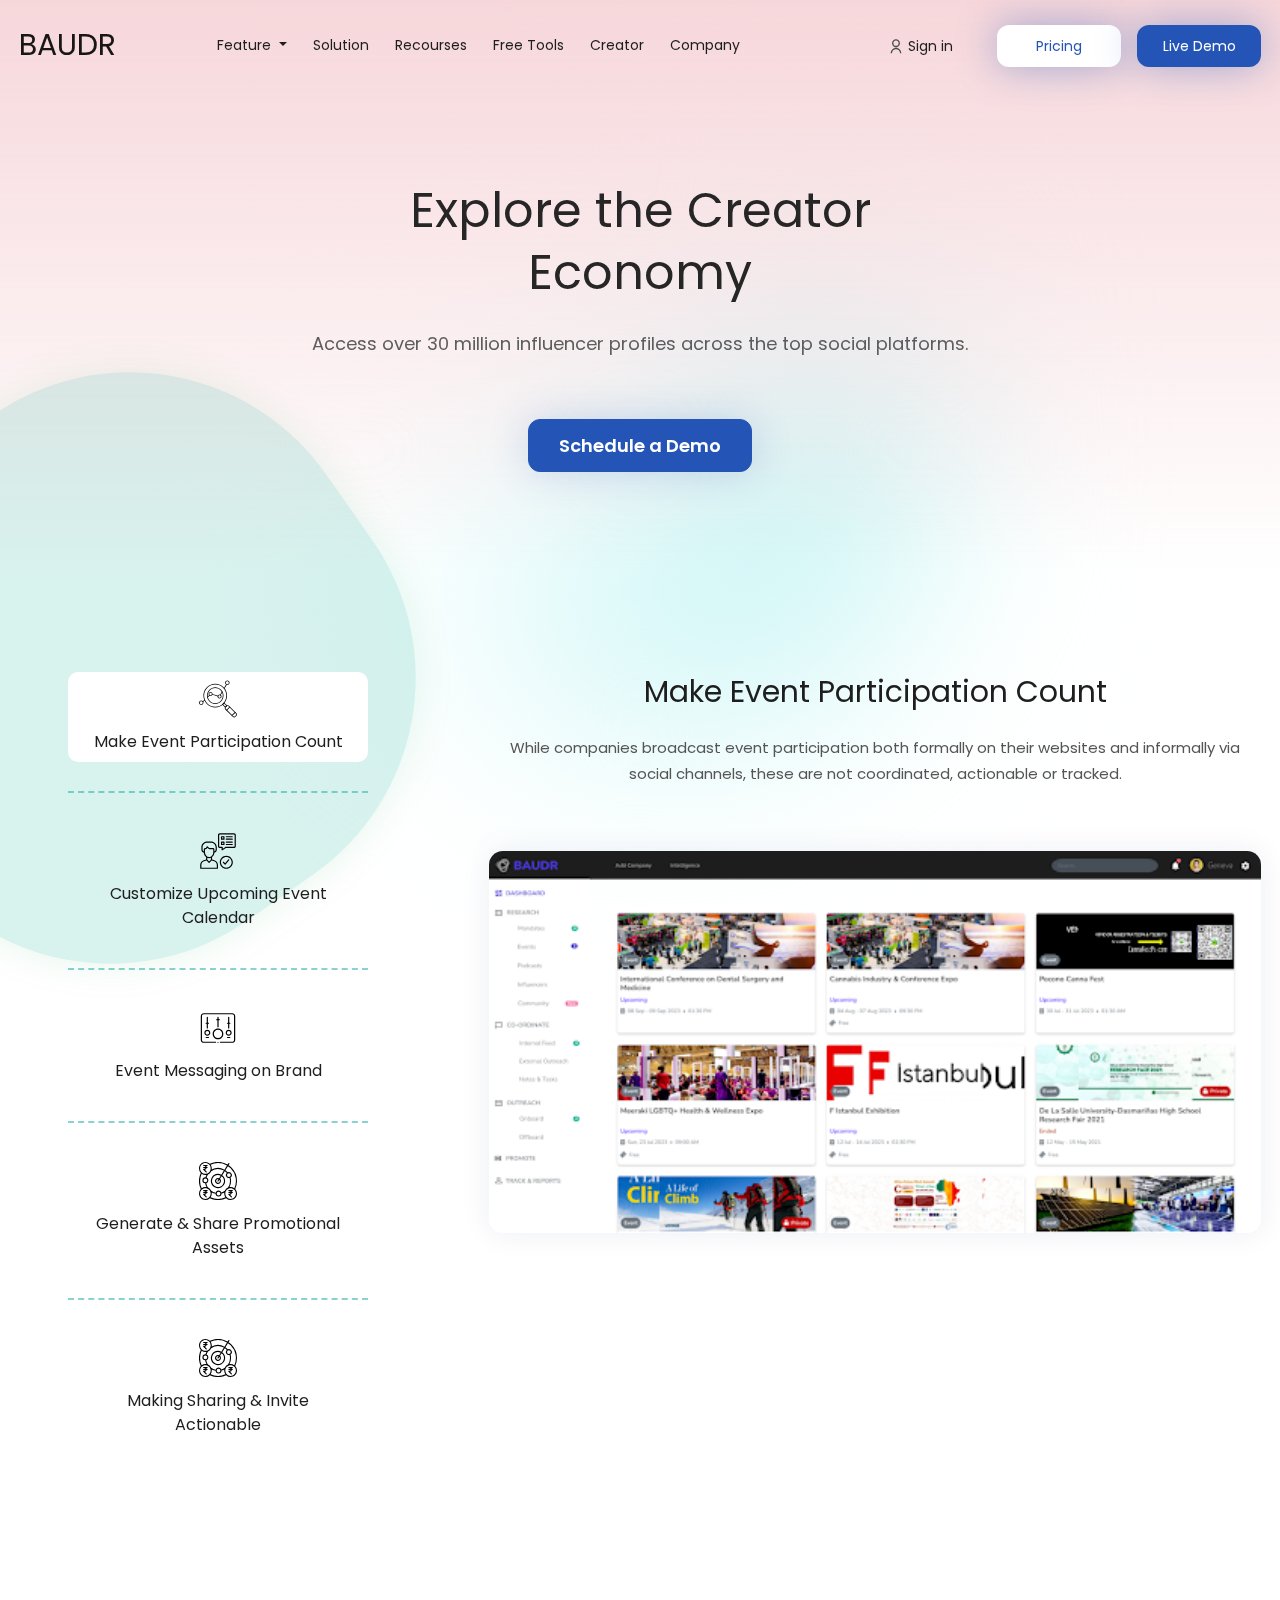
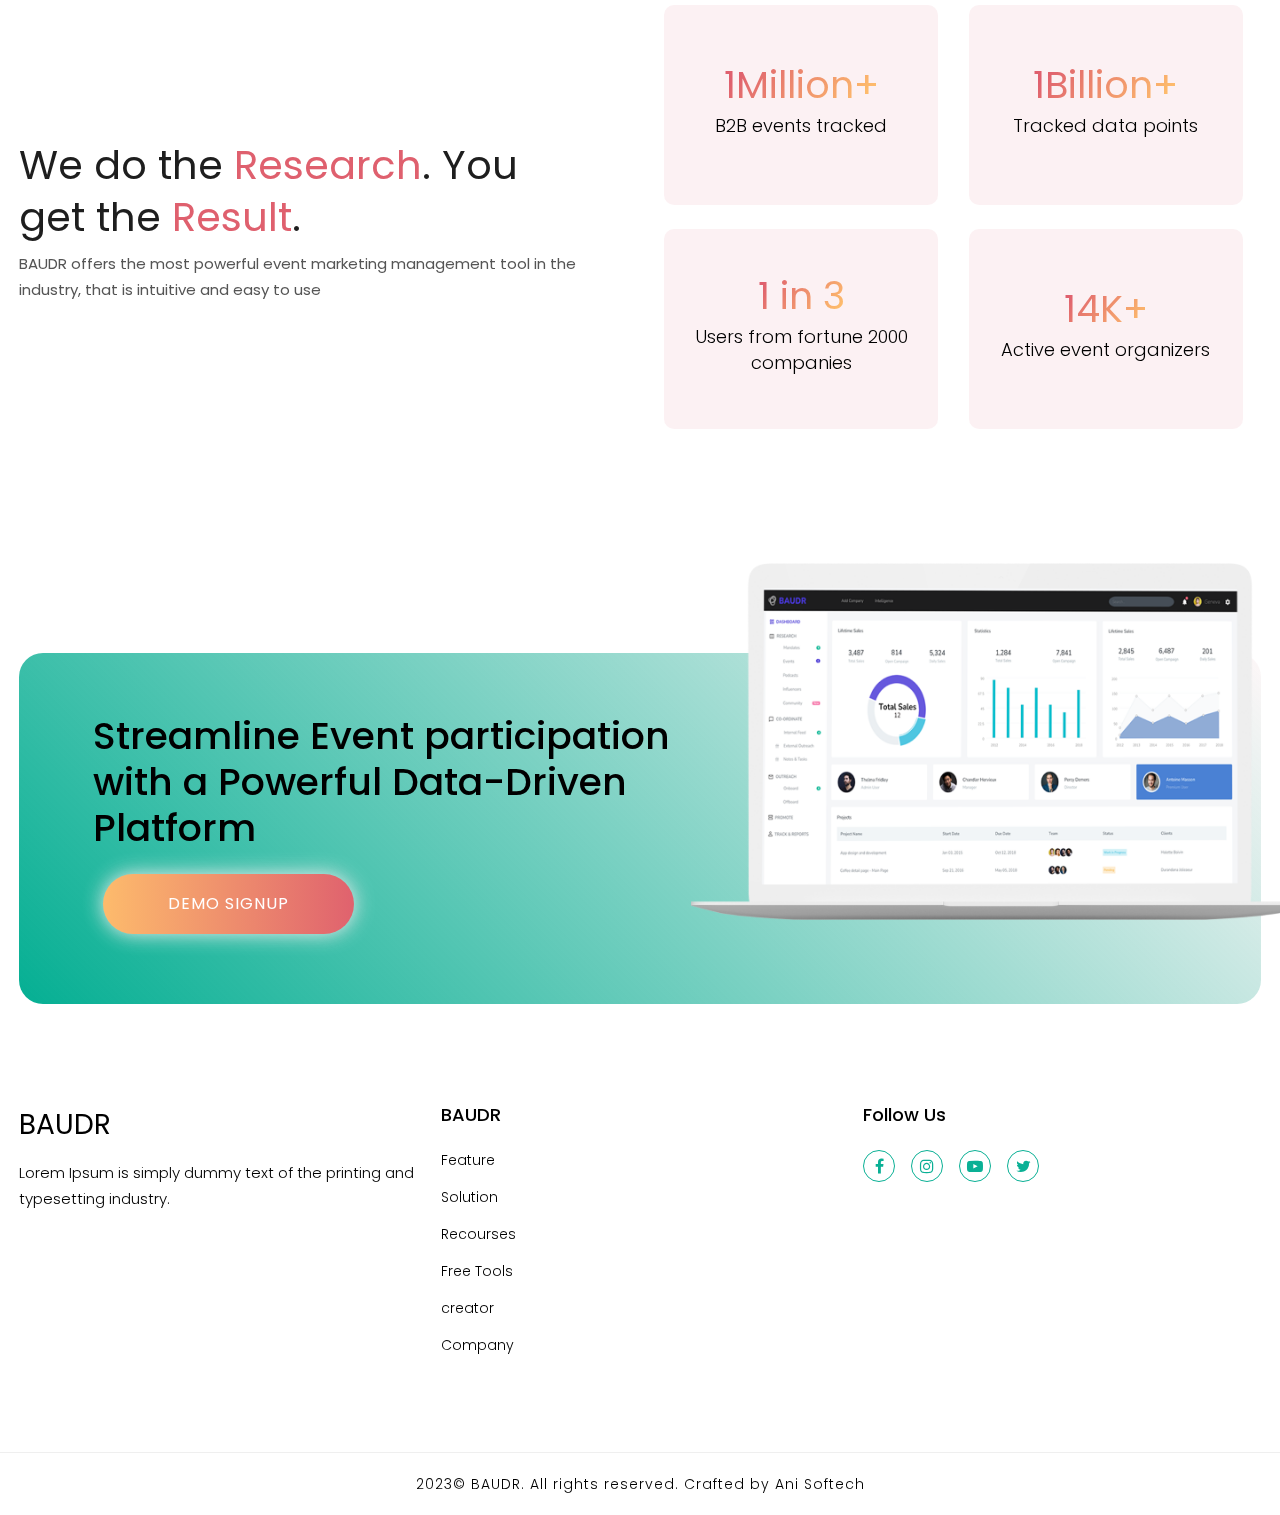
==== amplify-participation.html @ dc928eb4 "first branch" ====
<!DOCTYPE html>
<html lang="en">

<head>
  <meta charset="utf-8">
  <meta content="width=device-width, initial-scale=1.0" name="viewport">

  <title>Amplify Participation</title>
  <meta content="" name="description">
  <meta content="" name="keywords">

  <!-- Favicons -->
  <link href="assets/img/favicon.png" rel="icon">
  <link href="assets/img/apple-touch-icon.png" rel="apple-touch-icon">

  <!-- Google Fonts -->
  <link href="https://fonts.googleapis.com/css2?family=Poppins:wght@100;300;500;600;700;800;900&display=swap" rel="stylesheet">
  <link href="assets/css/bootstrap.min.css" rel="stylesheet">
  <link rel="stylesheet" href="https://cdnjs.cloudflare.com/ajax/libs/font-awesome/4.7.0/css/font-awesome.min.css" referrerpolicy="no-referrer" />
  <link href="assets/css/style.css" rel="stylesheet">


</head>

<body>
  <span class="modern-app-round top-50 start-50 translate-middle"></span>
      <!-- ======= Header ======= -->
  <header id="header" class="header fixed-top">
    <nav class="navbar navbar-expand-lg py-4">
        <div class="container-fluid container-xl">
          <a class="navbar-brand header_logo" href="index.html">BAUDR</a> <!-- Main Logo -->
          <button class="navbar-toggler" type="button" data-bs-toggle="collapse" data-bs-target="#navbarSupportedContent" aria-controls="navbarSupportedContent" aria-expanded="false" aria-label="Toggle navigation">
            <span class="navbar-toggler-icon"></span>
          </button>
          <div class="collapse navbar-collapse" id="navbarSupportedContent">
            <ul class="navbar-nav mb-2 mb-lg-0 header--nav">
              <li class="nav-item dropdown">
                <a class="nav-link dropdown-toggle" href="#" role="button" data-bs-toggle="dropdown" aria-expanded="false">
                  Feature
                </a>
                <ul class="dropdown-menu customNavDropDown">
                  <li>
                    <a class="dropdown-item" href="research-identify.html">
                      <div class="navLinkImg mb-4">
                          <img src="./assets/img/hero.png" alt="Link Image">
                      </div>
                      <div class="dropDownNalinkText d-flex align-items-center">
                        <span class="me-2">
                          <svg xmlns="http://www.w3.org/2000/svg" width="14" height="14" fill="currentColor" class="bi bi-search" viewBox="0 0 16 16">
                            <path d="M11.742 10.344a6.5 6.5 0 1 0-1.397 1.398h-.001c.03.04.062.078.098.115l3.85 3.85a1 1 0 0 0 1.415-1.414l-3.85-3.85a1.007 1.007 0 0 0-.115-.1zM12 6.5a5.5 5.5 0 1 1-11 0 5.5 5.5 0 0 1 11 0z"/>
                          </svg>
                        </span>
                        Research & Identify
                      </div>
                    </a>
                  </li>
                  <li>
                    <a class="dropdown-item" href="manage-communication.html">
                      <div class="navLinkImg mb-4">
                          <img src="./assets/img/hero.png" alt="Link Image">
                      </div>
                      <div class="dropDownNalinkText d-flex align-items-center">
                        <span class="me-2">
                          <svg xmlns="http://www.w3.org/2000/svg" width="14" height="14" fill="currentColor" class="bi bi-search" viewBox="0 0 16 16">
                            <path d="M11.742 10.344a6.5 6.5 0 1 0-1.397 1.398h-.001c.03.04.062.078.098.115l3.85 3.85a1 1 0 0 0 1.415-1.414l-3.85-3.85a1.007 1.007 0 0 0-.115-.1zM12 6.5a5.5 5.5 0 1 1-11 0 5.5 5.5 0 0 1 11 0z"/>
                          </svg>
                        </span>
                        Manage Communication
                      </div>
                    </a>
                  </li>
                  <li>
                    <a class="dropdown-item" href="amplify-participation.html">
                      <div class="navLinkImg mb-4">
                          <img src="./assets/img/hero.png" alt="Link Image">
                      </div>
                      <div class="dropDownNalinkText d-flex align-items-center">
                        <span class="me-2">
                          <svg xmlns="http://www.w3.org/2000/svg" width="14" height="14" fill="currentColor" class="bi bi-search" viewBox="0 0 16 16">
                            <path d="M11.742 10.344a6.5 6.5 0 1 0-1.397 1.398h-.001c.03.04.062.078.098.115l3.85 3.85a1 1 0 0 0 1.415-1.414l-3.85-3.85a1.007 1.007 0 0 0-.115-.1zM12 6.5a5.5 5.5 0 1 1-11 0 5.5 5.5 0 0 1 11 0z"/>
                          </svg>
                        </span>
                        Amplify Participation
                      </div>
                    </a>
                  </li>
                  <li>
                    <a class="dropdown-item" href="track-outcome.html">
                      <div class="navLinkImg mb-4">
                          <img src="./assets/img/hero.png" alt="Link Image">
                      </div>
                      <div class="dropDownNalinkText d-flex align-items-center">
                        <span class="me-2">
                          <svg xmlns="http://www.w3.org/2000/svg" width="14" height="14" fill="currentColor" class="bi bi-search" viewBox="0 0 16 16">
                            <path d="M11.742 10.344a6.5 6.5 0 1 0-1.397 1.398h-.001c.03.04.062.078.098.115l3.85 3.85a1 1 0 0 0 1.415-1.414l-3.85-3.85a1.007 1.007 0 0 0-.115-.1zM12 6.5a5.5 5.5 0 1 1-11 0 5.5 5.5 0 0 1 11 0z"/>
                          </svg>
                        </span>
                        Track Outcome
                      </div>
                    </a>
                  </li>
                </ul>
              </li>
              <li class="nav-item">
                <a class="nav-link" href="#">Solution</a>
              </li>
              <li class="nav-item">
                <a class="nav-link" href="#">Recourses</a>
              </li>
              <li class="nav-item">
                <a class="nav-link" href="#">Free Tools</a>
              </li>
              <li class="nav-item">
                <a class="nav-link" href="#">Creator</a>
              </li>
              <li class="nav-item">
                <a class="nav-link" href="#">Company</a>
              </li>
              <li class="mobileActive py-4">
                <div class="d-flex"> 
                  <a href="" class="headerPricingBtn">Pricing</a>
                  <a href="demo.html" class="liveDemoBtn">Live Demo</a>
                </div>
              </li>
            </ul>
          </div>
          <div class="header_login ms-auto">
            <a href=""><svg width="16" height="17" viewBox="0 0 16 17" fill="none" xmlns="http://www.w3.org/2000/svg"><g clip-path="url(#clip0_920_14251)"><path d="M2.66602 15.1667C2.66602 13.7522 3.22792 12.3956 4.22811 11.3954C5.22831 10.3952 6.58486 9.83332 7.99935 9.83332C9.41384 9.83332 10.7704 10.3952 11.7706 11.3954C12.7708 12.3956 13.3327 13.7522 13.3327 15.1667H11.9993C11.9993 14.1058 11.5779 13.0884 10.8278 12.3382C10.0776 11.5881 9.06021 11.1667 7.99935 11.1667C6.93848 11.1667 5.92107 11.5881 5.17092 12.3382C4.42078 13.0884 3.99935 14.1058 3.99935 15.1667H2.66602ZM7.99935 9.16666C5.78935 9.16666 3.99935 7.37666 3.99935 5.16666C3.99935 2.95666 5.78935 1.16666 7.99935 1.16666C10.2093 1.16666 11.9993 2.95666 11.9993 5.16666C11.9993 7.37666 10.2093 9.16666 7.99935 9.16666ZM7.99935 7.83332C9.47268 7.83332 10.666 6.63999 10.666 5.16666C10.666 3.69332 9.47268 2.49999 7.99935 2.49999C6.52602 2.49999 5.33268 3.69332 5.33268 5.16666C5.33268 6.63999 6.52602 7.83332 7.99935 7.83332Z" fill="#4C4D4F"></path></g><defs><clipPath id="clip0_920_14251"><rect width="16" height="16" fill="white" transform="translate(0 0.5)"></rect></clipPath></defs></svg> 
              Sign in</a>
          </div>
          <a href="" class="headerPricingBtn">Pricing</a>
          <a href="demo.html" class="liveDemoBtn">Live Demo</a>
        </div>
      </nav><!-- .navbar -->
</header><!-- End Header -->

<main>
  <section class="heroSection position-relative innerHeroSection">
    <div class="container-xl">
      <div class="row">
        <div class="col-12 text-center">
          <h1>Explore the Creator </br> Economy</h1>
          <p>Access over 30 million influencer profiles across the top social platforms.</p>
          <button type="button" class="btn btn-primary">Schedule a Demo</button>
        </div>
      </div>
    </div>
  </section>

  <section class="innerTabsWrapper py-100">
    <div class="container-xl">
      <div class="row">
          <div class="col-lg-4">
            <ul class="nav nav-tabs" id="innerTab" role="tablist">
              <li class="nav-item" role="presentation">
                <button class="nav-link active" id="make-event" data-bs-toggle="tab" data-bs-target="#make-event-pane" type="button" role="tab" aria-controls="make-event-pane" aria-selected="true">
                  <svg xmlns="http://www.w3.org/2000/svg" width="38" height="38" fill-rule="evenodd" clip-rule="evenodd" image-rendering="optimizeQuality" shape-rendering="geometricPrecision" text-rendering="geometricPrecision" viewBox="0 0 512 512" id="research"><path d="M218.793 321.405c-29.7757,0 -57.7691,-11.5973 -78.8235,-32.6517 -21.0544,-21.0532 -32.6505,-49.0466 -32.6505,-78.8235 0,-29.7769 11.5961,-57.7691 32.6505,-78.8235 21.0532,-21.0544 49.0478,-32.6493 78.8235,-32.6493 29.7757,0 57.7679,11.5949 78.8223,32.6493 21.0568,21.0544 32.6505,49.0478 32.6505,78.8235 -0.00118111,29.7757 -11.5961,57.7703 -32.6505,78.8247 -21.0544,21.0544 -49.0466,32.6505 -78.8223,32.6505zm0 -212.948c-27.104,0 -52.5876,10.5555 -71.7522,29.7202 -19.167,19.167 -29.7214,44.6482 -29.7214,71.7534 0,27.1052 10.5555,52.5864 29.7214,71.751 19.1658,19.167 44.6482,29.7225 71.7522,29.7225 27.104,0 52.5864,-10.5544 71.7522,-29.7214 19.1658,-19.1658 29.7214,-44.647 29.7214,-71.7522 0,-27.1052 -10.5555,-52.5876 -29.7202,-71.7534 -19.167,-19.1658 -44.6493,-29.7202 -71.7534,-29.7202z"></path><path d="M218.793 369.589c-42.6462,0 -82.7412,-16.6075 -112.896,-46.7623 -30.156,-30.156 -46.7623,-70.251 -46.7623,-112.897 0,-42.6462 16.6064,-82.74 46.7623,-112.896 30.156,-30.156 70.251,-46.7635 112.897,-46.7635 42.6474,0 82.7412,16.6087 112.897,46.7635 62.2502,62.2526 62.2502,163.542 -0.00118111,225.793 -30.156,30.1548 -70.2498,46.7623 -112.897,46.7623zm0 -309.32c-39.9757,0 -77.5585,15.567 -105.826,43.8356 -28.2674,28.2662 -43.8344,65.849 -43.8344,105.825 0,39.9769 15.567,77.5585 43.8344,105.825 28.2662,28.2686 65.8502,43.8344 105.826,43.8344 39.9757,0 77.5585,-15.5658 105.825,-43.8344 58.3514,-58.3514 58.3514,-153.297 0,-211.649 -28.2662,-28.2686 -65.849,-43.8356 -105.825,-43.8356z"></path><path d="M355.639 371.016c-1.32166,0 -2.59489,-0.522049 -3.53623,-1.46457l-37.5308 -37.532c-0.989767,-0.989767 -1.52008,-2.35158 -1.45867,-3.75119 0.0614175,-1.39961 0.706301,-2.71064 1.77875,-3.61182 3.41576,-2.86891 6.68742,-5.86419 9.72641,-8.902 3.03072,-3.02954 6.02364,-6.30238 8.90081,-9.72641 0.900003,-1.07244 2.21103,-1.71851 3.61182,-1.77875 1.39016,-0.0791341 2.76024,0.467718 3.75237,1.45985l37.6974 37.6997c1.07481,1.07363 1.60276,2.57954 1.43268,4.09017 -0.167717,1.51182 -1.01575,2.86182 -2.30079,3.67442 -0.954334,0.602364 -1.84843,1.31457 -2.64922,2.1189l-13.7764 13.7764c-0.574018,0.572836 -1.10906,1.20473 -1.59213,1.87323 -0.858664,1.18937 -2.19331,1.94174 -3.65552,2.05985 -0.133465,0.01063 -0.268111,0.0141733 -0.400395,0.0141733zm-30.2021 -42.273l30.0166 30.0166 12.1689 -12.1689 -30.0166 -30.0166c-1.94292,2.16379 -3.92127,4.25671 -5.91616,6.25159 -1.99843,1.99843 -4.09017,3.97915 -6.25278,5.91734z"></path><path d="M472.827 503.989c-6.80199,0 -13.1811,-2.63387 -17.9634,-7.41616l-100.649 -100.649c-9.90357,-9.90475 -9.90239,-26.0209 0,-35.9257l13.7764 -13.7764c4.78348,-4.7823 11.1626,-7.41616 17.9634,-7.41616 6.80199,0 13.1823,2.63387 17.9634,7.41616l100.65 100.648c9.90239,9.90594 9.90239,26.0221 0,35.9269l-13.7776 13.7764c-4.78348,4.7823 -11.1615,7.41616 -17.9634,7.41616zm-86.8727 -155.183c-4.12915,0 -7.99727,1.59331 -10.891,4.48702l-13.7764 13.7764c-6.00592,6.00592 -6.00592,15.776 0,21.7831l100.648 100.649c2.89489,2.89371 6.76183,4.48702 10.8922,4.48702 4.13033,0 7.99845,-1.59331 10.891,-4.48584l13.7776 -13.7788c6.00592,-6.00474 6.00592,-15.776 0,-21.7831l-100.65 -100.648c-2.89253,-2.89489 -6.75947,-4.48702 -10.891,-4.48702z"></path><path d="M372.093 411.73c-1.27914 0-2.55946-.487797-3.53623-1.46339-1.95237-1.95355-1.95237-5.11891 0-7.07246l42.632-42.6308c1.95237-1.95119 5.11773-1.95119 7.07128 0 1.95237 1.95237 1.95237 5.11891 0 7.07128l-42.632 42.632c-.974412.975594-2.25473 1.46339-3.53505 1.46339zM444.057 483.694c-1.27914 0-2.55946-.487797-3.53505-1.46457-1.95237-1.95237-1.95237-5.11891-.00118111-7.0701l42.6308-42.6332c1.95355-1.95237 5.12009-1.95119 7.07128-.00118111 1.95237 1.95355 1.95237 5.11891.00118111 7.07128l-42.6308 42.632c-.976775.976775-2.25709 1.46575-3.53623 1.46575zM286.737 207.999c-.858664 0-1.72796-.220867-2.52166-.686223-2.38229-1.39489-3.18308-4.45749-1.78819-6.83978l25.6702-43.8438c1.39607-2.38347 4.45868-3.18426 6.84097-1.78938 2.38347 1.39489 3.18426 4.45868 1.78938 6.84097l-25.6702 43.8438c-.930712 1.58859-2.60316 2.47442-4.32049 2.47442zm52.6478-89.92c-.858664 0-1.72796-.222048-2.52166-.686223-2.38229-1.39489-3.18308-4.45749-1.78819-6.84097l30.6804-52.4033c1.39607-2.38229 4.45986-3.18308 6.84215-1.78819 2.38229 1.39489 3.18308 4.45749 1.78819 6.84097l-30.6804 52.4021c-.931893 1.59095-2.60434 2.4756-4.32049 2.4756zM255.383 222.799c-.518506 0-1.0441-.0803152-1.56378-.250394l-77.5479-25.5107c-2.62206-.862207-4.05001-3.68859-3.18781-6.31301.863388-2.62324 3.68859-4.04883 6.31301-3.18781l77.5479 25.5107c2.62442.862207 4.05119 3.68859 3.18781 6.31301-.693309 2.10473-2.64922 3.4382-4.74923 3.4382zM51.0852 298.15c-1.32048 0-2.63859-.519687-3.62127-1.55079-1.90512-1.99961-1.82835-5.16498.17126-7.06892l24.906-23.7284c2.00079-1.90394 5.16498-1.82599 7.06892.17126 1.90512 1.99961 1.82835 5.16498-.170079 7.06892l-24.9072 23.7284c-.967326.921263-2.20867 1.37953-3.44765 1.37953zm63.6474-60.6321c-1.32048 0-2.63859-.520868-3.62127-1.55197-1.90394-1.99961-1.82717-5.1638.17126-7.06774l27.0509-25.7729c2.00079-1.90631 5.16616-1.82835 7.06892.170079 1.90394 2.00079 1.82717 5.16498-.17126 7.06892l-27.0509 25.7729c-.967326.923625-2.20867 1.38071-3.44765 1.38071z"></path><path d="M30.2895 337.825c-16.7008 0-30.2859-13.5863-30.2859-30.2859 0-16.6985 13.5863-30.2859 30.2871-30.2859 16.6997 0 30.2859 13.5874 30.2859 30.2859 0 16.6997-13.5874 30.2859-30.2871 30.2859zm0-50.5714c-11.1874 0-20.2879 9.10042-20.2879 20.2855 0 11.1863 9.10042 20.2867 20.2879 20.2867 11.1863 0 20.2867-9.10042 20.2867-20.2867 0-11.1851-9.10042-20.2855-20.2867-20.2855zM381.85 68.5845c-16.6997 0-30.2859-13.5863-30.2859-30.2871 0-16.7008 13.5863-30.2871 30.2859-30.2871 16.6997 0 30.2871 13.5863 30.2871 30.2871 0 16.7008-13.5874 30.2871-30.2871 30.2871zm0-50.575c-11.1874 0-20.2867 9.1016-20.2867 20.2879 0 11.1863 9.10042 20.2879 20.2867 20.2879 11.1874 0 20.2879-9.1016 20.2879-20.2879 0-11.1863-9.10042-20.2879-20.2879-20.2879zM155.934 216.89c-14.9079 0-27.0355-12.1276-27.0355-27.0343 0-14.9079 12.1276-27.0355 27.0355-27.0355 14.9067 0 27.0343 12.1276 27.0343 27.0355 0 14.9067-12.1276 27.0343-27.0343 27.0343zm0-44.0694c-9.39452 0-17.0351 7.64294-17.0351 17.0351 0 9.39215 7.64057 17.0351 17.0351 17.0351 9.39334 0 17.0351-7.64176 17.0351-17.0351 0-9.39334-7.64176-17.0351-17.0351-17.0351z"></path><g><path d="M276.869 249.737c-14.9067,0 -27.0343,-12.1276 -27.0343,-27.0343 0,-14.9079 12.1276,-27.0355 27.0343,-27.0355l0.00236221 0.00118111c7.2201,0 14.0091,2.81103 19.115,7.91577 5.10592,5.1071 7.91813,11.8961 7.91813,19.1186 0,14.9067 -12.1276,27.0343 -27.0355,27.0343zm0.00236221 -44.0694c-0.00118111,0 -0.00118111,0 -0.00236221,0 -9.39334,0 -17.0351,7.64294 -17.0351,17.0351 0,9.39215 7.64294,17.0351 17.0351,17.0351 9.39452,0 17.0363,-7.64176 17.0363,-17.0351 0,-4.5508 -1.77166,-8.82877 -4.99017,-12.0461 -3.21733,-3.21733 -7.49412,-4.98899 -12.0437,-4.98899z"></path></g></svg>
                  Make Event Participation Count
                </button>
              </li> 
              <li class="nav-item" role="presentation">
                <button class="nav-link" id="customize-calendar" data-bs-toggle="tab" data-bs-target="#customize-calendar-pane" type="button" role="tab" aria-controls="customize-calendar-pane" aria-selected="false">
                  <svg xmlns="http://www.w3.org/2000/svg" width="38" height="38"  data-name="Communication Plan" viewBox="0 0 64 64" id="communication-plan"><path d="m46,40c-6.07,0-11,4.93-11,11s4.93,11,11,11,11-4.93,11-11-4.93-11-11-11Zm0,20c-4.96,0-9-4.04-9-9s4.04-9,9-9,9,4.04,9,9-4.04,9-9,9Z"></path><path d="M49.24 46.35l-5.3 6.18-2.24-2.24c-.39-.39-1.02-.39-1.41 0s-.39 1.02 0 1.41l3 3c.19.19.44.29.71.29.01 0 .03 0 .04 0 .28-.01.54-.14.72-.35l6-7c.36-.42.31-1.05-.11-1.41-.42-.36-1.05-.31-1.41.11zM26 47.43l-4-1.18v-3.94c2.2-1.64 3.71-4.32 3.96-7.41 2.3-.45 4.04-2.47 4.04-4.9v-4.14c0-5.44-4.42-9.86-9.86-9.86h-6.33c-5.41 0-9.82 4.4-9.82 9.82v4.18c0 2.43 1.74 4.45 4.04 4.9.25 3.08 1.76 5.77 3.96 7.41v3.94l-3.99 1.18c-3.54.99-6.01 4.32-6.01 8.09v5.48c0 .55.45 1 1 1h28c.55 0 1-.45 1-1v-5.48c0-3.78-2.47-7.11-6-8.09zM8 29.47v3.36c-1.16-.41-2-1.52-2-2.83v-4.18c0-4.31 3.51-7.82 7.82-7.82h6.33c4.33 0 7.86 3.52 7.86 7.86v4.14c0 1.3-.84 2.42-2 2.83v-3.35c0-1.37-1.11-2.48-2.48-2.48h-5.33c-.51 0-.99-.19-1.35-.55l-2.15-2.1c-.19-.18-.44-.29-.7-.29-.03 0-.07 0-.1 0-.29.03-.56.19-.73.43l-1.4 2.06c-.19.27-.5.44-.83.44h-.46c-.69-.02-1.27.25-1.74.71-.47.47-.73 1.09-.73 1.76zm2 4.53v-4.53c0-.17.09-.29.14-.34.05-.05.17-.09.33-.13h.48c.99 0 1.92-.49 2.48-1.31l.73-1.07 1.29 1.27c.74.72 1.71 1.12 2.75 1.12h5.33c.26 0 .48.22.48.48v4.52c0 4.41-3.14 8-7 8s-7-3.59-7-8zm10 9.42v3.17l-3 3-3-3v-3.17c.94.37 1.95.58 3 .58s2.06-.21 3-.58zm10 16.58H4v-4.48c0-2.88 1.87-5.42 4.56-6.17l4.15-1.22 3.58 3.58c.2.2.45.29.71.29s.51-.1.71-.29l3.58-3.58 4.16 1.23c2.68.75 4.55 3.28 4.55 6.17v4.48zM59 2h-24c-1.65 0-3 1.35-3 3v19c0 1.65 1.35 3 3 3h3v3c0 .37.2.71.53.88.15.08.31.12.47.12.19 0 .39-.06.55-.17l5.75-3.83h13.7c1.65 0 3-1.35 3-3V5c0-1.65-1.35-3-3-3zm1 22c0 .55-.45 1-1 1h-14c-.2 0-.39.06-.55.17l-4.45 2.96v-2.13c0-.55-.45-1-1-1h-4c-.55 0-1-.45-1-1V5c0-.55.45-1 1-1h24c.55 0 1 .45 1 1v19z"></path><path d="M42 7h-4c-.55 0-1 .45-1 1v4c0 .55.45 1 1 1h4c.55 0 1-.45 1-1v-4c0-.55-.45-1-1-1zm-1 4h-2v-2h2v2zM42 16h-4c-.55 0-1 .45-1 1v4c0 .55.45 1 1 1h4c.55 0 1-.45 1-1v-4c0-.55-.45-1-1-1zm-1 4h-2v-2h2v2zM56 7h-10c-.55 0-1 .45-1 1s.45 1 1 1h10c.55 0 1-.45 1-1s-.45-1-1-1zM56 11h-10c-.55 0-1 .45-1 1s.45 1 1 1h10c.55 0 1-.45 1-1s-.45-1-1-1zM56 16h-10c-.55 0-1 .45-1 1s.45 1 1 1h10c.55 0 1-.45 1-1s-.45-1-1-1zM56 20h-10c-.55 0-1 .45-1 1s.45 1 1 1h10c.55 0 1-.45 1-1s-.45-1-1-1z"></path></svg>
                  Customize Upcoming Event Calendar
                </button>
              </li>
              <li class="nav-item" role="presentation">
                <button class="nav-link" id="event-messaging" data-bs-toggle="tab" data-bs-target="#event-messaging-pane" type="button" role="tab" aria-controls="event-messaging-pane" aria-selected="false">
                  <svg xmlns="http://www.w3.org/2000/svg" width="38" height="38" viewBox="0 0 32 32" id="amplifier"><path d="m28,3.5H4c-1.378418,0-2.5,1.1210938-2.5,2.5v20c0,1.3789062,1.121582,2.5,2.5,2.5h10c.2763672,0,.5-.2236328.5-.5s-.2236328-.5-.5-.5H4c-.8271484,0-1.5-.6728516-1.5-1.5V6c0-.8271484.6728516-1.5,1.5-1.5h24c.8271484,0,1.5.6728516,1.5,1.5v20c0,.8271484-.6728516,1.5-1.5,1.5h-10c-.2763672,0-.5.2236328-.5.5s.2236328.5.5.5h10c1.378418,0,2.5-1.1210938,2.5-2.5V6c0-1.3789062-1.121582-2.5-2.5-2.5Z"></path><path d="M11.5 21c0 2.4814453 2.0185547 4.5 4.5 4.5s4.5-2.0185547 4.5-4.5-2.0185547-4.5-4.5-4.5-4.5 2.0185547-4.5 4.5zm4.5-3.5c1.9296875 0 3.5 1.5703125 3.5 3.5s-1.5703125 3.5-3.5 3.5-3.5-1.5703125-3.5-3.5 1.5703125-3.5 3.5-3.5zM9.5 20c0-1.3789062-1.121582-2.5-2.5-2.5s-2.5 1.1210938-2.5 2.5 1.121582 2.5 2.5 2.5 2.5-1.1210938 2.5-2.5zm-2.5 1.5c-.8271484 0-1.5-.6728516-1.5-1.5s.6728516-1.5 1.5-1.5 1.5.6728516 1.5 1.5-.6728516 1.5-1.5 1.5zM22.5 20c0 1.3789062 1.121582 2.5 2.5 2.5s2.5-1.1210938 2.5-2.5-1.121582-2.5-2.5-2.5-2.5 1.1210938-2.5 2.5zm2.5-1.5c.8271484 0 1.5.6728516 1.5 1.5s-.6728516 1.5-1.5 1.5-1.5-.6728516-1.5-1.5.6728516-1.5 1.5-1.5zM16 6.5c-.2763672 0-.5.2236328-.5.5v1.5h-.5c-.2763672 0-.5.2236328-.5.5s.2236328.5.5.5h.5v5.5c0 .2763672.2236328.5.5.5s.5-.2236328.5-.5v-5.5h.5c.2763672 0 .5-.2236328.5-.5s-.2236328-.5-.5-.5h-.5v-1.5c0-.2763672-.2236328-.5-.5-.5zM7 6.5c-.2763672 0-.5.2236328-.5.5v4.5h-.5c-.2763672 0-.5.2236328-.5.5s.2236328.5.5.5h.5v3.5c0 .2763672.2236328.5.5.5s.5-.2236328.5-.5v-3.5h.5c.2763672 0 .5-.2236328.5-.5s-.2236328-.5-.5-.5h-.5v-4.5c0-.2763672-.2236328-.5-.5-.5zM25 6.5c-.2763672 0-.5.2236328-.5.5v4.5h-.5c-.2763672 0-.5.2236328-.5.5s.2236328.5.5.5h.5v3.5c0 .2763672.2236328.5.5.5s.5-.2236328.5-.5v-3.5h.5c.2763672 0 .5-.2236328.5-.5s-.2236328-.5-.5-.5h-.5v-4.5c0-.2763672-.2236328-.5-.5-.5zM6 23.5c-.2763672 0-.5.2236328-.5.5s.2236328.5.5.5h2c.2763672 0 .5-.2236328.5-.5s-.2236328-.5-.5-.5h-2zM24 23.5c-.2763672 0-.5.2236328-.5.5s.2236328.5.5.5h2c.2763672 0 .5-.2236328.5-.5s-.2236328-.5-.5-.5h-2z"></path><circle cx="16" cy="28" r=".5"></circle></svg>            
                  Event Messaging on Brand
                </button>
              </li>
              <li class="nav-item" role="presentation">
                <button class="nav-link" id="generate-share" data-bs-toggle="tab" data-bs-target="#generate-share-pane" type="button" role="tab" aria-controls="generate-share-pane" aria-selected="false">
                  <svg xmlns="http://www.w3.org/2000/svg" width="38" height="38" data-name="Layer 1" viewBox="0 0 512 512" id="track-income"><path d="M512 256a254.33 254.33 0 0 0-75-181 259.35 259.35 0 0 0-39-32.1l10.94-17.52a7.5 7.5 0 1 0-12.72-7.95l-10.97 17.49a256.53 256.53 0 0 0-239.11-10.19A85.18 85.18 0 0 0 86.17 0C38.65 0 0 39.24 0 87.47a87.9 87.9 0 0 0 23.91 60.41 256.41 256.41 0 0 0 0 216.24A87.9 87.9 0 0 0 0 424.53C0 472.76 38.65 512 86.17 512a85.23 85.23 0 0 0 60-24.73 256.38 256.38 0 0 0 219.72 0 85.23 85.23 0 0 0 60 24.73c47.52 0 86.17-39.24 86.17-87.47a87.9 87.9 0 0 0-23.91-60.41A253.49 253.49 0 0 0 512 256ZM390 55.61a244 244 0 0 1 36.4 30 241.17 241.17 0 0 1 49.94 268.13 84.9 84.9 0 0 0-64.78-15.44 176 176 0 0 0 14.17-128.9 40.2 40.2 0 0 0-38.16-70.16 176.78 176.78 0 0 0-32.07-28.37ZM263.5 384.93a40.3 40.3 0 0 0-38.63 29 161.14 161.14 0 0 1-60.19-25.45 87.36 87.36 0 0 0-42.81-43.57 161.45 161.45 0 0 1-24.11-59.25 40.22 40.22 0 0 0 3.92-75.62 159.86 159.86 0 0 1 20.18-43 87.46 87.46 0 0 0 42.82-43.57 160.64 160.64 0 0 1 170.14-7.85l-34.49 55.22a96.24 96.24 0 1 0 12.71 8l34.5-55.22a162 162 0 0 1 27.26 23.86 40.19 40.19 0 0 0 37.08 68.2 160.82 160.82 0 0 1-21.76 129.27 87.38 87.38 0 0 0-42.8 43.57A159.47 159.47 0 0 1 301 410.6a40.28 40.28 0 0 0-37.5-25.67Zm25.22 40.23a25.22 25.22 0 1 1-25.22-25.23 25.24 25.24 0 0 1 25.22 25.23ZM86.17 272.4a25.23 25.23 0 1 1 25.22-25.23 25.26 25.26 0 0 1-25.22 25.23Zm165.86-10a7.49 7.49 0 0 0 10.33-2.4l12.75-20.41a25.11 25.11 0 1 1-12.71-8L249.64 252a7.48 7.48 0 0 0 2.36 10.36Zm18.54-43.84a39.85 39.85 0 0 0-14.57-2.78 40.28 40.28 0 1 0 27.28 10.7l21.78-34.87a80.89 80.89 0 1 1-12.71-8Zm106.75-42a25.23 25.23 0 1 1 25.23 25.23 25.26 25.26 0 0 1-25.23-25.24ZM256 15a239.56 239.56 0 0 1 121.3 32.65l-34.52 55.26a175.79 175.79 0 0 0-171.62-1.08 88.43 88.43 0 0 0-14.95-65.24A238.32 238.32 0 0 1 256 15ZM15 87.47C15 47.51 46.92 15 86.17 15s71.16 32.51 71.16 72.47-31.92 72.46-71.16 72.46S15 127.42 15 87.47ZM15 256a238.5 238.5 0 0 1 20.66-97.72 84.9 84.9 0 0 0 64.78 15.44A174.19 174.19 0 0 0 87 207h-.79a40.22 40.22 0 0 0-3.37 80.3 176.41 176.41 0 0 0 17.67 51 85 85 0 0 0-64.81 15.44A238.5 238.5 0 0 1 15 256Zm71.17 241C46.92 497 15 464.49 15 424.53s31.92-72.46 71.17-72.46 71.16 32.51 71.16 72.46S125.41 497 86.17 497ZM256 497a238.32 238.32 0 0 1-99.79-21.59 87.86 87.86 0 0 0 16.12-50.88 88.71 88.71 0 0 0-1.17-14.39 176 176 0 0 0 52.3 18.86 40.22 40.22 0 0 0 80.26-3.56 173.85 173.85 0 0 0 37.12-15.24 88.43 88.43 0 0 0 15 65.24A238.32 238.32 0 0 1 256 497Zm241-72.47c0 40-31.92 72.47-71.17 72.47s-71.16-32.51-71.16-72.47 31.92-72.46 71.16-72.46S497 384.58 497 424.53Zm-380-39.6a7.5 7.5 0 0 0-7.5-7.5H62.88a7.5 7.5 0 1 0 0 15h8.47a17.91 17.91 0 0 1 16.23 10.41h-24.7a7.5 7.5 0 1 0 0 15h24.7a17.9 17.9 0 0 1-16.23 10.4h-8.47a7.5 7.5 0 0 0-5.42 12.68l33.87 35.46A7.5 7.5 0 1 0 102.17 466l-22.72-23.77a33 33 0 0 0 23.93-24.39h6.07a7.5 7.5 0 0 0 0-15h-6.07a32.62 32.62 0 0 0-4.45-10.41h10.52a7.49 7.49 0 0 0 7.55-7.5Zm339.67 0a7.5 7.5 0 0 0-7.5-7.5h-46.62a7.5 7.5 0 0 0 0 15H411a17.91 17.91 0 0 1 16.24 10.41h-24.7a7.5 7.5 0 0 0 0 15h24.7a17.9 17.9 0 0 1-16.24 10.4h-8.47a7.5 7.5 0 0 0-5.43 12.68l33.9 35.46a7.5 7.5 0 0 0 10.6.25 7.51 7.51 0 0 0 .24-10.61l-22.72-23.79a33 33 0 0 0 23.93-24.39h6.07a7.5 7.5 0 0 0 0-15h-6.07a32.62 32.62 0 0 0-4.45-10.41h10.52a7.5 7.5 0 0 0 7.5-7.5ZM55.38 73.27a7.5 7.5 0 0 0 7.5 7.5h24.7a17.9 17.9 0 0 1-16.23 10.4h-8.47a7.5 7.5 0 0 0-5.42 12.68l33.87 35.46A7.5 7.5 0 1 0 102.17 129l-22.72-23.84a33 33 0 0 0 23.93-24.39h6.07a7.5 7.5 0 0 0 0-15h-6.07a32.57 32.57 0 0 0-4.45-10.4h10.52a7.5 7.5 0 0 0 0-15H62.88a7.5 7.5 0 0 0 0 15h8.47a17.9 17.9 0 0 1 16.23 10.4h-24.7a7.5 7.5 0 0 0-7.5 7.5Z"></path></svg>
                  Generate & Share Promotional Assets
                </button>
              </li>
              <li class="nav-item" role="presentation">
                <button class="nav-link" id="making-sharing" data-bs-toggle="tab" data-bs-target="#making-sharing-pane" type="button" role="tab" aria-controls="making-sharing-pane" aria-selected="false">
                  <svg xmlns="http://www.w3.org/2000/svg" width="38" height="38" data-name="Layer 1" viewBox="0 0 512 512" id="track-income"><path d="M512 256a254.33 254.33 0 0 0-75-181 259.35 259.35 0 0 0-39-32.1l10.94-17.52a7.5 7.5 0 1 0-12.72-7.95l-10.97 17.49a256.53 256.53 0 0 0-239.11-10.19A85.18 85.18 0 0 0 86.17 0C38.65 0 0 39.24 0 87.47a87.9 87.9 0 0 0 23.91 60.41 256.41 256.41 0 0 0 0 216.24A87.9 87.9 0 0 0 0 424.53C0 472.76 38.65 512 86.17 512a85.23 85.23 0 0 0 60-24.73 256.38 256.38 0 0 0 219.72 0 85.23 85.23 0 0 0 60 24.73c47.52 0 86.17-39.24 86.17-87.47a87.9 87.9 0 0 0-23.91-60.41A253.49 253.49 0 0 0 512 256ZM390 55.61a244 244 0 0 1 36.4 30 241.17 241.17 0 0 1 49.94 268.13 84.9 84.9 0 0 0-64.78-15.44 176 176 0 0 0 14.17-128.9 40.2 40.2 0 0 0-38.16-70.16 176.78 176.78 0 0 0-32.07-28.37ZM263.5 384.93a40.3 40.3 0 0 0-38.63 29 161.14 161.14 0 0 1-60.19-25.45 87.36 87.36 0 0 0-42.81-43.57 161.45 161.45 0 0 1-24.11-59.25 40.22 40.22 0 0 0 3.92-75.62 159.86 159.86 0 0 1 20.18-43 87.46 87.46 0 0 0 42.82-43.57 160.64 160.64 0 0 1 170.14-7.85l-34.49 55.22a96.24 96.24 0 1 0 12.71 8l34.5-55.22a162 162 0 0 1 27.26 23.86 40.19 40.19 0 0 0 37.08 68.2 160.82 160.82 0 0 1-21.76 129.27 87.38 87.38 0 0 0-42.8 43.57A159.47 159.47 0 0 1 301 410.6a40.28 40.28 0 0 0-37.5-25.67Zm25.22 40.23a25.22 25.22 0 1 1-25.22-25.23 25.24 25.24 0 0 1 25.22 25.23ZM86.17 272.4a25.23 25.23 0 1 1 25.22-25.23 25.26 25.26 0 0 1-25.22 25.23Zm165.86-10a7.49 7.49 0 0 0 10.33-2.4l12.75-20.41a25.11 25.11 0 1 1-12.71-8L249.64 252a7.48 7.48 0 0 0 2.36 10.36Zm18.54-43.84a39.85 39.85 0 0 0-14.57-2.78 40.28 40.28 0 1 0 27.28 10.7l21.78-34.87a80.89 80.89 0 1 1-12.71-8Zm106.75-42a25.23 25.23 0 1 1 25.23 25.23 25.26 25.26 0 0 1-25.23-25.24ZM256 15a239.56 239.56 0 0 1 121.3 32.65l-34.52 55.26a175.79 175.79 0 0 0-171.62-1.08 88.43 88.43 0 0 0-14.95-65.24A238.32 238.32 0 0 1 256 15ZM15 87.47C15 47.51 46.92 15 86.17 15s71.16 32.51 71.16 72.47-31.92 72.46-71.16 72.46S15 127.42 15 87.47ZM15 256a238.5 238.5 0 0 1 20.66-97.72 84.9 84.9 0 0 0 64.78 15.44A174.19 174.19 0 0 0 87 207h-.79a40.22 40.22 0 0 0-3.37 80.3 176.41 176.41 0 0 0 17.67 51 85 85 0 0 0-64.81 15.44A238.5 238.5 0 0 1 15 256Zm71.17 241C46.92 497 15 464.49 15 424.53s31.92-72.46 71.17-72.46 71.16 32.51 71.16 72.46S125.41 497 86.17 497ZM256 497a238.32 238.32 0 0 1-99.79-21.59 87.86 87.86 0 0 0 16.12-50.88 88.71 88.71 0 0 0-1.17-14.39 176 176 0 0 0 52.3 18.86 40.22 40.22 0 0 0 80.26-3.56 173.85 173.85 0 0 0 37.12-15.24 88.43 88.43 0 0 0 15 65.24A238.32 238.32 0 0 1 256 497Zm241-72.47c0 40-31.92 72.47-71.17 72.47s-71.16-32.51-71.16-72.47 31.92-72.46 71.16-72.46S497 384.58 497 424.53Zm-380-39.6a7.5 7.5 0 0 0-7.5-7.5H62.88a7.5 7.5 0 1 0 0 15h8.47a17.91 17.91 0 0 1 16.23 10.41h-24.7a7.5 7.5 0 1 0 0 15h24.7a17.9 17.9 0 0 1-16.23 10.4h-8.47a7.5 7.5 0 0 0-5.42 12.68l33.87 35.46A7.5 7.5 0 1 0 102.17 466l-22.72-23.77a33 33 0 0 0 23.93-24.39h6.07a7.5 7.5 0 0 0 0-15h-6.07a32.62 32.62 0 0 0-4.45-10.41h10.52a7.49 7.49 0 0 0 7.55-7.5Zm339.67 0a7.5 7.5 0 0 0-7.5-7.5h-46.62a7.5 7.5 0 0 0 0 15H411a17.91 17.91 0 0 1 16.24 10.41h-24.7a7.5 7.5 0 0 0 0 15h24.7a17.9 17.9 0 0 1-16.24 10.4h-8.47a7.5 7.5 0 0 0-5.43 12.68l33.9 35.46a7.5 7.5 0 0 0 10.6.25 7.51 7.51 0 0 0 .24-10.61l-22.72-23.79a33 33 0 0 0 23.93-24.39h6.07a7.5 7.5 0 0 0 0-15h-6.07a32.62 32.62 0 0 0-4.45-10.41h10.52a7.5 7.5 0 0 0 7.5-7.5ZM55.38 73.27a7.5 7.5 0 0 0 7.5 7.5h24.7a17.9 17.9 0 0 1-16.23 10.4h-8.47a7.5 7.5 0 0 0-5.42 12.68l33.87 35.46A7.5 7.5 0 1 0 102.17 129l-22.72-23.84a33 33 0 0 0 23.93-24.39h6.07a7.5 7.5 0 0 0 0-15h-6.07a32.57 32.57 0 0 0-4.45-10.4h10.52a7.5 7.5 0 0 0 0-15H62.88a7.5 7.5 0 0 0 0 15h8.47a17.9 17.9 0 0 1 16.23 10.4h-24.7a7.5 7.5 0 0 0-7.5 7.5Z"></path></svg>
                  Making Sharing & Invite Actionable
                </button>
              </li>
            </ul>
          </div>
          <div class="col-lg-8">
            <div class="tab-content ps-0 ps-lg-5" id="innerTabContent">
              <div class="tab-pane fade show active" id="make-event-pane" role="tabpanel" aria-labelledby="make-event" tabindex="0">
                <div id="learnAboutDiscover" class="row align-items-center">
                  <div class="sectionCaption featureShapeLeft text-center mb-5">
                      <h2 class="subHeading mb-4">Make Event Participation Count</h2>
                      <p class="fw-normal">While companies broadcast event participation both formally on their websites and informally via social channels, these are not coordinated, actionable or tracked.</p>
                    </div>
                  <div class="position-relative">
                    <img src="./assets/img/make-event.png" class="figure-img img-fluid mb-4" alt="Make Event Participation Count">
                  </div>
                </div>
              </div>
              <div class="tab-pane fade" id="customize-calendar-pane" role="tabpanel" aria-labelledby="customize-calendar" tabindex="0">
                <div id="learnAboutCoordinate" class="row align-items-center">
                    <div class="sectionCaption text-center mb-5">
                        <h2 class="subHeading mb-4">Customize Upcoming Event Calendar</h2>
                        <p class="fw-normal">Add, manage and display events your company is participating in from a central dashboard</p>
                    </div>
                    <div class="position-relative">
                      <img src="./assets/img/messageBrand.png" class="figure-img img-fluid mb-4" alt="Event Messaging on Brand">
                    </div>
                </div>
              </div>
              <div class="tab-pane fade" id="event-messaging-pane" role="tabpanel" aria-labelledby="event-messaging" tabindex="0">
                <div id="learnAboutPromote" class="row align-items-center">
                    <div class="sectionCaption position-relative text-center mb-5">
                        <h2 class="subHeading mb-4">Event Messaging on Brand</h2>
                        <p class="fw-normal">While companies broadcast event participation both formally on their websites and informally via social channels, these are not coordinated, actionable or tracked.</p>
                    </div>
                  
                    <div class="position-relative">
                      <img src="./assets/img/event-cal.png" class="figure-img img-fluid mb-4" alt="Customize Upcoming Event Calendar">
                    </div>
                </div>
              </div>

              <div class="tab-pane fade" id="generate-share-pane" role="tabpanel" aria-labelledby="generate-share" tabindex="0">
                <div id="learnAboutTrack" class="row align-items-center">
                    <div class="sectionCaption text-center mb-5">
                        <h2 class="subHeading mb-4">Generate & Share Promotional Assets</h2>
                        <p class="fw-normal">Upload or generate assets in text, image or video for each events you are participating in. It can be used to send email invites or shared by team on social medial.</p>
                    </div>
                    <div class=" position-relative">
                      <img src="./assets/img/promotionalAssets.png" class="figure-img img-fluid mb-4" alt="Generate & Share Promotional Assets">
                    </div>
                  </div>
                </div>         
                <div class="tab-pane fade" id="making-sharing-pane" role="tabpanel" aria-labelledby="making-sharing" tabindex="0">
                  <div id="learnAboutTrack" class="row align-items-center">
                      <div class="sectionCaption text-center mb-5">
                          <h2 class="subHeading mb-4">Making Sharing & Invite Actionable</h2>
                          <p class="fw-normal">Make all the messaging across your website, email, social actionable, with an easy to show interest and meeting setup for your event teams. Dont leave it to chance.</p>
                      </div>
                      <div class=" position-relative">
                        <img src="./assets/img/InviteActionable.png" class="figure-img img-fluid mb-4" alt="Making Sharing & Invite Actionable">
                      </div>
                    </div>
                  </div>     
      
              </div>
            </div>
          </div>
      </div>
    </div>
  </section>

    <section class="researchResultSection position-relative pb-100">
      <div class="container-xl">
        <div class="row align-items-center">
          <div class="col-lg-6">
            <div class="LeftCaption me-0 me-lg-5">
              <h2 class="heading headingSpnColor">We do the <span>Research</span>. You get the <span>Result</span>.</h2>
              <p class="pb-0 fw-normal">BAUDR offers the most powerful event marketing management tool in the industry, that is intuitive and easy to use</p>
            </div>
          </div>
          <div class="col-lg-6">
            <div class="whoAreWeCounter">
              <div class="container">
                <div class="row">
                    <div class="col-sm-6">
                        <div class="counter-box colored">
                          <span class="d-flex justify-content-center counterText"><span class="counter">1</span> Million+</span>
                          <p>B2B events tracked</p>
                        </div>
                    </div>
                    <div class="col-sm-6">
                        <div class="counter-box">
                          <span class="d-flex justify-content-center counterText"><span class="counter">1</span> Billion+</span>
                          <p>Tracked data points</p>
                        </div>
                    </div>
                    <div class="col-sm-6">
                        <div class="counter-box">
                          <span class="counterText">1 in 3</span>
                          <p>Users from fortune 2000 companies</p>
                        </div>
                    </div>
                    <div class="col-sm-6">
                        <div class="counter-box">
                          <span class="d-flex justify-content-center counterText"><span class="counter">150</span> K+</span>
                          <p>Active event organizers</p>
                        </div>
                    </div>
                </div>
            </div>
            </div>
          </div>
        </div>
      </div>
    </section>
    
</main>



<footer class="position-relative">
    <div class="container-xl">
      <div class="footerCallToAction">
          <div class="callToActionLeft">
            <h2>Streamline Event participation with a Powerful Data-Driven Platform</h2>
            <button type="button" class="demoSignUpBtn">Demo Signup</button>
          </div>
          <div class="callToActionRight">
            <img src="./assets/img/laptop-BAUDR-n.png" alt="">
          </div>
          
      </div>
    </div>

    <div class="footerNavSec">
      <div class="container-xl">
      <div class="row">
        <div class="col-md-4">
            <div class="footerCol">
              <div class="footerLogo">
                <a href="#">BAUDR</a> <!-- Footer Logo -->
              </div>
              <p>Lorem Ipsum is simply dummy text of the printing and typesetting industry.</p>
            </div>
        </div>
        <div class="col-md-4">
          <div class="footerNav">
            <h2>BAUDR</h2>
            <ul class="list-unstyled">
                <li><a class="nav-link" href="#">Feature</a></li>
                <li><a class="nav-link" href="#">Solution</a></li>
                <li><a class="nav-link" href="#">Recourses</a></li>
                <li><a class="nav-link" href="#">Free Tools</a></li>
                <li><a class="nav-link" href="#">creator</a></li>
                <li><a class="nav-link" href="#">Company</a></li>
            </ul>
          </div>
        </div>
        <div class="col-md-4">
          <div class="footerCol">
            <h2>Follow Us</h2>
            <div class="footerSocialIcon d-flex">
              <a href="#"><i class="fa fa-facebook"></i></a>
              <a href="#"><i class="fa fa-instagram"></i></a>
              <a href="#"><i class="fa fa-youtube-play" aria-hidden="true"></i></a>
              <a href="#"><i class="fa fa-twitter"></i></a>
            </div>
          </div>
        </div>
      </div>
    </div>
    </div>
  </div>
  <div class="copyRight">
    <p class="mb-0">2023© BAUDR. All rights reserved. Crafted by <a href="https://anisoftech.com/">Ani Softech</a></p>
  </div>
</footer>
    
    <script src="assets/js/bootstrap.bundle.min.js"></script>
    <script src="https://ajax.googleapis.com/ajax/libs/jquery/3.7.1/jquery.min.js"></script>
    <script src="./assets/js/custom.js"></script>
    <script>
      function activateTab(tabId) {
        var tabs = new bootstrap.Tab(document.getElementById(tabId));
        tabs.show();
      }
    </script>
</body>
</html>
---- assets/css/style.css ----
:root {
    scroll-behavior: smooth;
  }

  body {
    font-family: 'Poppins', sans-serif;
    color: #1e1e1e;
    box-sizing: border-box;
  }
  p{
    color: #555555;
    font-weight: 300;
    font-size: 15px;
    line-height: 26px;
}
.linkBtn {
  color: #DF606E;
  text-decoration: none;
}
.py-100{
  padding-top: 100px;
  padding-bottom: 100px;
}
.mt-100{margin-top: 100px;}
.pt-100{ padding-bottom: 100px;}

.pb-100{ padding-bottom: 100px;}

.figure-caption {
    color: #1E1E1E;
}
  .theBlurry{
     background: hsla(0,0%,100%,.5);
    -webkit-backdrop-filter: blur(10px);
    backdrop-filter: blur(10px); 
    border-bottom: 1px solid #fff;
    transition: opacity .3s;
  }
  header.theBlurry:before {
    opacity: 1;
  }
  header:before {
    content: "";
    position: absolute;
    top: 0;
    left: 0;
    width: 100%;
    height: 100%;
    background: hsla(0,0%,100%,.5);
    -webkit-backdrop-filter: blur(10px);
    backdrop-filter: blur(10px);
    opacity: 0;
    transition: opacity .3s;
    border-bottom: 1px solid #fff;
    z-index: 0;
}
  .modern-app-round {
    position: fixed;
    width: 600px;
    height: 600px;
    border-radius: 50%;
    -webkit-filter: blur(100px);
    filter: blur(100px);
    pointer-events: none;
    z-index: -2;
    background-color: rgba(247,150,28,.15);
    background-color: rgba(60, 189, 168,.15);
    background-color: rgba(36, 85, 182, .15);
    background: url(../img/background.jpg);
}
  .liveDemoBtn, .headerPricingBtn {
    position: relative;
    z-index: 2;
    box-shadow: 0 0 40px rgba(60, 189, 168,.4);
    box-shadow: 0 0 40px rgba(36, 85, 182,0.4);
    border-radius: 12px;
    width: 124px;
    display: flex;
    justify-content: center;
    align-items: center;
    font-weight: 400;
    font-size: 14px;
    line-height: 110%;
    text-decoration: none;
    padding: 14px 0 13px;
    background: #2455B6;
    color: #fff;
    transition: 0.5s;
    margin-left: 16px;
}
.btn.btn-primary {
  background: #2455b6;
  border-color: #2455b6;
  padding: 12px 30px;
  border-radius: 12px;
  box-shadow: 0 0 40px rgba(36, 85, 182, 0.2);
  font-weight: 600;
  font-size: 18px;
}
.innerHeroSection h1{
  font-weight: 400;
  font-size: 48px;
  line-height: 130%;
  color: #262626;
  margin-bottom: 24px;
}

.innerHeroSection p{
  font-weight: 400;
  font-size: 18px;
  line-height: 170%;
  color: rgba(76,77,79,.9);
  margin-bottom: 60px;
}


.heroCaption {
  padding-right: 30px;
}
.headerPricingBtn {
  background-color: #fff;
  color: #2455B6;
}
button.navbar-toggler{
  order: 1;
  margin-left: 16px;
}
.mobileActive{
  display: none;
}
.header_login{
  margin-right: 28px;
} 
.header_login a{
  font-weight: 400;
    font-size: 14px;
    color: #1E1E1E;
    text-decoration: none;
}
.liveDemoBtn:hover{
  color: #fff;
  transform:translateX(1)
}
.navbar-brand.header_logo {
  width: 110px;
  height: 40px;
  margin-right: 80px;
  z-index: 2;
  font-size: 30px;
  line-height: 28px;
}
.header--nav li {
  margin-right: 10px;
  position: initial;
}
.header--nav li:last-child{
  margin: 0;
}
.nav-item.dropdown ul.dropdown-menu{
  display: flex !important;
  position: absolute;
  left: 0;
  width: 100%;
  padding: 110px 38px 48px;
  border-radius: 0;
  border: 0;
  transition: 0.5s;
  top: 0;
  z-index: 1;
  transform: translateY(-127%);
  gap: 14px;
}
.nav-item.dropdown:hover ul.dropdown-menu {
  transform: translateY(0);
  box-shadow: 0 0 100px rgba(40,187,187,.2);
}
.navbar-nav .nav-link {
  position: relative;
  padding: 14px;
  font-size: 14px;
  line-height: 110%;
  white-space: nowrap;
  color: #1e1e1e;
  z-index: 2;
}

/* main {
  padding-top: 80px;
} */


/* -------------------------- Drop Down ------------------------------ */
/* .nav-item.dropdown .nav-link.dropdown-toggle:hover .nav-item.dropdown .nav-link.dropdown-toggle + .dropdown-menu {
  display: block;
} */
.navLinkImg img {
    width: 153px;
    box-shadow: 0 0 15px rgba(40,187,187,.2);
    border-radius: 6px;
    height: 100px;
}
.dropDownNalinkText {
  font-size: 14px;
  position: relative;
}
.dropDownNalinkText span{
  line-height: 10px;
}
.customNavDropDown{
  display: flex;
}
.customNavDropDown li a {
  padding: 50px 36px;
  border-radius: 12px;
  text-decoration: none;
  color: #4c4d4f;
  font-size: 16px;
  line-height: 110%;
  transition: color .3s;
  background: rgba(255,78,47,.05)
}
.customNavDropDown li:nth-child(2) a{
  background: rgba(223,96,110,0.2)
}
.customNavDropDown li:nth-child(3) a{
  background: rgba(99,88,213,0.2)
}
.customNavDropDown li:nth-child(4) a{
  background: rgba(60,189,168,0.2)
  
}
.dropDownNalinkText:before {
  background: #3CBDA8;
  height: 1px;
  width: 0;
  position: absolute;
  content: "";
  bottom: -2px;
  transition: 0.5s;
}
.customNavDropDown li a:hover .dropDownNalinkText{
  color: #3CBDA8;
}
.customNavDropDown li a:hover .dropDownNalinkText:before {
  width: 88%;
}

/* -------------------- Hero Section ------------------- */

.heroCaption h1{
  font-weight: 700;
  font-size: 36px;
  line-height: 130%;
  color: #1e1e1e;
}
.heroCaption p{
  font-weight: 400;
  font-size: 16px;
  line-height: 170%;
  color: #555555;
}

.banner_img{
  overflow: hidden;
  border-radius: 10px;
  box-shadow: 0px 10px 30px 0px rgba(78, 76, 76, 0.2);
  position: relative;
  -webkit-animation: moveUpDown 5s linear infinite;
  animation: moveUpDown 5s linear infinite;
}

.dashboardImgSpinner, .shape1 {
  height: 65px;
  width: 65px ;
  -webkit-animation: spinner-animation 5s linear infinite;
  animation: spinner-animation 5s linear infinite;
  background-color: #3cbda836;
  display: inline-block;
  border-radius: 4px;
  position: absolute;
  top: -12%;
  z-index: -1;
  left: -14%;
}
.shape1 {
  background: #df606e47 ;
  left: 10%;
  top: 20%;
  border-radius: 5px;
  height: 48px;
  width: 48px;
  -webkit-animation: animationFramesOne 8s linear infinite;
  animation: animationFramesOne 8s linear infinite;
}

@keyframes spinner-animation {
  0% {
    -webkit-transform: rotate(0);
    transform: rotate(0);
  }

  100% {
    -webkit-transform: rotate(360deg);
    transform: rotate(360deg);
  }
}

@keyframes rotating {
0% {
  left: 5%;
  top: 10%;
  -webkit-transform: rotate(0deg);
  transform: rotate(0deg);
}

100% {
  left: 15%;
  top: 60%;
  -webkit-transform: rotate(1turn);
  transform: rotate(1turn);
}
}

@keyframes moveUpDown{
  0% {
    transform: translateY(0);
  }
  50% {
    transform: translateY(-10px);
  }
  100% {
    transform: translateY(0);
  }
}
@keyframes animationFramesOne{
  /* animation: animationFramesOne 15s infinite linear; */

  0% {
    transform: translate(0px, 0px) rotate(0deg);
}
20% {
    transform: translate(73px, -1px) rotate(36deg);
}
40% {
    transform: translate(141px, 72px) rotate(72deg);
}
60% {
    transform: translate(83px, 122px) rotate(108deg);
}
80% {
    transform: translate(-40px, 72px) rotate(144deg);
}
100% {
    transform: translate(0px, 0px) rotate(0deg);
}

}


.heroSection {
  width: 100%;
  /* height: 100vh; */
  background: url(../img/hero-bg.png) top center no-repeat;
  background-size: cover;
  padding: 180px 0 100px;
  background: -webkit-gradient(linear,left bottom,left top,from(rgba(22,163,74,0)),color-stop(50%,rgba(22,163,74,.15)),to(rgba(22,163,74,.3)));
  background: linear-gradient(to top,rgba(22,163,74,0) 0,rgba(22,163,74,.15) 50%,rgba(22,163,74,.3) 100%);
  background: -webkit-gradient(linear,left bottom,left top,from(rgba(22,163,74,0)),color-stop(50%,rgba(227,122,134,.15)),to(rgba(227,122,134,.3)));
  background: linear-gradient(to top,rgba(22,163,74,0) 0,rgba(227,122,134,.15) 50%,rgba(227,122,134,.3) 100%);

}
.circleImg {
  position: absolute;
  right: 0;
  width: 300px;
  z-index: -1;
  bottom: -10%;
}

/* -------------------- Hero Section End ------------------- */


.imgInfCol {
  position: relative;
  width: 205px;
  height: 143px;
  background: hsla(0,0%,100%,.8);
  box-shadow: 0 1px 12px rgba(0,0,0,.09);
  -webkit-backdrop-filter: blur(10px);
  backdrop-filter: blur(10px);
  border-radius: 17px;
  overflow: hidden;
  margin-bottom: 21px;
}

.problemItem {
  min-height: 36.44rem;
  background-color: rgba(255,78,47,.05);
  padding: 40px 24px;
  overflow: hidden;
  border-radius: 2.38rem;
  border: 1px solid rgba(255,78,47,.15);
  transition: 0.8s;
}
.problemItem:hover {
  background: rgba(255,78,47,.8);
  color: #fff;
}
.problemItem:hover p, .problemItem:hover a{
  color: #fff;
}
.problemCardCol:nth-child(2) .problemItem{
  border-color: rgba(223,96,110,.15);
  background-color: rgba(223,96,110,0.2);
}
.problemCardCol:nth-child(2):hover .problemItem{
  background-color: rgb(223,96,110);
}
.problemCardCol:nth-child(3) .problemItem{
  border-color: rgba(99,88,213,.15);
  background-color: rgba(99,88,213,0.2);
}
.problemCardCol:nth-child(3):hover .problemItem{
  background-color: rgb(99,88,213);
}
.problemCardCol:nth-child(4) .problemItem{
  border-color: rgba(223,96,110,.15);
  background-color: rgba(60,189,168,0.2);
}
.problemCardCol:nth-child(4):hover .problemItem{
  background-color: rgb(60,189,168);
} 

.heading{
  font-weight: 400;
  font-size: 40px;
  line-height: 130%;
  color: #1e1e1e;
}
.subHeading{
  font-weight: 400;
  font-size: 30px;
  line-height: 130%;
  color: #1e1e1e;
  transition: 0.8s;
}

.leftCaption{
  width: 70%;
}
.problemItemContent h3 {
  font-size: 30px;
  font-weight: 300;
  min-height: 72px;
}
.problemItemContent p {
  font-weight: 300;
  transition: 0.8s;
  /* transform: translateY(105%); */
}
.problemItemContent {
  overflow: hidden;
}
.smoothCont {
  overflow: hidden;
  transform: translateY(78%);
  transition: 0.8s;
  height: 22rem;
}
.problemItem:hover .smoothCont{
  transform: translateY(0%);
}
.ItemIcon i {
  font-size: 40px;
  border: 2px solid;
  padding: 15px;
  border-radius: 40px;
  transform: scale(1);
  transform-origin: top left;
  transition: 0.8s
}
.problemItem:hover .ItemIcon i  {
  transform: scale(.5);
}
.problemItemLearnMore {
  font-size: 15px;
  font-weight: 400;
  margin-top: 2.75rem;
  display: inline-block;
  color: #1e1e1e;
  text-decoration: none;
}
.problemItemLearnMore i {
  background: #fff;
  width: 24px;
  height: 24px;
  line-height: 24px;
  text-align: center;
  border-radius: 30px;
  color: #1E1E1E;
  margin-left: 4px;
}

.problemSection {
  padding: 100px 0;
}
.allInOneSection{
  padding: 100px 0;
}
.featureShapeLeft::before, .featureShapeRight::after{
  content: "";
  position: absolute;
  z-index: -1;
  background: rgba(60,189,168,0.2);
  -webkit-box-shadow: 0 0 40px rgba(22,163,74,.1);
  box-shadow: 0 0 40px rgba(22,163,74,.1);
  left: -10rem;
  bottom: -3rem;
  width: 35rem;
  height: 35rem;
  border-radius: 15rem;
  -webkit-transform: rotate(145deg);
  transform: rotate(145deg);
}
.featureShapeRight::after{
  right: -10rem;
  left: auto;
}
.figure-img {
  border-radius: 14px;
  width: 100%;
  box-shadow: 0px 0 30px rgba(1, 41, 112, 0.08);
}
.checkIconList li {
  padding-left: 30px;
  font-weight: 300;
  margin-bottom: 16px;
  font-size: 14px;
  line-height: 24px;
}
.checkIconList li svg {
  position: absolute;
  left: 0;
  top: 8%;
  color: #DF606E;
}

.counter-box {
  display: flex;
  background: #f6f6f6;
  text-align: center;
  width: 274px;
  /* aspect-ratio: 1/1; */
  margin-bottom: 24px;
  flex-direction: column;
  align-items: center;
  justify-content: center;
  border-radius: 10px;
  padding: 13px;
  backdrop-filter: blur(10px);
  background: #d8f2ee;
  background: rgba(227,122,134,.1);
  height: 200px;
}

.counterText {
  font-size: 38px;
  background: -webkit-linear-gradient(138.98deg,#fdbb6c 14.88%,#DF606E 85.95%);
  -webkit-background-clip: text;
  -webkit-text-fill-color: transparent;
}
.counter-box p {
  padding: 0;
  color: #000;
  font-size: 18px;
  font-weight: 300
}
.headingSpnColor span{
  color: #DF606E;
}
.laptopImgCall img {
  width: 70%;
}
.callToActionContent{
  width: 80%;
  margin: 0 auto;
}
.callToActionContent h2 {
  font-size: 44px;
  font-weight: 600;
  color: #DF606E;
}
.divider {
  height: 1px;
  width: 100%;
  background: #e5e5e5;
  margin: 50px 0;
}            
.demoSignUpBtn {
  background-image: linear-gradient(to right, #fdbb6c 0%, #DF606E  51%, #3CBDA8  100%);
  margin: 10px;
  padding: 18px 65px;
  text-align: center;
  text-transform: uppercase;
  transition: 0.5s;
  background-size: 200% auto;
  color: #fff;            
  box-shadow: 0 0 20px #eee;
  border-radius: 50px;
  display: block;
  border: 0;
  letter-spacing: 1px;
}

.demoSignUpBtn:hover {
  background-position: right center; /* change the direction of the change here */
  color: #fff;
  text-decoration: none;
}

footer {
  /* background: linear-gradient(to bottom,rgba(22,163,74,0) 0,rgba(227,122,134,.15) 50%,rgba(227,122,134,.3) 100%);
  background: url(../img/footer-bg.svg); */
  padding-top: 100px;
  overflow: hidden;
}

.footerNavSec {
  padding: 100px 0 80px;
}
.footerLogo {
  margin-bottom: 16px;
}

.callToAction{
  /* background: #e7796d; */
  padding: 100px 0;
}
.footerNavSec {
  padding: 100px 0 80px;
  background: #fff;
}

.footerLogo a {
  width: 110px;
  height: 40px;
  z-index: 2;
  display: inline-block;
  position: relative;
  text-decoration: none;
  color: #000;
  font-size: 28px;
}
footer h2 {
  font-size: 18px;
  margin-bottom: 24px;
  color: #000;
}
.footerNav li{
  margin-bottom: 16px;
}
.footerNav .nav-link {
  font-weight: 300;
  color: #000;
  font-size: 14px;
}
.footerSocialIcon{
  gap: 16px;
}
.footerSocialIcon a {
  width: 32px;
  height: 32px;
  border: 1px solid #0ab095;
  line-height: 32px;
  text-align: center;
  color: #0ab095;
  border-radius: 30px;
  background: linear-gradient(138.98deg,#e2686e 14.88%,#2455b6 85.95%);
  background: #fff;
}
footer p{
  color: #000;
  font-weight: 300;
}
.copyRight {
  border-top: 1px solid #efefef;
  text-align: center;
  padding: 18px 0;
}
.copyRight p, .copyRight a {
  color: #000;
  text-decoration: none;
  font-size: 14px;
  font-weight: 300;
  letter-spacing: 1px;
}

/* ---------------------- Call To Action ------------------- */
.footerCallToAction {
  display: flex;
  background: linear-gradient(45deg, #05af93, #df606e0d);
  border-radius: 24px;
  align-items: center;
  position: relative;
  padding: 60px 74px;
  justify-content: space-between;
}
.callToActionLeft h2 {
  font-size: 38px;
}
.callToActionLeft {
  width: 60%;
}
.callToActionRight {
  width: 40%;
}
.callToActionRight img {
  width: 620px;
  position: absolute;
  top: -90px;
  right: -4%;
}



/* ------------------------------- Tabs Style --------------------------------- */

#dashboardTab, #innerTab{
  display: flex;
  justify-content: center;
  align-items: center;
  border-bottom: none;
  gap: 34px;
}

#dashboardTab li button.nav-link, #innerTab li button.nav-link{
  display: flex;
  flex-direction: column;
  align-items: center;
  color: #1e1e1e !important;
  font-size: 16px;
}
#dashboardTab li button.nav-link:hover, #innerTab li button.nav-link:hover{
  border: 1px solid transparent;
}
#dashboardTab li button.nav-link.active, #innerTab li button.nav-link.active {
  border-radius: 10px;
  border: none;
}

#dashboardTab li button.nav-link:focus-visible, #innerTab li button.nav-link:focus-visible{
  outline: none;
}
#dashboardTab li button.nav-link svg, #innerTab li button.nav-link svg {
  margin-bottom: 12px;
}

#innerTab {
  flex-direction: column;
  gap: 0;
}

ul#innerTab li {
  border-bottom: 2px dashed rgba(21,164,164,.502);
  margin-bottom: 30px;
  padding-bottom: 30px;
}
ul#innerTab li:last-child{
  border-bottom: none;
}

#innerTab li button.nav-link {
  width: 300px;
}




/* Demo */
.bookDemoForm{
  width: 100%;
  background: #fff;
  -webkit-backdrop-filter: blur(10px);
  backdrop-filter: blur(10px);
  box-shadow: 0 0 40px rgba(36,85,182,.2);
  border-radius: 24px;
  padding: 40px;
  overflow: hidden;
}
.bookDemoForm label {
  font-size: 14px;
  color: #1e1e1e;
  font-weight: 300;
}
.bookDemoForm input[type="text"], .bookDemoForm select{
  font-size: 14px;
  color: #000;
  font-weight: 300;
  height: 42px;
}
.bookDemoForm button.btn.btn-primary{
  font-weight: 400;
  font-size: 14px;
  line-height: 110%;
}
/* ---------------------------------- Media Start From here ------------------------- */


@media (min-width: 1200px){
  .container-xl {
    max-width: 1266px;
  }

}
@media (min-width: 1400px){
  .container-xl {
    max-width: 1366px;  
  }
}



@media only screen and (max-width: 1199px){

  .heroCaption {
    padding-right: 0;
  }
  .imgInfCol {
    width: auto;
    height: auto;
  }
  .brandInfItemRow {
    gap: 20px;
  }
  .callToActionLeft {
    padding-right: 70px;
  }
  .problemItem {
    margin-bottom: 24px;
  }
  .callToActionLeft h2 {
    font-size: 35px;
}
.counter-box {
  width: auto;
}
.liveDemoBtn, .headerPricingBtn {
  margin-left: 10px;
}
.header_login {
  margin-right: 9px;
}
.navbar-brand.header_logo {
  width: 100px;
  height: 32px;
  margin-right: 50px;
  z-index: 2;
  font-size: 27px;
  line-height: 20px;
}
.header--nav li {
  margin-right: 5px;
}
.navbar-nav .nav-link {
  font-size: 13px;
}
.customNavDropDown li a {
  padding: 40px 26px;
}

}

@media only screen and (max-width: 1023px){
  .customNavDropDown li a {
    padding: 30px 14px;
  }
  .heroCaption h1 {
    font-size: 40px;
    line-height: 114%;
  }
  .callToActionLeft, .callToActionRight {
    width: 50%;
  }
  .callToActionLeft {
    padding-right: 60px;
  }
  .callToActionLeft h2 {
    font-size: 30px;
  }
  .navbar-nav .nav-link {
    font-size: 12px;
}

}

@media only screen and (max-width: 991px){
  .bookDemoForm {
    padding: 20px;
}

.nav-item.dropdown ul.dropdown-menu {
    padding: 30px 24px 40px;
    gap: 10px;
}
.navLinkImg img {
  width: 100%;
  height: 120px;
}
  .navbar-collapse {
    position: absolute;
    left: 0;
    right: 0;
    top: 100%;
    background: red;
    background: #FFF;
    -webkit-backdrop-filter: blur(10px);
    backdrop-filter: blur(10px);
    border-bottom: 1px solid #fff;
    transition: opacity .3s;
}
  header{
    background: hsla(0,0%,100%,.5);
    -webkit-backdrop-filter: blur(10px);
    backdrop-filter: blur(10px);
    border-bottom: 1px solid #fff;
    transition: opacity .3s;
  }
  .header--nav li {
    position: relative;
}
.nav-item.dropdown ul.dropdown-menu {
  position: static;
  transform: unset !important;
  display: none !important;
}
.nav-item.dropdown ul.dropdown-menu.dropdown-menu.show {
  display: flex !important;
  flex-wrap: wrap;
}
.footerCallToAction {
  padding: 40px 50px;
}
.heroSection {
  padding: 130px 0 80px;
}
.py-100 {
  padding-top: 70px;
  padding-bottom: 70px;
}
.problemSection, .allInOneSection {
  padding: 70px 0;
}
.pb-100 {
  padding-bottom: 70px;
}
.mt-100{
  margin-top: 70px;
}
.flexRowReverse {
  flex-direction: column-reverse;
}
.callToActionRight {
  display: none;
}
.callToActionLeft {
  padding-right: 0;
  width: 100%;
  text-align: center;
}
.demoSignUpBtn{
  margin: 0 auto;
}
.whoAreWeCounter .container {
  max-width: 100%;
}
footer {
  padding-top: 70px;
}
.footerNavSec {
  padding: 70px 0 50px;
}

}

@media only screen and (max-width: 767px){
  ul#innerTab li:last-child {
    border-bottom: none;
    margin-bottom: 0;
    padding-bottom: 0;
  }
  .innerTabsWrapper #innerTabContent {
    padding-top: 100px;
}
  #dashboardTab li button.nav-link, #innerTab li button.nav-link {
    font-size: 14px;
    padding: 10px 6px;
  }
  #dashboardTab li button.nav-link svg, #innerTab li button.nav-link svg {
    margin-bottom: 8px;
    width: 28px;
    height: 28px;
  }
  .heroSection {
    padding: 130px 0 40px;
  }
  .pb-100 {
    padding-bottom: 40px;
  }
  footer {
    padding-top: 30px;
  }
  .py-100 {
    padding-top: 40px;
    padding-bottom: 40px;
  }
  .sectionCaption.featureShapeLeft.mb-4 {
    margin-bottom: 0 !important;
  }
  .problemSection, .allInOneSection {
    padding: 40px 0;
  }
.problemCardCol:last-child .problemItem {
    margin-bottom: 0;
}

.brandInfluence  .row, .flexRowReverse {
  flex-direction: column-reverse;
}
.modern-app-round {
  width: 100%;
  height: 100%;
}
.leftCaption {
  width: 100%;
}
.problemItem {
  min-height: auto;
}
.smoothCont {
  height: auto;
}
.problemItemContent h3 {
  font-size: 26px;
  min-height: 58px;
}
.footerCol {
  margin-bottom: 20px;
}
a.headerPricingBtn, a.liveDemoBtn {
  display: none;
}
.mobileActive{
  display: block;
}
.headerPricingBtn, .liveDemoBtn {
  display: none;
}
.mobileActive .headerPricingBtn, .mobileActive .liveDemoBtn {
  display: block;
  margin: 0 10px;
  text-align: center;
}

}

@media only screen and (max-width: 575px){

  .header--nav li {
    margin-right: 0;
    margin-bottom: 14px;
}
  .nav-item.dropdown ul.dropdown-menu.dropdown-menu.show{
    display: block !important;
  }
  .nav-item.dropdown ul.dropdown-menu {
    padding: 14px;
}
  .customNavDropDown li a {
    padding: 25px 14px;
}
  .navLinkImg{
    display: none;
  }
  .footerCallToAction {
    padding: 24px;
  }
  .callToActionLeft h2 {
    font-size: 24px;
  }
  .heroSection {
    padding: 130px 0 0;
  }
  .heroCaption h1 {
    font-size: 36px;
  }
  p {
    font-size: 14px;
    line-height: 22px;
    margin-bottom: 8px;
  }
  .heading {
      font-size: 30px;
      line-height: 100%;
  }
.featureShapeLeft::before, .featureShapeRight::after {
  width: 18rem;
  height: 18rem;
  border-radius: 6rem;
}
.brandInfItemRow {
  gap: 10px;
}
.imgInfCol{
  border-radius: 8px;
  margin-bottom: 10px;
}
}
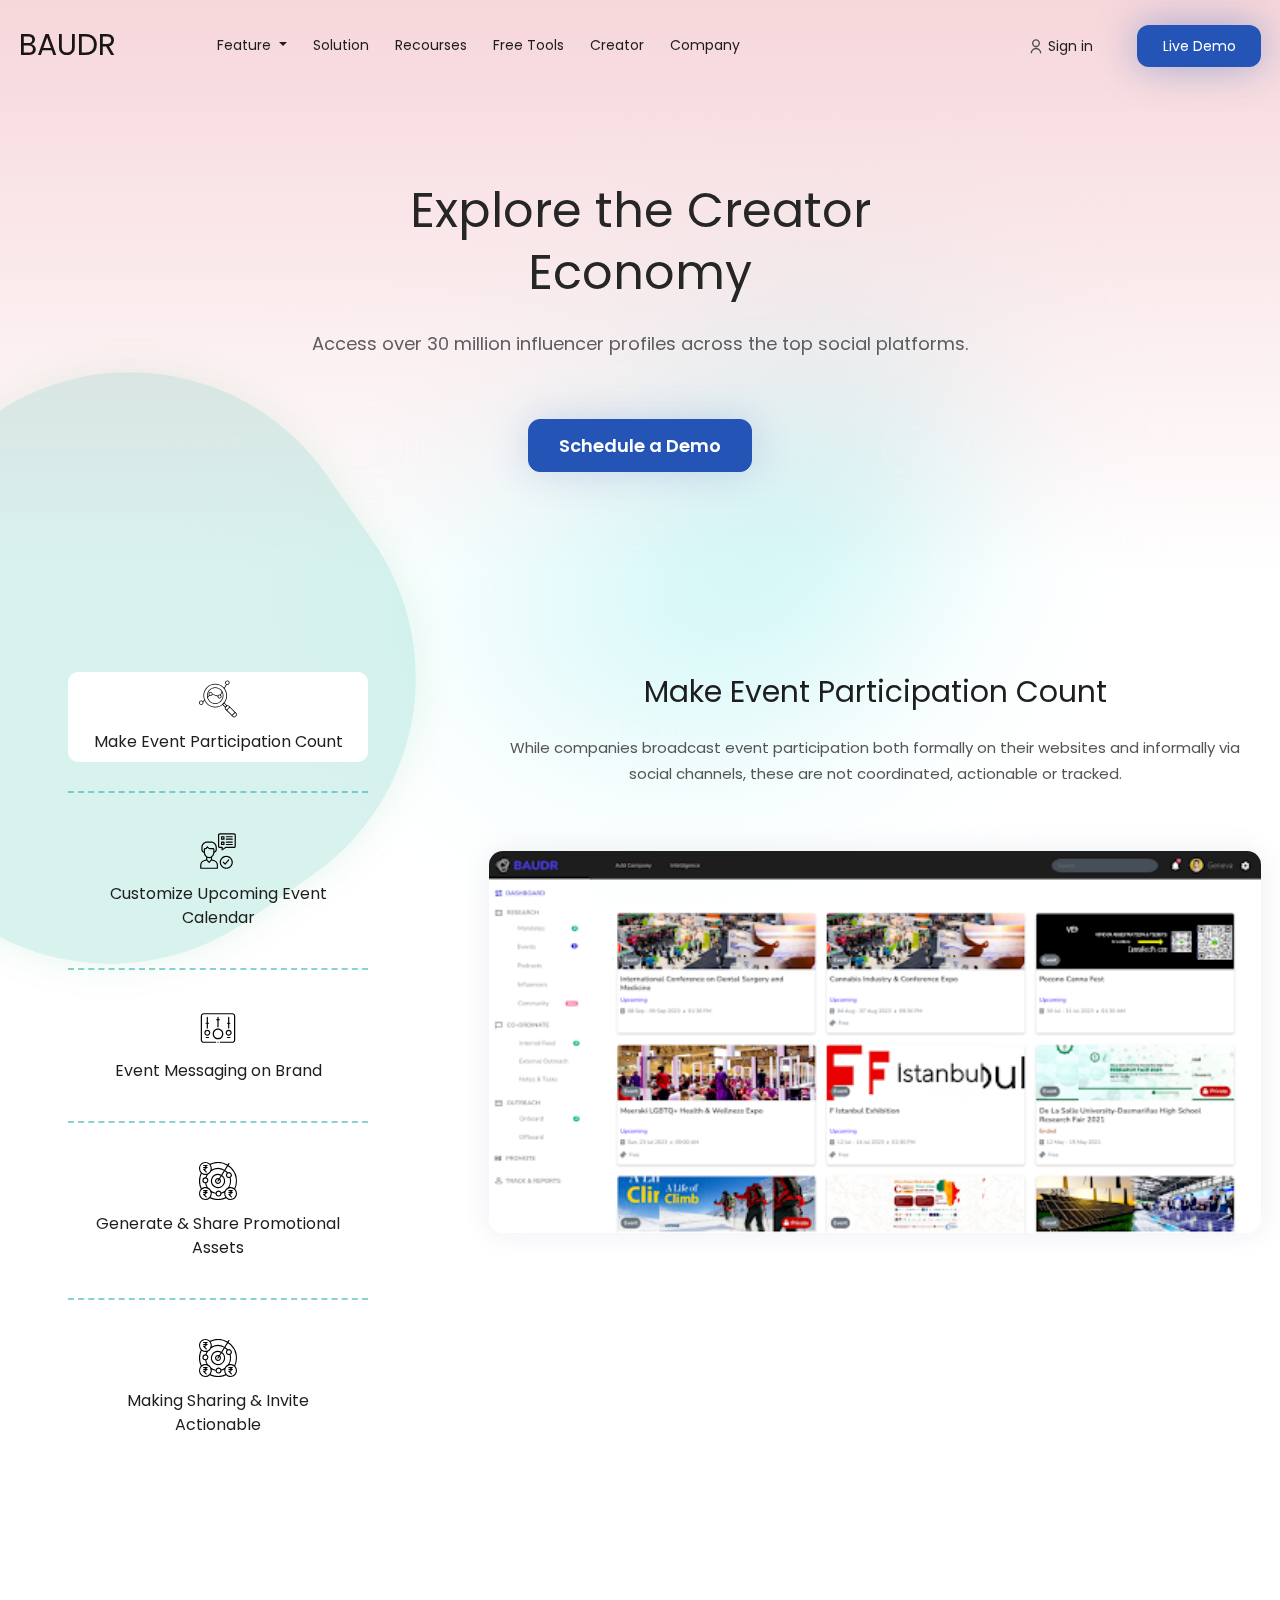
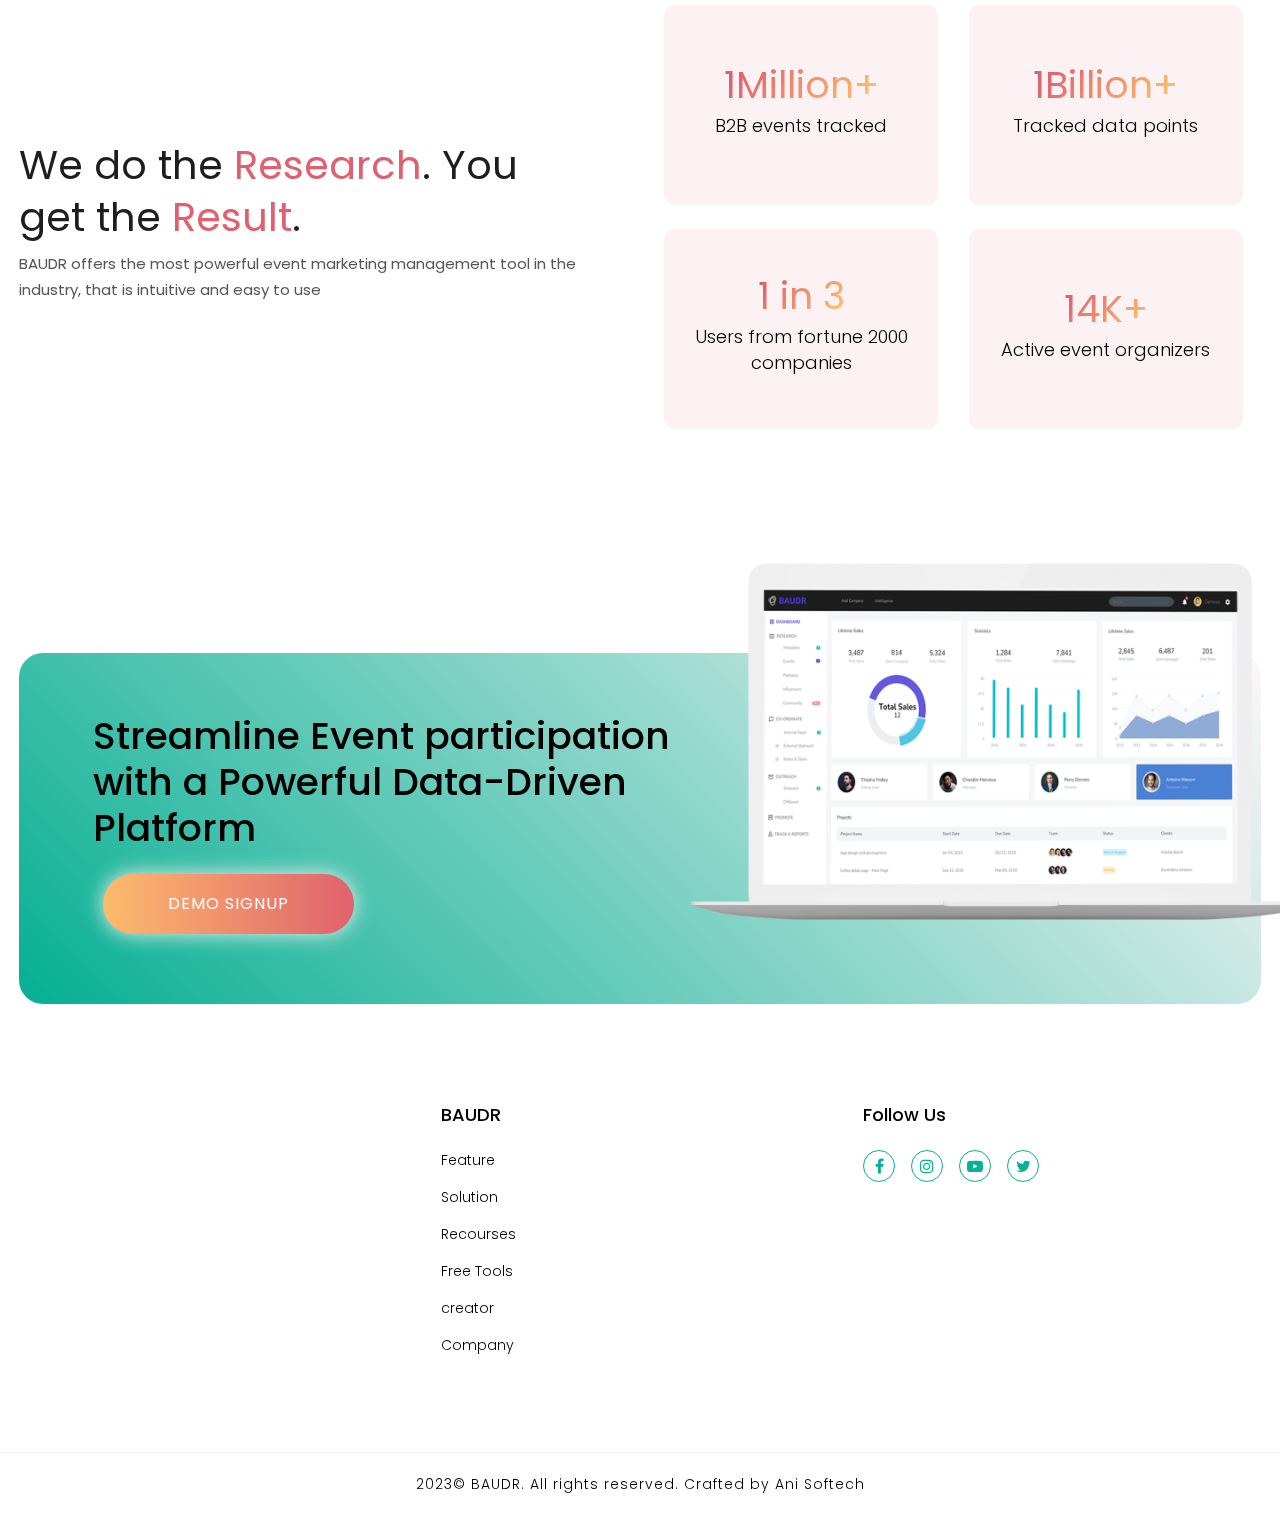
==== commit 4d0bd4ab: "Small changes" ====
--- a/amplify-participation.html
+++ b/amplify-participation.html
@@ -1,371 +1,371 @@
 <!DOCTYPE html>
 <html lang="en">
 
-<head>
-  <meta charset="utf-8">
-  <meta content="width=device-width, initial-scale=1.0" name="viewport">
-
-  <title>Amplify Participation</title>
-  <meta content="" name="description">
-  <meta content="" name="keywords">
-
-  <!-- Favicons -->
-  <link href="assets/img/favicon.png" rel="icon">
-  <link href="assets/img/apple-touch-icon.png" rel="apple-touch-icon">
-
-  <!-- Google Fonts -->
-  <link href="https://fonts.googleapis.com/css2?family=Poppins:wght@100;300;500;600;700;800;900&display=swap" rel="stylesheet">
-  <link href="assets/css/bootstrap.min.css" rel="stylesheet">
-  <link rel="stylesheet" href="https://cdnjs.cloudflare.com/ajax/libs/font-awesome/4.7.0/css/font-awesome.min.css" referrerpolicy="no-referrer" />
-  <link href="assets/css/style.css" rel="stylesheet">
-
-
-</head>
-
-<body>
-  <span class="modern-app-round top-50 start-50 translate-middle"></span>
-      <!-- ======= Header ======= -->
-  <header id="header" class="header fixed-top">
-    <nav class="navbar navbar-expand-lg py-4">
-        <div class="container-fluid container-xl">
-          <a class="navbar-brand header_logo" href="index.html">BAUDR</a> <!-- Main Logo -->
-          <button class="navbar-toggler" type="button" data-bs-toggle="collapse" data-bs-target="#navbarSupportedContent" aria-controls="navbarSupportedContent" aria-expanded="false" aria-label="Toggle navigation">
-            <span class="navbar-toggler-icon"></span>
-          </button>
-          <div class="collapse navbar-collapse" id="navbarSupportedContent">
-            <ul class="navbar-nav mb-2 mb-lg-0 header--nav">
-              <li class="nav-item dropdown">
-                <a class="nav-link dropdown-toggle" href="#" role="button" data-bs-toggle="dropdown" aria-expanded="false">
-                  Feature
-                </a>
-                <ul class="dropdown-menu customNavDropDown">
-                  <li>
-                    <a class="dropdown-item" href="research-identify.html">
-                      <div class="navLinkImg mb-4">
-                          <img src="./assets/img/hero.png" alt="Link Image">
-                      </div>
-                      <div class="dropDownNalinkText d-flex align-items-center">
-                        <span class="me-2">
-                          <svg xmlns="http://www.w3.org/2000/svg" width="14" height="14" fill="currentColor" class="bi bi-search" viewBox="0 0 16 16">
-                            <path d="M11.742 10.344a6.5 6.5 0 1 0-1.397 1.398h-.001c.03.04.062.078.098.115l3.85 3.85a1 1 0 0 0 1.415-1.414l-3.85-3.85a1.007 1.007 0 0 0-.115-.1zM12 6.5a5.5 5.5 0 1 1-11 0 5.5 5.5 0 0 1 11 0z"/>
-                          </svg>
-                        </span>
-                        Research & Identify
-                      </div>
-                    </a>
-                  </li>
-                  <li>
-                    <a class="dropdown-item" href="manage-communication.html">
-                      <div class="navLinkImg mb-4">
-                          <img src="./assets/img/hero.png" alt="Link Image">
-                      </div>
-                      <div class="dropDownNalinkText d-flex align-items-center">
-                        <span class="me-2">
-                          <svg xmlns="http://www.w3.org/2000/svg" width="14" height="14" fill="currentColor" class="bi bi-search" viewBox="0 0 16 16">
-                            <path d="M11.742 10.344a6.5 6.5 0 1 0-1.397 1.398h-.001c.03.04.062.078.098.115l3.85 3.85a1 1 0 0 0 1.415-1.414l-3.85-3.85a1.007 1.007 0 0 0-.115-.1zM12 6.5a5.5 5.5 0 1 1-11 0 5.5 5.5 0 0 1 11 0z"/>
-                          </svg>
-                        </span>
-                        Manage Communication
-                      </div>
-                    </a>
-                  </li>
-                  <li>
-                    <a class="dropdown-item" href="amplify-participation.html">
-                      <div class="navLinkImg mb-4">
-                          <img src="./assets/img/hero.png" alt="Link Image">
-                      </div>
-                      <div class="dropDownNalinkText d-flex align-items-center">
-                        <span class="me-2">
-                          <svg xmlns="http://www.w3.org/2000/svg" width="14" height="14" fill="currentColor" class="bi bi-search" viewBox="0 0 16 16">
-                            <path d="M11.742 10.344a6.5 6.5 0 1 0-1.397 1.398h-.001c.03.04.062.078.098.115l3.85 3.85a1 1 0 0 0 1.415-1.414l-3.85-3.85a1.007 1.007 0 0 0-.115-.1zM12 6.5a5.5 5.5 0 1 1-11 0 5.5 5.5 0 0 1 11 0z"/>
-                          </svg>
-                        </span>
-                        Amplify Participation
-                      </div>
-                    </a>
-                  </li>
-                  <li>
-                    <a class="dropdown-item" href="track-outcome.html">
-                      <div class="navLinkImg mb-4">
-                          <img src="./assets/img/hero.png" alt="Link Image">
-                      </div>
-                      <div class="dropDownNalinkText d-flex align-items-center">
-                        <span class="me-2">
-                          <svg xmlns="http://www.w3.org/2000/svg" width="14" height="14" fill="currentColor" class="bi bi-search" viewBox="0 0 16 16">
-                            <path d="M11.742 10.344a6.5 6.5 0 1 0-1.397 1.398h-.001c.03.04.062.078.098.115l3.85 3.85a1 1 0 0 0 1.415-1.414l-3.85-3.85a1.007 1.007 0 0 0-.115-.1zM12 6.5a5.5 5.5 0 1 1-11 0 5.5 5.5 0 0 1 11 0z"/>
-                          </svg>
-                        </span>
-                        Track Outcome
-                      </div>
-                    </a>
-                  </li>
-                </ul>
-              </li>
-              <li class="nav-item">
-                <a class="nav-link" href="#">Solution</a>
-              </li>
-              <li class="nav-item">
-                <a class="nav-link" href="#">Recourses</a>
-              </li>
-              <li class="nav-item">
-                <a class="nav-link" href="#">Free Tools</a>
-              </li>
-              <li class="nav-item">
-                <a class="nav-link" href="#">Creator</a>
-              </li>
-              <li class="nav-item">
-                <a class="nav-link" href="#">Company</a>
-              </li>
-              <li class="mobileActive py-4">
-                <div class="d-flex"> 
-                  <a href="" class="headerPricingBtn">Pricing</a>
-                  <a href="demo.html" class="liveDemoBtn">Live Demo</a>
-                </div>
-              </li>
-            </ul>
-          </div>
-          <div class="header_login ms-auto">
-            <a href=""><svg width="16" height="17" viewBox="0 0 16 17" fill="none" xmlns="http://www.w3.org/2000/svg"><g clip-path="url(#clip0_920_14251)"><path d="M2.66602 15.1667C2.66602 13.7522 3.22792 12.3956 4.22811 11.3954C5.22831 10.3952 6.58486 9.83332 7.99935 9.83332C9.41384 9.83332 10.7704 10.3952 11.7706 11.3954C12.7708 12.3956 13.3327 13.7522 13.3327 15.1667H11.9993C11.9993 14.1058 11.5779 13.0884 10.8278 12.3382C10.0776 11.5881 9.06021 11.1667 7.99935 11.1667C6.93848 11.1667 5.92107 11.5881 5.17092 12.3382C4.42078 13.0884 3.99935 14.1058 3.99935 15.1667H2.66602ZM7.99935 9.16666C5.78935 9.16666 3.99935 7.37666 3.99935 5.16666C3.99935 2.95666 5.78935 1.16666 7.99935 1.16666C10.2093 1.16666 11.9993 2.95666 11.9993 5.16666C11.9993 7.37666 10.2093 9.16666 7.99935 9.16666ZM7.99935 7.83332C9.47268 7.83332 10.666 6.63999 10.666 5.16666C10.666 3.69332 9.47268 2.49999 7.99935 2.49999C6.52602 2.49999 5.33268 3.69332 5.33268 5.16666C5.33268 6.63999 6.52602 7.83332 7.99935 7.83332Z" fill="#4C4D4F"></path></g><defs><clipPath id="clip0_920_14251"><rect width="16" height="16" fill="white" transform="translate(0 0.5)"></rect></clipPath></defs></svg> 
-              Sign in</a>
-          </div>
-          <a href="" class="headerPricingBtn">Pricing</a>
-          <a href="demo.html" class="liveDemoBtn">Live Demo</a>
-        </div>
-      </nav><!-- .navbar -->
-</header><!-- End Header -->
-
-<main>
-  <section class="heroSection position-relative innerHeroSection">
-    <div class="container-xl">
-      <div class="row">
-        <div class="col-12 text-center">
-          <h1>Explore the Creator </br> Economy</h1>
-          <p>Access over 30 million influencer profiles across the top social platforms.</p>
-          <button type="button" class="btn btn-primary">Schedule a Demo</button>
-        </div>
-      </div>
-    </div>
-  </section>
-
-  <section class="innerTabsWrapper py-100">
-    <div class="container-xl">
-      <div class="row">
-          <div class="col-lg-4">
-            <ul class="nav nav-tabs" id="innerTab" role="tablist">
-              <li class="nav-item" role="presentation">
-                <button class="nav-link active" id="make-event" data-bs-toggle="tab" data-bs-target="#make-event-pane" type="button" role="tab" aria-controls="make-event-pane" aria-selected="true">
-                  <svg xmlns="http://www.w3.org/2000/svg" width="38" height="38" fill-rule="evenodd" clip-rule="evenodd" image-rendering="optimizeQuality" shape-rendering="geometricPrecision" text-rendering="geometricPrecision" viewBox="0 0 512 512" id="research"><path d="M218.793 321.405c-29.7757,0 -57.7691,-11.5973 -78.8235,-32.6517 -21.0544,-21.0532 -32.6505,-49.0466 -32.6505,-78.8235 0,-29.7769 11.5961,-57.7691 32.6505,-78.8235 21.0532,-21.0544 49.0478,-32.6493 78.8235,-32.6493 29.7757,0 57.7679,11.5949 78.8223,32.6493 21.0568,21.0544 32.6505,49.0478 32.6505,78.8235 -0.00118111,29.7757 -11.5961,57.7703 -32.6505,78.8247 -21.0544,21.0544 -49.0466,32.6505 -78.8223,32.6505zm0 -212.948c-27.104,0 -52.5876,10.5555 -71.7522,29.7202 -19.167,19.167 -29.7214,44.6482 -29.7214,71.7534 0,27.1052 10.5555,52.5864 29.7214,71.751 19.1658,19.167 44.6482,29.7225 71.7522,29.7225 27.104,0 52.5864,-10.5544 71.7522,-29.7214 19.1658,-19.1658 29.7214,-44.647 29.7214,-71.7522 0,-27.1052 -10.5555,-52.5876 -29.7202,-71.7534 -19.167,-19.1658 -44.6493,-29.7202 -71.7534,-29.7202z"></path><path d="M218.793 369.589c-42.6462,0 -82.7412,-16.6075 -112.896,-46.7623 -30.156,-30.156 -46.7623,-70.251 -46.7623,-112.897 0,-42.6462 16.6064,-82.74 46.7623,-112.896 30.156,-30.156 70.251,-46.7635 112.897,-46.7635 42.6474,0 82.7412,16.6087 112.897,46.7635 62.2502,62.2526 62.2502,163.542 -0.00118111,225.793 -30.156,30.1548 -70.2498,46.7623 -112.897,46.7623zm0 -309.32c-39.9757,0 -77.5585,15.567 -105.826,43.8356 -28.2674,28.2662 -43.8344,65.849 -43.8344,105.825 0,39.9769 15.567,77.5585 43.8344,105.825 28.2662,28.2686 65.8502,43.8344 105.826,43.8344 39.9757,0 77.5585,-15.5658 105.825,-43.8344 58.3514,-58.3514 58.3514,-153.297 0,-211.649 -28.2662,-28.2686 -65.849,-43.8356 -105.825,-43.8356z"></path><path d="M355.639 371.016c-1.32166,0 -2.59489,-0.522049 -3.53623,-1.46457l-37.5308 -37.532c-0.989767,-0.989767 -1.52008,-2.35158 -1.45867,-3.75119 0.0614175,-1.39961 0.706301,-2.71064 1.77875,-3.61182 3.41576,-2.86891 6.68742,-5.86419 9.72641,-8.902 3.03072,-3.02954 6.02364,-6.30238 8.90081,-9.72641 0.900003,-1.07244 2.21103,-1.71851 3.61182,-1.77875 1.39016,-0.0791341 2.76024,0.467718 3.75237,1.45985l37.6974 37.6997c1.07481,1.07363 1.60276,2.57954 1.43268,4.09017 -0.167717,1.51182 -1.01575,2.86182 -2.30079,3.67442 -0.954334,0.602364 -1.84843,1.31457 -2.64922,2.1189l-13.7764 13.7764c-0.574018,0.572836 -1.10906,1.20473 -1.59213,1.87323 -0.858664,1.18937 -2.19331,1.94174 -3.65552,2.05985 -0.133465,0.01063 -0.268111,0.0141733 -0.400395,0.0141733zm-30.2021 -42.273l30.0166 30.0166 12.1689 -12.1689 -30.0166 -30.0166c-1.94292,2.16379 -3.92127,4.25671 -5.91616,6.25159 -1.99843,1.99843 -4.09017,3.97915 -6.25278,5.91734z"></path><path d="M472.827 503.989c-6.80199,0 -13.1811,-2.63387 -17.9634,-7.41616l-100.649 -100.649c-9.90357,-9.90475 -9.90239,-26.0209 0,-35.9257l13.7764 -13.7764c4.78348,-4.7823 11.1626,-7.41616 17.9634,-7.41616 6.80199,0 13.1823,2.63387 17.9634,7.41616l100.65 100.648c9.90239,9.90594 9.90239,26.0221 0,35.9269l-13.7776 13.7764c-4.78348,4.7823 -11.1615,7.41616 -17.9634,7.41616zm-86.8727 -155.183c-4.12915,0 -7.99727,1.59331 -10.891,4.48702l-13.7764 13.7764c-6.00592,6.00592 -6.00592,15.776 0,21.7831l100.648 100.649c2.89489,2.89371 6.76183,4.48702 10.8922,4.48702 4.13033,0 7.99845,-1.59331 10.891,-4.48584l13.7776 -13.7788c6.00592,-6.00474 6.00592,-15.776 0,-21.7831l-100.65 -100.648c-2.89253,-2.89489 -6.75947,-4.48702 -10.891,-4.48702z"></path><path d="M372.093 411.73c-1.27914 0-2.55946-.487797-3.53623-1.46339-1.95237-1.95355-1.95237-5.11891 0-7.07246l42.632-42.6308c1.95237-1.95119 5.11773-1.95119 7.07128 0 1.95237 1.95237 1.95237 5.11891 0 7.07128l-42.632 42.632c-.974412.975594-2.25473 1.46339-3.53505 1.46339zM444.057 483.694c-1.27914 0-2.55946-.487797-3.53505-1.46457-1.95237-1.95237-1.95237-5.11891-.00118111-7.0701l42.6308-42.6332c1.95355-1.95237 5.12009-1.95119 7.07128-.00118111 1.95237 1.95355 1.95237 5.11891.00118111 7.07128l-42.6308 42.632c-.976775.976775-2.25709 1.46575-3.53623 1.46575zM286.737 207.999c-.858664 0-1.72796-.220867-2.52166-.686223-2.38229-1.39489-3.18308-4.45749-1.78819-6.83978l25.6702-43.8438c1.39607-2.38347 4.45868-3.18426 6.84097-1.78938 2.38347 1.39489 3.18426 4.45868 1.78938 6.84097l-25.6702 43.8438c-.930712 1.58859-2.60316 2.47442-4.32049 2.47442zm52.6478-89.92c-.858664 0-1.72796-.222048-2.52166-.686223-2.38229-1.39489-3.18308-4.45749-1.78819-6.84097l30.6804-52.4033c1.39607-2.38229 4.45986-3.18308 6.84215-1.78819 2.38229 1.39489 3.18308 4.45749 1.78819 6.84097l-30.6804 52.4021c-.931893 1.59095-2.60434 2.4756-4.32049 2.4756zM255.383 222.799c-.518506 0-1.0441-.0803152-1.56378-.250394l-77.5479-25.5107c-2.62206-.862207-4.05001-3.68859-3.18781-6.31301.863388-2.62324 3.68859-4.04883 6.31301-3.18781l77.5479 25.5107c2.62442.862207 4.05119 3.68859 3.18781 6.31301-.693309 2.10473-2.64922 3.4382-4.74923 3.4382zM51.0852 298.15c-1.32048 0-2.63859-.519687-3.62127-1.55079-1.90512-1.99961-1.82835-5.16498.17126-7.06892l24.906-23.7284c2.00079-1.90394 5.16498-1.82599 7.06892.17126 1.90512 1.99961 1.82835 5.16498-.170079 7.06892l-24.9072 23.7284c-.967326.921263-2.20867 1.37953-3.44765 1.37953zm63.6474-60.6321c-1.32048 0-2.63859-.520868-3.62127-1.55197-1.90394-1.99961-1.82717-5.1638.17126-7.06774l27.0509-25.7729c2.00079-1.90631 5.16616-1.82835 7.06892.170079 1.90394 2.00079 1.82717 5.16498-.17126 7.06892l-27.0509 25.7729c-.967326.923625-2.20867 1.38071-3.44765 1.38071z"></path><path d="M30.2895 337.825c-16.7008 0-30.2859-13.5863-30.2859-30.2859 0-16.6985 13.5863-30.2859 30.2871-30.2859 16.6997 0 30.2859 13.5874 30.2859 30.2859 0 16.6997-13.5874 30.2859-30.2871 30.2859zm0-50.5714c-11.1874 0-20.2879 9.10042-20.2879 20.2855 0 11.1863 9.10042 20.2867 20.2879 20.2867 11.1863 0 20.2867-9.10042 20.2867-20.2867 0-11.1851-9.10042-20.2855-20.2867-20.2855zM381.85 68.5845c-16.6997 0-30.2859-13.5863-30.2859-30.2871 0-16.7008 13.5863-30.2871 30.2859-30.2871 16.6997 0 30.2871 13.5863 30.2871 30.2871 0 16.7008-13.5874 30.2871-30.2871 30.2871zm0-50.575c-11.1874 0-20.2867 9.1016-20.2867 20.2879 0 11.1863 9.10042 20.2879 20.2867 20.2879 11.1874 0 20.2879-9.1016 20.2879-20.2879 0-11.1863-9.10042-20.2879-20.2879-20.2879zM155.934 216.89c-14.9079 0-27.0355-12.1276-27.0355-27.0343 0-14.9079 12.1276-27.0355 27.0355-27.0355 14.9067 0 27.0343 12.1276 27.0343 27.0355 0 14.9067-12.1276 27.0343-27.0343 27.0343zm0-44.0694c-9.39452 0-17.0351 7.64294-17.0351 17.0351 0 9.39215 7.64057 17.0351 17.0351 17.0351 9.39334 0 17.0351-7.64176 17.0351-17.0351 0-9.39334-7.64176-17.0351-17.0351-17.0351z"></path><g><path d="M276.869 249.737c-14.9067,0 -27.0343,-12.1276 -27.0343,-27.0343 0,-14.9079 12.1276,-27.0355 27.0343,-27.0355l0.00236221 0.00118111c7.2201,0 14.0091,2.81103 19.115,7.91577 5.10592,5.1071 7.91813,11.8961 7.91813,19.1186 0,14.9067 -12.1276,27.0343 -27.0355,27.0343zm0.00236221 -44.0694c-0.00118111,0 -0.00118111,0 -0.00236221,0 -9.39334,0 -17.0351,7.64294 -17.0351,17.0351 0,9.39215 7.64294,17.0351 17.0351,17.0351 9.39452,0 17.0363,-7.64176 17.0363,-17.0351 0,-4.5508 -1.77166,-8.82877 -4.99017,-12.0461 -3.21733,-3.21733 -7.49412,-4.98899 -12.0437,-4.98899z"></path></g></svg>
-                  Make Event Participation Count
-                </button>
-              </li> 
-              <li class="nav-item" role="presentation">
-                <button class="nav-link" id="customize-calendar" data-bs-toggle="tab" data-bs-target="#customize-calendar-pane" type="button" role="tab" aria-controls="customize-calendar-pane" aria-selected="false">
-                  <svg xmlns="http://www.w3.org/2000/svg" width="38" height="38"  data-name="Communication Plan" viewBox="0 0 64 64" id="communication-plan"><path d="m46,40c-6.07,0-11,4.93-11,11s4.93,11,11,11,11-4.93,11-11-4.93-11-11-11Zm0,20c-4.96,0-9-4.04-9-9s4.04-9,9-9,9,4.04,9,9-4.04,9-9,9Z"></path><path d="M49.24 46.35l-5.3 6.18-2.24-2.24c-.39-.39-1.02-.39-1.41 0s-.39 1.02 0 1.41l3 3c.19.19.44.29.71.29.01 0 .03 0 .04 0 .28-.01.54-.14.72-.35l6-7c.36-.42.31-1.05-.11-1.41-.42-.36-1.05-.31-1.41.11zM26 47.43l-4-1.18v-3.94c2.2-1.64 3.71-4.32 3.96-7.41 2.3-.45 4.04-2.47 4.04-4.9v-4.14c0-5.44-4.42-9.86-9.86-9.86h-6.33c-5.41 0-9.82 4.4-9.82 9.82v4.18c0 2.43 1.74 4.45 4.04 4.9.25 3.08 1.76 5.77 3.96 7.41v3.94l-3.99 1.18c-3.54.99-6.01 4.32-6.01 8.09v5.48c0 .55.45 1 1 1h28c.55 0 1-.45 1-1v-5.48c0-3.78-2.47-7.11-6-8.09zM8 29.47v3.36c-1.16-.41-2-1.52-2-2.83v-4.18c0-4.31 3.51-7.82 7.82-7.82h6.33c4.33 0 7.86 3.52 7.86 7.86v4.14c0 1.3-.84 2.42-2 2.83v-3.35c0-1.37-1.11-2.48-2.48-2.48h-5.33c-.51 0-.99-.19-1.35-.55l-2.15-2.1c-.19-.18-.44-.29-.7-.29-.03 0-.07 0-.1 0-.29.03-.56.19-.73.43l-1.4 2.06c-.19.27-.5.44-.83.44h-.46c-.69-.02-1.27.25-1.74.71-.47.47-.73 1.09-.73 1.76zm2 4.53v-4.53c0-.17.09-.29.14-.34.05-.05.17-.09.33-.13h.48c.99 0 1.92-.49 2.48-1.31l.73-1.07 1.29 1.27c.74.72 1.71 1.12 2.75 1.12h5.33c.26 0 .48.22.48.48v4.52c0 4.41-3.14 8-7 8s-7-3.59-7-8zm10 9.42v3.17l-3 3-3-3v-3.17c.94.37 1.95.58 3 .58s2.06-.21 3-.58zm10 16.58H4v-4.48c0-2.88 1.87-5.42 4.56-6.17l4.15-1.22 3.58 3.58c.2.2.45.29.71.29s.51-.1.71-.29l3.58-3.58 4.16 1.23c2.68.75 4.55 3.28 4.55 6.17v4.48zM59 2h-24c-1.65 0-3 1.35-3 3v19c0 1.65 1.35 3 3 3h3v3c0 .37.2.71.53.88.15.08.31.12.47.12.19 0 .39-.06.55-.17l5.75-3.83h13.7c1.65 0 3-1.35 3-3V5c0-1.65-1.35-3-3-3zm1 22c0 .55-.45 1-1 1h-14c-.2 0-.39.06-.55.17l-4.45 2.96v-2.13c0-.55-.45-1-1-1h-4c-.55 0-1-.45-1-1V5c0-.55.45-1 1-1h24c.55 0 1 .45 1 1v19z"></path><path d="M42 7h-4c-.55 0-1 .45-1 1v4c0 .55.45 1 1 1h4c.55 0 1-.45 1-1v-4c0-.55-.45-1-1-1zm-1 4h-2v-2h2v2zM42 16h-4c-.55 0-1 .45-1 1v4c0 .55.45 1 1 1h4c.55 0 1-.45 1-1v-4c0-.55-.45-1-1-1zm-1 4h-2v-2h2v2zM56 7h-10c-.55 0-1 .45-1 1s.45 1 1 1h10c.55 0 1-.45 1-1s-.45-1-1-1zM56 11h-10c-.55 0-1 .45-1 1s.45 1 1 1h10c.55 0 1-.45 1-1s-.45-1-1-1zM56 16h-10c-.55 0-1 .45-1 1s.45 1 1 1h10c.55 0 1-.45 1-1s-.45-1-1-1zM56 20h-10c-.55 0-1 .45-1 1s.45 1 1 1h10c.55 0 1-.45 1-1s-.45-1-1-1z"></path></svg>
-                  Customize Upcoming Event Calendar
-                </button>
-              </li>
-              <li class="nav-item" role="presentation">
-                <button class="nav-link" id="event-messaging" data-bs-toggle="tab" data-bs-target="#event-messaging-pane" type="button" role="tab" aria-controls="event-messaging-pane" aria-selected="false">
-                  <svg xmlns="http://www.w3.org/2000/svg" width="38" height="38" viewBox="0 0 32 32" id="amplifier"><path d="m28,3.5H4c-1.378418,0-2.5,1.1210938-2.5,2.5v20c0,1.3789062,1.121582,2.5,2.5,2.5h10c.2763672,0,.5-.2236328.5-.5s-.2236328-.5-.5-.5H4c-.8271484,0-1.5-.6728516-1.5-1.5V6c0-.8271484.6728516-1.5,1.5-1.5h24c.8271484,0,1.5.6728516,1.5,1.5v20c0,.8271484-.6728516,1.5-1.5,1.5h-10c-.2763672,0-.5.2236328-.5.5s.2236328.5.5.5h10c1.378418,0,2.5-1.1210938,2.5-2.5V6c0-1.3789062-1.121582-2.5-2.5-2.5Z"></path><path d="M11.5 21c0 2.4814453 2.0185547 4.5 4.5 4.5s4.5-2.0185547 4.5-4.5-2.0185547-4.5-4.5-4.5-4.5 2.0185547-4.5 4.5zm4.5-3.5c1.9296875 0 3.5 1.5703125 3.5 3.5s-1.5703125 3.5-3.5 3.5-3.5-1.5703125-3.5-3.5 1.5703125-3.5 3.5-3.5zM9.5 20c0-1.3789062-1.121582-2.5-2.5-2.5s-2.5 1.1210938-2.5 2.5 1.121582 2.5 2.5 2.5 2.5-1.1210938 2.5-2.5zm-2.5 1.5c-.8271484 0-1.5-.6728516-1.5-1.5s.6728516-1.5 1.5-1.5 1.5.6728516 1.5 1.5-.6728516 1.5-1.5 1.5zM22.5 20c0 1.3789062 1.121582 2.5 2.5 2.5s2.5-1.1210938 2.5-2.5-1.121582-2.5-2.5-2.5-2.5 1.1210938-2.5 2.5zm2.5-1.5c.8271484 0 1.5.6728516 1.5 1.5s-.6728516 1.5-1.5 1.5-1.5-.6728516-1.5-1.5.6728516-1.5 1.5-1.5zM16 6.5c-.2763672 0-.5.2236328-.5.5v1.5h-.5c-.2763672 0-.5.2236328-.5.5s.2236328.5.5.5h.5v5.5c0 .2763672.2236328.5.5.5s.5-.2236328.5-.5v-5.5h.5c.2763672 0 .5-.2236328.5-.5s-.2236328-.5-.5-.5h-.5v-1.5c0-.2763672-.2236328-.5-.5-.5zM7 6.5c-.2763672 0-.5.2236328-.5.5v4.5h-.5c-.2763672 0-.5.2236328-.5.5s.2236328.5.5.5h.5v3.5c0 .2763672.2236328.5.5.5s.5-.2236328.5-.5v-3.5h.5c.2763672 0 .5-.2236328.5-.5s-.2236328-.5-.5-.5h-.5v-4.5c0-.2763672-.2236328-.5-.5-.5zM25 6.5c-.2763672 0-.5.2236328-.5.5v4.5h-.5c-.2763672 0-.5.2236328-.5.5s.2236328.5.5.5h.5v3.5c0 .2763672.2236328.5.5.5s.5-.2236328.5-.5v-3.5h.5c.2763672 0 .5-.2236328.5-.5s-.2236328-.5-.5-.5h-.5v-4.5c0-.2763672-.2236328-.5-.5-.5zM6 23.5c-.2763672 0-.5.2236328-.5.5s.2236328.5.5.5h2c.2763672 0 .5-.2236328.5-.5s-.2236328-.5-.5-.5h-2zM24 23.5c-.2763672 0-.5.2236328-.5.5s.2236328.5.5.5h2c.2763672 0 .5-.2236328.5-.5s-.2236328-.5-.5-.5h-2z"></path><circle cx="16" cy="28" r=".5"></circle></svg>            
-                  Event Messaging on Brand
-                </button>
-              </li>
-              <li class="nav-item" role="presentation">
-                <button class="nav-link" id="generate-share" data-bs-toggle="tab" data-bs-target="#generate-share-pane" type="button" role="tab" aria-controls="generate-share-pane" aria-selected="false">
-                  <svg xmlns="http://www.w3.org/2000/svg" width="38" height="38" data-name="Layer 1" viewBox="0 0 512 512" id="track-income"><path d="M512 256a254.33 254.33 0 0 0-75-181 259.35 259.35 0 0 0-39-32.1l10.94-17.52a7.5 7.5 0 1 0-12.72-7.95l-10.97 17.49a256.53 256.53 0 0 0-239.11-10.19A85.18 85.18 0 0 0 86.17 0C38.65 0 0 39.24 0 87.47a87.9 87.9 0 0 0 23.91 60.41 256.41 256.41 0 0 0 0 216.24A87.9 87.9 0 0 0 0 424.53C0 472.76 38.65 512 86.17 512a85.23 85.23 0 0 0 60-24.73 256.38 256.38 0 0 0 219.72 0 85.23 85.23 0 0 0 60 24.73c47.52 0 86.17-39.24 86.17-87.47a87.9 87.9 0 0 0-23.91-60.41A253.49 253.49 0 0 0 512 256ZM390 55.61a244 244 0 0 1 36.4 30 241.17 241.17 0 0 1 49.94 268.13 84.9 84.9 0 0 0-64.78-15.44 176 176 0 0 0 14.17-128.9 40.2 40.2 0 0 0-38.16-70.16 176.78 176.78 0 0 0-32.07-28.37ZM263.5 384.93a40.3 40.3 0 0 0-38.63 29 161.14 161.14 0 0 1-60.19-25.45 87.36 87.36 0 0 0-42.81-43.57 161.45 161.45 0 0 1-24.11-59.25 40.22 40.22 0 0 0 3.92-75.62 159.86 159.86 0 0 1 20.18-43 87.46 87.46 0 0 0 42.82-43.57 160.64 160.64 0 0 1 170.14-7.85l-34.49 55.22a96.24 96.24 0 1 0 12.71 8l34.5-55.22a162 162 0 0 1 27.26 23.86 40.19 40.19 0 0 0 37.08 68.2 160.82 160.82 0 0 1-21.76 129.27 87.38 87.38 0 0 0-42.8 43.57A159.47 159.47 0 0 1 301 410.6a40.28 40.28 0 0 0-37.5-25.67Zm25.22 40.23a25.22 25.22 0 1 1-25.22-25.23 25.24 25.24 0 0 1 25.22 25.23ZM86.17 272.4a25.23 25.23 0 1 1 25.22-25.23 25.26 25.26 0 0 1-25.22 25.23Zm165.86-10a7.49 7.49 0 0 0 10.33-2.4l12.75-20.41a25.11 25.11 0 1 1-12.71-8L249.64 252a7.48 7.48 0 0 0 2.36 10.36Zm18.54-43.84a39.85 39.85 0 0 0-14.57-2.78 40.28 40.28 0 1 0 27.28 10.7l21.78-34.87a80.89 80.89 0 1 1-12.71-8Zm106.75-42a25.23 25.23 0 1 1 25.23 25.23 25.26 25.26 0 0 1-25.23-25.24ZM256 15a239.56 239.56 0 0 1 121.3 32.65l-34.52 55.26a175.79 175.79 0 0 0-171.62-1.08 88.43 88.43 0 0 0-14.95-65.24A238.32 238.32 0 0 1 256 15ZM15 87.47C15 47.51 46.92 15 86.17 15s71.16 32.51 71.16 72.47-31.92 72.46-71.16 72.46S15 127.42 15 87.47ZM15 256a238.5 238.5 0 0 1 20.66-97.72 84.9 84.9 0 0 0 64.78 15.44A174.19 174.19 0 0 0 87 207h-.79a40.22 40.22 0 0 0-3.37 80.3 176.41 176.41 0 0 0 17.67 51 85 85 0 0 0-64.81 15.44A238.5 238.5 0 0 1 15 256Zm71.17 241C46.92 497 15 464.49 15 424.53s31.92-72.46 71.17-72.46 71.16 32.51 71.16 72.46S125.41 497 86.17 497ZM256 497a238.32 238.32 0 0 1-99.79-21.59 87.86 87.86 0 0 0 16.12-50.88 88.71 88.71 0 0 0-1.17-14.39 176 176 0 0 0 52.3 18.86 40.22 40.22 0 0 0 80.26-3.56 173.85 173.85 0 0 0 37.12-15.24 88.43 88.43 0 0 0 15 65.24A238.32 238.32 0 0 1 256 497Zm241-72.47c0 40-31.92 72.47-71.17 72.47s-71.16-32.51-71.16-72.47 31.92-72.46 71.16-72.46S497 384.58 497 424.53Zm-380-39.6a7.5 7.5 0 0 0-7.5-7.5H62.88a7.5 7.5 0 1 0 0 15h8.47a17.91 17.91 0 0 1 16.23 10.41h-24.7a7.5 7.5 0 1 0 0 15h24.7a17.9 17.9 0 0 1-16.23 10.4h-8.47a7.5 7.5 0 0 0-5.42 12.68l33.87 35.46A7.5 7.5 0 1 0 102.17 466l-22.72-23.77a33 33 0 0 0 23.93-24.39h6.07a7.5 7.5 0 0 0 0-15h-6.07a32.62 32.62 0 0 0-4.45-10.41h10.52a7.49 7.49 0 0 0 7.55-7.5Zm339.67 0a7.5 7.5 0 0 0-7.5-7.5h-46.62a7.5 7.5 0 0 0 0 15H411a17.91 17.91 0 0 1 16.24 10.41h-24.7a7.5 7.5 0 0 0 0 15h24.7a17.9 17.9 0 0 1-16.24 10.4h-8.47a7.5 7.5 0 0 0-5.43 12.68l33.9 35.46a7.5 7.5 0 0 0 10.6.25 7.51 7.51 0 0 0 .24-10.61l-22.72-23.79a33 33 0 0 0 23.93-24.39h6.07a7.5 7.5 0 0 0 0-15h-6.07a32.62 32.62 0 0 0-4.45-10.41h10.52a7.5 7.5 0 0 0 7.5-7.5ZM55.38 73.27a7.5 7.5 0 0 0 7.5 7.5h24.7a17.9 17.9 0 0 1-16.23 10.4h-8.47a7.5 7.5 0 0 0-5.42 12.68l33.87 35.46A7.5 7.5 0 1 0 102.17 129l-22.72-23.84a33 33 0 0 0 23.93-24.39h6.07a7.5 7.5 0 0 0 0-15h-6.07a32.57 32.57 0 0 0-4.45-10.4h10.52a7.5 7.5 0 0 0 0-15H62.88a7.5 7.5 0 0 0 0 15h8.47a17.9 17.9 0 0 1 16.23 10.4h-24.7a7.5 7.5 0 0 0-7.5 7.5Z"></path></svg>
-                  Generate & Share Promotional Assets
-                </button>
-              </li>
-              <li class="nav-item" role="presentation">
-                <button class="nav-link" id="making-sharing" data-bs-toggle="tab" data-bs-target="#making-sharing-pane" type="button" role="tab" aria-controls="making-sharing-pane" aria-selected="false">
-                  <svg xmlns="http://www.w3.org/2000/svg" width="38" height="38" data-name="Layer 1" viewBox="0 0 512 512" id="track-income"><path d="M512 256a254.33 254.33 0 0 0-75-181 259.35 259.35 0 0 0-39-32.1l10.94-17.52a7.5 7.5 0 1 0-12.72-7.95l-10.97 17.49a256.53 256.53 0 0 0-239.11-10.19A85.18 85.18 0 0 0 86.17 0C38.65 0 0 39.24 0 87.47a87.9 87.9 0 0 0 23.91 60.41 256.41 256.41 0 0 0 0 216.24A87.9 87.9 0 0 0 0 424.53C0 472.76 38.65 512 86.17 512a85.23 85.23 0 0 0 60-24.73 256.38 256.38 0 0 0 219.72 0 85.23 85.23 0 0 0 60 24.73c47.52 0 86.17-39.24 86.17-87.47a87.9 87.9 0 0 0-23.91-60.41A253.49 253.49 0 0 0 512 256ZM390 55.61a244 244 0 0 1 36.4 30 241.17 241.17 0 0 1 49.94 268.13 84.9 84.9 0 0 0-64.78-15.44 176 176 0 0 0 14.17-128.9 40.2 40.2 0 0 0-38.16-70.16 176.78 176.78 0 0 0-32.07-28.37ZM263.5 384.93a40.3 40.3 0 0 0-38.63 29 161.14 161.14 0 0 1-60.19-25.45 87.36 87.36 0 0 0-42.81-43.57 161.45 161.45 0 0 1-24.11-59.25 40.22 40.22 0 0 0 3.92-75.62 159.86 159.86 0 0 1 20.18-43 87.46 87.46 0 0 0 42.82-43.57 160.64 160.64 0 0 1 170.14-7.85l-34.49 55.22a96.24 96.24 0 1 0 12.71 8l34.5-55.22a162 162 0 0 1 27.26 23.86 40.19 40.19 0 0 0 37.08 68.2 160.82 160.82 0 0 1-21.76 129.27 87.38 87.38 0 0 0-42.8 43.57A159.47 159.47 0 0 1 301 410.6a40.28 40.28 0 0 0-37.5-25.67Zm25.22 40.23a25.22 25.22 0 1 1-25.22-25.23 25.24 25.24 0 0 1 25.22 25.23ZM86.17 272.4a25.23 25.23 0 1 1 25.22-25.23 25.26 25.26 0 0 1-25.22 25.23Zm165.86-10a7.49 7.49 0 0 0 10.33-2.4l12.75-20.41a25.11 25.11 0 1 1-12.71-8L249.64 252a7.48 7.48 0 0 0 2.36 10.36Zm18.54-43.84a39.85 39.85 0 0 0-14.57-2.78 40.28 40.28 0 1 0 27.28 10.7l21.78-34.87a80.89 80.89 0 1 1-12.71-8Zm106.75-42a25.23 25.23 0 1 1 25.23 25.23 25.26 25.26 0 0 1-25.23-25.24ZM256 15a239.56 239.56 0 0 1 121.3 32.65l-34.52 55.26a175.79 175.79 0 0 0-171.62-1.08 88.43 88.43 0 0 0-14.95-65.24A238.32 238.32 0 0 1 256 15ZM15 87.47C15 47.51 46.92 15 86.17 15s71.16 32.51 71.16 72.47-31.92 72.46-71.16 72.46S15 127.42 15 87.47ZM15 256a238.5 238.5 0 0 1 20.66-97.72 84.9 84.9 0 0 0 64.78 15.44A174.19 174.19 0 0 0 87 207h-.79a40.22 40.22 0 0 0-3.37 80.3 176.41 176.41 0 0 0 17.67 51 85 85 0 0 0-64.81 15.44A238.5 238.5 0 0 1 15 256Zm71.17 241C46.92 497 15 464.49 15 424.53s31.92-72.46 71.17-72.46 71.16 32.51 71.16 72.46S125.41 497 86.17 497ZM256 497a238.32 238.32 0 0 1-99.79-21.59 87.86 87.86 0 0 0 16.12-50.88 88.71 88.71 0 0 0-1.17-14.39 176 176 0 0 0 52.3 18.86 40.22 40.22 0 0 0 80.26-3.56 173.85 173.85 0 0 0 37.12-15.24 88.43 88.43 0 0 0 15 65.24A238.32 238.32 0 0 1 256 497Zm241-72.47c0 40-31.92 72.47-71.17 72.47s-71.16-32.51-71.16-72.47 31.92-72.46 71.16-72.46S497 384.58 497 424.53Zm-380-39.6a7.5 7.5 0 0 0-7.5-7.5H62.88a7.5 7.5 0 1 0 0 15h8.47a17.91 17.91 0 0 1 16.23 10.41h-24.7a7.5 7.5 0 1 0 0 15h24.7a17.9 17.9 0 0 1-16.23 10.4h-8.47a7.5 7.5 0 0 0-5.42 12.68l33.87 35.46A7.5 7.5 0 1 0 102.17 466l-22.72-23.77a33 33 0 0 0 23.93-24.39h6.07a7.5 7.5 0 0 0 0-15h-6.07a32.62 32.62 0 0 0-4.45-10.41h10.52a7.49 7.49 0 0 0 7.55-7.5Zm339.67 0a7.5 7.5 0 0 0-7.5-7.5h-46.62a7.5 7.5 0 0 0 0 15H411a17.91 17.91 0 0 1 16.24 10.41h-24.7a7.5 7.5 0 0 0 0 15h24.7a17.9 17.9 0 0 1-16.24 10.4h-8.47a7.5 7.5 0 0 0-5.43 12.68l33.9 35.46a7.5 7.5 0 0 0 10.6.25 7.51 7.51 0 0 0 .24-10.61l-22.72-23.79a33 33 0 0 0 23.93-24.39h6.07a7.5 7.5 0 0 0 0-15h-6.07a32.62 32.62 0 0 0-4.45-10.41h10.52a7.5 7.5 0 0 0 7.5-7.5ZM55.38 73.27a7.5 7.5 0 0 0 7.5 7.5h24.7a17.9 17.9 0 0 1-16.23 10.4h-8.47a7.5 7.5 0 0 0-5.42 12.68l33.87 35.46A7.5 7.5 0 1 0 102.17 129l-22.72-23.84a33 33 0 0 0 23.93-24.39h6.07a7.5 7.5 0 0 0 0-15h-6.07a32.57 32.57 0 0 0-4.45-10.4h10.52a7.5 7.5 0 0 0 0-15H62.88a7.5 7.5 0 0 0 0 15h8.47a17.9 17.9 0 0 1 16.23 10.4h-24.7a7.5 7.5 0 0 0-7.5 7.5Z"></path></svg>
-                  Making Sharing & Invite Actionable
-                </button>
-              </li>
-            </ul>
-          </div>
-          <div class="col-lg-8">
-            <div class="tab-content ps-0 ps-lg-5" id="innerTabContent">
-              <div class="tab-pane fade show active" id="make-event-pane" role="tabpanel" aria-labelledby="make-event" tabindex="0">
-                <div id="learnAboutDiscover" class="row align-items-center">
-                  <div class="sectionCaption featureShapeLeft text-center mb-5">
-                      <h2 class="subHeading mb-4">Make Event Participation Count</h2>
-                      <p class="fw-normal">While companies broadcast event participation both formally on their websites and informally via social channels, these are not coordinated, actionable or tracked.</p>
-                    </div>
-                  <div class="position-relative">
-                    <img src="./assets/img/make-event.png" class="figure-img img-fluid mb-4" alt="Make Event Participation Count">
-                  </div>
-                </div>
-              </div>
-              <div class="tab-pane fade" id="customize-calendar-pane" role="tabpanel" aria-labelledby="customize-calendar" tabindex="0">
-                <div id="learnAboutCoordinate" class="row align-items-center">
-                    <div class="sectionCaption text-center mb-5">
-                        <h2 class="subHeading mb-4">Customize Upcoming Event Calendar</h2>
-                        <p class="fw-normal">Add, manage and display events your company is participating in from a central dashboard</p>
-                    </div>
-                    <div class="position-relative">
-                      <img src="./assets/img/messageBrand.png" class="figure-img img-fluid mb-4" alt="Event Messaging on Brand">
-                    </div>
-                </div>
-              </div>
-              <div class="tab-pane fade" id="event-messaging-pane" role="tabpanel" aria-labelledby="event-messaging" tabindex="0">
-                <div id="learnAboutPromote" class="row align-items-center">
-                    <div class="sectionCaption position-relative text-center mb-5">
-                        <h2 class="subHeading mb-4">Event Messaging on Brand</h2>
-                        <p class="fw-normal">While companies broadcast event participation both formally on their websites and informally via social channels, these are not coordinated, actionable or tracked.</p>
-                    </div>
-                  
-                    <div class="position-relative">
-                      <img src="./assets/img/event-cal.png" class="figure-img img-fluid mb-4" alt="Customize Upcoming Event Calendar">
-                    </div>
-                </div>
-              </div>
-
-              <div class="tab-pane fade" id="generate-share-pane" role="tabpanel" aria-labelledby="generate-share" tabindex="0">
-                <div id="learnAboutTrack" class="row align-items-center">
-                    <div class="sectionCaption text-center mb-5">
-                        <h2 class="subHeading mb-4">Generate & Share Promotional Assets</h2>
-                        <p class="fw-normal">Upload or generate assets in text, image or video for each events you are participating in. It can be used to send email invites or shared by team on social medial.</p>
-                    </div>
-                    <div class=" position-relative">
-                      <img src="./assets/img/promotionalAssets.png" class="figure-img img-fluid mb-4" alt="Generate & Share Promotional Assets">
-                    </div>
-                  </div>
-                </div>         
-                <div class="tab-pane fade" id="making-sharing-pane" role="tabpanel" aria-labelledby="making-sharing" tabindex="0">
-                  <div id="learnAboutTrack" class="row align-items-center">
-                      <div class="sectionCaption text-center mb-5">
-                          <h2 class="subHeading mb-4">Making Sharing & Invite Actionable</h2>
-                          <p class="fw-normal">Make all the messaging across your website, email, social actionable, with an easy to show interest and meeting setup for your event teams. Dont leave it to chance.</p>
-                      </div>
-                      <div class=" position-relative">
-                        <img src="./assets/img/InviteActionable.png" class="figure-img img-fluid mb-4" alt="Making Sharing & Invite Actionable">
-                      </div>
-                    </div>
-                  </div>     
-      
-              </div>
+    <head>
+        <meta charset="utf-8">
+        <meta content="width=device-width, initial-scale=1.0" name="viewport">
+
+        <title>Amplify Participation</title>
+        <meta content="" name="description">
+        <meta content="" name="keywords">
+
+        <!-- Favicons -->
+        <link href="assets/img/favicon.png" rel="icon">
+        <link href="assets/img/apple-touch-icon.png" rel="apple-touch-icon">
+
+        <!-- Google Fonts -->
+        <link href="https://fonts.googleapis.com/css2?family=Poppins:wght@100;300;500;600;700;800;900&display=swap" rel="stylesheet">
+        <link href="assets/css/bootstrap.min.css" rel="stylesheet">
+        <link rel="stylesheet" href="https://cdnjs.cloudflare.com/ajax/libs/font-awesome/4.7.0/css/font-awesome.min.css" referrerpolicy="no-referrer" />
+        <link href="assets/css/style.css" rel="stylesheet">
+
+
+    </head>
+
+    <body>
+        <span class="modern-app-round top-50 start-50 translate-middle"></span>
+        <!-- ======= Header ======= -->
+        <header id="header" class="header fixed-top">
+            <nav class="navbar navbar-expand-lg py-4">
+                <div class="container-fluid container-xl">
+                    <a class="navbar-brand header_logo" href="index.html">BAUDR</a> <!-- Main Logo -->
+                    <button class="navbar-toggler" type="button" data-bs-toggle="collapse" data-bs-target="#navbarSupportedContent" aria-controls="navbarSupportedContent" aria-expanded="false" aria-label="Toggle navigation">
+                        <span class="navbar-toggler-icon"></span>
+                    </button>
+                    <div class="collapse navbar-collapse" id="navbarSupportedContent">
+                        <ul class="navbar-nav mb-2 mb-lg-0 header--nav">
+                            <li class="nav-item dropdown">
+                                <a class="nav-link dropdown-toggle" href="#" role="button" data-bs-toggle="dropdown" aria-expanded="false">
+                                    Feature
+                                </a>
+                                <ul class="dropdown-menu customNavDropDown">
+                                    <li>
+                                        <a class="dropdown-item" href="research-identify.html">
+                                            <div class="navLinkImg mb-4">
+                                                <img src="./assets/img/hero.png" alt="Link Image">
+                                            </div>
+                                            <div class="dropDownNalinkText d-flex align-items-center">
+                                                <span class="me-2">
+                                                    <svg xmlns="http://www.w3.org/2000/svg" width="14" height="14" fill="currentColor" class="bi bi-search" viewBox="0 0 16 16">
+                                                    <path d="M11.742 10.344a6.5 6.5 0 1 0-1.397 1.398h-.001c.03.04.062.078.098.115l3.85 3.85a1 1 0 0 0 1.415-1.414l-3.85-3.85a1.007 1.007 0 0 0-.115-.1zM12 6.5a5.5 5.5 0 1 1-11 0 5.5 5.5 0 0 1 11 0z"/>
+                                                    </svg>
+                                                </span>
+                                                Research & Identify
+                                            </div>
+                                        </a>
+                                    </li>
+                                    <li>
+                                        <a class="dropdown-item" href="manage-communication.html">
+                                            <div class="navLinkImg mb-4">
+                                                <img src="./assets/img/hero.png" alt="Link Image">
+                                            </div>
+                                            <div class="dropDownNalinkText d-flex align-items-center">
+                                                <span class="me-2">
+                                                    <svg xmlns="http://www.w3.org/2000/svg" width="14" height="14" fill="currentColor" class="bi bi-search" viewBox="0 0 16 16">
+                                                    <path d="M11.742 10.344a6.5 6.5 0 1 0-1.397 1.398h-.001c.03.04.062.078.098.115l3.85 3.85a1 1 0 0 0 1.415-1.414l-3.85-3.85a1.007 1.007 0 0 0-.115-.1zM12 6.5a5.5 5.5 0 1 1-11 0 5.5 5.5 0 0 1 11 0z"/>
+                                                    </svg>
+                                                </span>
+                                                Manage Communication
+                                            </div>
+                                        </a>
+                                    </li>
+                                    <li>
+                                        <a class="dropdown-item" href="amplify-participation.html">
+                                            <div class="navLinkImg mb-4">
+                                                <img src="./assets/img/hero.png" alt="Link Image">
+                                            </div>
+                                            <div class="dropDownNalinkText d-flex align-items-center">
+                                                <span class="me-2">
+                                                    <svg xmlns="http://www.w3.org/2000/svg" width="14" height="14" fill="currentColor" class="bi bi-search" viewBox="0 0 16 16">
+                                                    <path d="M11.742 10.344a6.5 6.5 0 1 0-1.397 1.398h-.001c.03.04.062.078.098.115l3.85 3.85a1 1 0 0 0 1.415-1.414l-3.85-3.85a1.007 1.007 0 0 0-.115-.1zM12 6.5a5.5 5.5 0 1 1-11 0 5.5 5.5 0 0 1 11 0z"/>
+                                                    </svg>
+                                                </span>
+                                                Amplify Participation
+                                            </div>
+                                        </a>
+                                    </li>
+                                    <li>
+                                        <a class="dropdown-item" href="track-outcome.html">
+                                            <div class="navLinkImg mb-4">
+                                                <img src="./assets/img/hero.png" alt="Link Image">
+                                            </div>
+                                            <div class="dropDownNalinkText d-flex align-items-center">
+                                                <span class="me-2">
+                                                    <svg xmlns="http://www.w3.org/2000/svg" width="14" height="14" fill="currentColor" class="bi bi-search" viewBox="0 0 16 16">
+                                                    <path d="M11.742 10.344a6.5 6.5 0 1 0-1.397 1.398h-.001c.03.04.062.078.098.115l3.85 3.85a1 1 0 0 0 1.415-1.414l-3.85-3.85a1.007 1.007 0 0 0-.115-.1zM12 6.5a5.5 5.5 0 1 1-11 0 5.5 5.5 0 0 1 11 0z"/>
+                                                    </svg>
+                                                </span>
+                                                Track Outcome
+                                            </div>
+                                        </a>
+                                    </li>
+                                </ul>
+                            </li>
+                            <li class="nav-item">
+                                <a class="nav-link" href="#">Solution</a>
+                            </li>
+                            <li class="nav-item">
+                                <a class="nav-link" href="#">Recourses</a>
+                            </li>
+                            <li class="nav-item">
+                                <a class="nav-link" href="#">Free Tools</a>
+                            </li>
+                            <li class="nav-item">
+                                <a class="nav-link" href="#">Creator</a>
+                            </li>
+                            <li class="nav-item">
+                                <a class="nav-link" href="#">Company</a>
+                            </li>
+                            <li class="mobileActive py-4">
+                                <div class="d-flex"> 
+                                    <!--<a href="" class="headerPricingBtn">Pricing</a>-->
+                                    <a href="demo.html" class="liveDemoBtn">Live Demo</a>
+                                </div>
+                            </li>
+                        </ul>
+                    </div>
+                    <div class="header_login ms-auto">
+                        <a href="demo.html"><svg width="16" height="17" viewBox="0 0 16 17" fill="none" xmlns="http://www.w3.org/2000/svg"><g clip-path="url(#clip0_920_14251)"><path d="M2.66602 15.1667C2.66602 13.7522 3.22792 12.3956 4.22811 11.3954C5.22831 10.3952 6.58486 9.83332 7.99935 9.83332C9.41384 9.83332 10.7704 10.3952 11.7706 11.3954C12.7708 12.3956 13.3327 13.7522 13.3327 15.1667H11.9993C11.9993 14.1058 11.5779 13.0884 10.8278 12.3382C10.0776 11.5881 9.06021 11.1667 7.99935 11.1667C6.93848 11.1667 5.92107 11.5881 5.17092 12.3382C4.42078 13.0884 3.99935 14.1058 3.99935 15.1667H2.66602ZM7.99935 9.16666C5.78935 9.16666 3.99935 7.37666 3.99935 5.16666C3.99935 2.95666 5.78935 1.16666 7.99935 1.16666C10.2093 1.16666 11.9993 2.95666 11.9993 5.16666C11.9993 7.37666 10.2093 9.16666 7.99935 9.16666ZM7.99935 7.83332C9.47268 7.83332 10.666 6.63999 10.666 5.16666C10.666 3.69332 9.47268 2.49999 7.99935 2.49999C6.52602 2.49999 5.33268 3.69332 5.33268 5.16666C5.33268 6.63999 6.52602 7.83332 7.99935 7.83332Z" fill="#4C4D4F"></path></g><defs><clipPath id="clip0_920_14251"><rect width="16" height="16" fill="white" transform="translate(0 0.5)"></rect></clipPath></defs></svg> 
+                            Sign in</a>
+                    </div>
+                    <!--<a href="" class="headerPricingBtn">Pricing</a>-->
+                    <a href="demo.html" class="liveDemoBtn">Live Demo</a>
+                </div>
+            </nav><!-- .navbar -->
+        </header><!-- End Header -->
+
+        <main>
+            <section class="heroSection position-relative innerHeroSection">
+                <div class="container-xl">
+                    <div class="row">
+                        <div class="col-12 text-center">
+                            <h1>Explore the Creator </br> Economy</h1>
+                            <p>Access over 30 million influencer profiles across the top social platforms.</p>
+                            <button type="button" class="btn btn-primary">Schedule a Demo</button>
+                        </div>
+                    </div>
+                </div>
+            </section>
+
+            <section class="innerTabsWrapper py-100">
+                <div class="container-xl">
+                    <div class="row">
+                        <div class="col-lg-4">
+                            <ul class="nav nav-tabs" id="innerTab" role="tablist">
+                                <li class="nav-item" role="presentation">
+                                    <button class="nav-link active" id="make-event" data-bs-toggle="tab" data-bs-target="#make-event-pane" type="button" role="tab" aria-controls="make-event-pane" aria-selected="true">
+                                        <svg xmlns="http://www.w3.org/2000/svg" width="38" height="38" fill-rule="evenodd" clip-rule="evenodd" image-rendering="optimizeQuality" shape-rendering="geometricPrecision" text-rendering="geometricPrecision" viewBox="0 0 512 512" id="research"><path d="M218.793 321.405c-29.7757,0 -57.7691,-11.5973 -78.8235,-32.6517 -21.0544,-21.0532 -32.6505,-49.0466 -32.6505,-78.8235 0,-29.7769 11.5961,-57.7691 32.6505,-78.8235 21.0532,-21.0544 49.0478,-32.6493 78.8235,-32.6493 29.7757,0 57.7679,11.5949 78.8223,32.6493 21.0568,21.0544 32.6505,49.0478 32.6505,78.8235 -0.00118111,29.7757 -11.5961,57.7703 -32.6505,78.8247 -21.0544,21.0544 -49.0466,32.6505 -78.8223,32.6505zm0 -212.948c-27.104,0 -52.5876,10.5555 -71.7522,29.7202 -19.167,19.167 -29.7214,44.6482 -29.7214,71.7534 0,27.1052 10.5555,52.5864 29.7214,71.751 19.1658,19.167 44.6482,29.7225 71.7522,29.7225 27.104,0 52.5864,-10.5544 71.7522,-29.7214 19.1658,-19.1658 29.7214,-44.647 29.7214,-71.7522 0,-27.1052 -10.5555,-52.5876 -29.7202,-71.7534 -19.167,-19.1658 -44.6493,-29.7202 -71.7534,-29.7202z"></path><path d="M218.793 369.589c-42.6462,0 -82.7412,-16.6075 -112.896,-46.7623 -30.156,-30.156 -46.7623,-70.251 -46.7623,-112.897 0,-42.6462 16.6064,-82.74 46.7623,-112.896 30.156,-30.156 70.251,-46.7635 112.897,-46.7635 42.6474,0 82.7412,16.6087 112.897,46.7635 62.2502,62.2526 62.2502,163.542 -0.00118111,225.793 -30.156,30.1548 -70.2498,46.7623 -112.897,46.7623zm0 -309.32c-39.9757,0 -77.5585,15.567 -105.826,43.8356 -28.2674,28.2662 -43.8344,65.849 -43.8344,105.825 0,39.9769 15.567,77.5585 43.8344,105.825 28.2662,28.2686 65.8502,43.8344 105.826,43.8344 39.9757,0 77.5585,-15.5658 105.825,-43.8344 58.3514,-58.3514 58.3514,-153.297 0,-211.649 -28.2662,-28.2686 -65.849,-43.8356 -105.825,-43.8356z"></path><path d="M355.639 371.016c-1.32166,0 -2.59489,-0.522049 -3.53623,-1.46457l-37.5308 -37.532c-0.989767,-0.989767 -1.52008,-2.35158 -1.45867,-3.75119 0.0614175,-1.39961 0.706301,-2.71064 1.77875,-3.61182 3.41576,-2.86891 6.68742,-5.86419 9.72641,-8.902 3.03072,-3.02954 6.02364,-6.30238 8.90081,-9.72641 0.900003,-1.07244 2.21103,-1.71851 3.61182,-1.77875 1.39016,-0.0791341 2.76024,0.467718 3.75237,1.45985l37.6974 37.6997c1.07481,1.07363 1.60276,2.57954 1.43268,4.09017 -0.167717,1.51182 -1.01575,2.86182 -2.30079,3.67442 -0.954334,0.602364 -1.84843,1.31457 -2.64922,2.1189l-13.7764 13.7764c-0.574018,0.572836 -1.10906,1.20473 -1.59213,1.87323 -0.858664,1.18937 -2.19331,1.94174 -3.65552,2.05985 -0.133465,0.01063 -0.268111,0.0141733 -0.400395,0.0141733zm-30.2021 -42.273l30.0166 30.0166 12.1689 -12.1689 -30.0166 -30.0166c-1.94292,2.16379 -3.92127,4.25671 -5.91616,6.25159 -1.99843,1.99843 -4.09017,3.97915 -6.25278,5.91734z"></path><path d="M472.827 503.989c-6.80199,0 -13.1811,-2.63387 -17.9634,-7.41616l-100.649 -100.649c-9.90357,-9.90475 -9.90239,-26.0209 0,-35.9257l13.7764 -13.7764c4.78348,-4.7823 11.1626,-7.41616 17.9634,-7.41616 6.80199,0 13.1823,2.63387 17.9634,7.41616l100.65 100.648c9.90239,9.90594 9.90239,26.0221 0,35.9269l-13.7776 13.7764c-4.78348,4.7823 -11.1615,7.41616 -17.9634,7.41616zm-86.8727 -155.183c-4.12915,0 -7.99727,1.59331 -10.891,4.48702l-13.7764 13.7764c-6.00592,6.00592 -6.00592,15.776 0,21.7831l100.648 100.649c2.89489,2.89371 6.76183,4.48702 10.8922,4.48702 4.13033,0 7.99845,-1.59331 10.891,-4.48584l13.7776 -13.7788c6.00592,-6.00474 6.00592,-15.776 0,-21.7831l-100.65 -100.648c-2.89253,-2.89489 -6.75947,-4.48702 -10.891,-4.48702z"></path><path d="M372.093 411.73c-1.27914 0-2.55946-.487797-3.53623-1.46339-1.95237-1.95355-1.95237-5.11891 0-7.07246l42.632-42.6308c1.95237-1.95119 5.11773-1.95119 7.07128 0 1.95237 1.95237 1.95237 5.11891 0 7.07128l-42.632 42.632c-.974412.975594-2.25473 1.46339-3.53505 1.46339zM444.057 483.694c-1.27914 0-2.55946-.487797-3.53505-1.46457-1.95237-1.95237-1.95237-5.11891-.00118111-7.0701l42.6308-42.6332c1.95355-1.95237 5.12009-1.95119 7.07128-.00118111 1.95237 1.95355 1.95237 5.11891.00118111 7.07128l-42.6308 42.632c-.976775.976775-2.25709 1.46575-3.53623 1.46575zM286.737 207.999c-.858664 0-1.72796-.220867-2.52166-.686223-2.38229-1.39489-3.18308-4.45749-1.78819-6.83978l25.6702-43.8438c1.39607-2.38347 4.45868-3.18426 6.84097-1.78938 2.38347 1.39489 3.18426 4.45868 1.78938 6.84097l-25.6702 43.8438c-.930712 1.58859-2.60316 2.47442-4.32049 2.47442zm52.6478-89.92c-.858664 0-1.72796-.222048-2.52166-.686223-2.38229-1.39489-3.18308-4.45749-1.78819-6.84097l30.6804-52.4033c1.39607-2.38229 4.45986-3.18308 6.84215-1.78819 2.38229 1.39489 3.18308 4.45749 1.78819 6.84097l-30.6804 52.4021c-.931893 1.59095-2.60434 2.4756-4.32049 2.4756zM255.383 222.799c-.518506 0-1.0441-.0803152-1.56378-.250394l-77.5479-25.5107c-2.62206-.862207-4.05001-3.68859-3.18781-6.31301.863388-2.62324 3.68859-4.04883 6.31301-3.18781l77.5479 25.5107c2.62442.862207 4.05119 3.68859 3.18781 6.31301-.693309 2.10473-2.64922 3.4382-4.74923 3.4382zM51.0852 298.15c-1.32048 0-2.63859-.519687-3.62127-1.55079-1.90512-1.99961-1.82835-5.16498.17126-7.06892l24.906-23.7284c2.00079-1.90394 5.16498-1.82599 7.06892.17126 1.90512 1.99961 1.82835 5.16498-.170079 7.06892l-24.9072 23.7284c-.967326.921263-2.20867 1.37953-3.44765 1.37953zm63.6474-60.6321c-1.32048 0-2.63859-.520868-3.62127-1.55197-1.90394-1.99961-1.82717-5.1638.17126-7.06774l27.0509-25.7729c2.00079-1.90631 5.16616-1.82835 7.06892.170079 1.90394 2.00079 1.82717 5.16498-.17126 7.06892l-27.0509 25.7729c-.967326.923625-2.20867 1.38071-3.44765 1.38071z"></path><path d="M30.2895 337.825c-16.7008 0-30.2859-13.5863-30.2859-30.2859 0-16.6985 13.5863-30.2859 30.2871-30.2859 16.6997 0 30.2859 13.5874 30.2859 30.2859 0 16.6997-13.5874 30.2859-30.2871 30.2859zm0-50.5714c-11.1874 0-20.2879 9.10042-20.2879 20.2855 0 11.1863 9.10042 20.2867 20.2879 20.2867 11.1863 0 20.2867-9.10042 20.2867-20.2867 0-11.1851-9.10042-20.2855-20.2867-20.2855zM381.85 68.5845c-16.6997 0-30.2859-13.5863-30.2859-30.2871 0-16.7008 13.5863-30.2871 30.2859-30.2871 16.6997 0 30.2871 13.5863 30.2871 30.2871 0 16.7008-13.5874 30.2871-30.2871 30.2871zm0-50.575c-11.1874 0-20.2867 9.1016-20.2867 20.2879 0 11.1863 9.10042 20.2879 20.2867 20.2879 11.1874 0 20.2879-9.1016 20.2879-20.2879 0-11.1863-9.10042-20.2879-20.2879-20.2879zM155.934 216.89c-14.9079 0-27.0355-12.1276-27.0355-27.0343 0-14.9079 12.1276-27.0355 27.0355-27.0355 14.9067 0 27.0343 12.1276 27.0343 27.0355 0 14.9067-12.1276 27.0343-27.0343 27.0343zm0-44.0694c-9.39452 0-17.0351 7.64294-17.0351 17.0351 0 9.39215 7.64057 17.0351 17.0351 17.0351 9.39334 0 17.0351-7.64176 17.0351-17.0351 0-9.39334-7.64176-17.0351-17.0351-17.0351z"></path><g><path d="M276.869 249.737c-14.9067,0 -27.0343,-12.1276 -27.0343,-27.0343 0,-14.9079 12.1276,-27.0355 27.0343,-27.0355l0.00236221 0.00118111c7.2201,0 14.0091,2.81103 19.115,7.91577 5.10592,5.1071 7.91813,11.8961 7.91813,19.1186 0,14.9067 -12.1276,27.0343 -27.0355,27.0343zm0.00236221 -44.0694c-0.00118111,0 -0.00118111,0 -0.00236221,0 -9.39334,0 -17.0351,7.64294 -17.0351,17.0351 0,9.39215 7.64294,17.0351 17.0351,17.0351 9.39452,0 17.0363,-7.64176 17.0363,-17.0351 0,-4.5508 -1.77166,-8.82877 -4.99017,-12.0461 -3.21733,-3.21733 -7.49412,-4.98899 -12.0437,-4.98899z"></path></g></svg>
+                                        Make Event Participation Count
+                                    </button>
+                                </li> 
+                                <li class="nav-item" role="presentation">
+                                    <button class="nav-link" id="customize-calendar" data-bs-toggle="tab" data-bs-target="#customize-calendar-pane" type="button" role="tab" aria-controls="customize-calendar-pane" aria-selected="false">
+                                        <svg xmlns="http://www.w3.org/2000/svg" width="38" height="38"  data-name="Communication Plan" viewBox="0 0 64 64" id="communication-plan"><path d="m46,40c-6.07,0-11,4.93-11,11s4.93,11,11,11,11-4.93,11-11-4.93-11-11-11Zm0,20c-4.96,0-9-4.04-9-9s4.04-9,9-9,9,4.04,9,9-4.04,9-9,9Z"></path><path d="M49.24 46.35l-5.3 6.18-2.24-2.24c-.39-.39-1.02-.39-1.41 0s-.39 1.02 0 1.41l3 3c.19.19.44.29.71.29.01 0 .03 0 .04 0 .28-.01.54-.14.72-.35l6-7c.36-.42.31-1.05-.11-1.41-.42-.36-1.05-.31-1.41.11zM26 47.43l-4-1.18v-3.94c2.2-1.64 3.71-4.32 3.96-7.41 2.3-.45 4.04-2.47 4.04-4.9v-4.14c0-5.44-4.42-9.86-9.86-9.86h-6.33c-5.41 0-9.82 4.4-9.82 9.82v4.18c0 2.43 1.74 4.45 4.04 4.9.25 3.08 1.76 5.77 3.96 7.41v3.94l-3.99 1.18c-3.54.99-6.01 4.32-6.01 8.09v5.48c0 .55.45 1 1 1h28c.55 0 1-.45 1-1v-5.48c0-3.78-2.47-7.11-6-8.09zM8 29.47v3.36c-1.16-.41-2-1.52-2-2.83v-4.18c0-4.31 3.51-7.82 7.82-7.82h6.33c4.33 0 7.86 3.52 7.86 7.86v4.14c0 1.3-.84 2.42-2 2.83v-3.35c0-1.37-1.11-2.48-2.48-2.48h-5.33c-.51 0-.99-.19-1.35-.55l-2.15-2.1c-.19-.18-.44-.29-.7-.29-.03 0-.07 0-.1 0-.29.03-.56.19-.73.43l-1.4 2.06c-.19.27-.5.44-.83.44h-.46c-.69-.02-1.27.25-1.74.71-.47.47-.73 1.09-.73 1.76zm2 4.53v-4.53c0-.17.09-.29.14-.34.05-.05.17-.09.33-.13h.48c.99 0 1.92-.49 2.48-1.31l.73-1.07 1.29 1.27c.74.72 1.71 1.12 2.75 1.12h5.33c.26 0 .48.22.48.48v4.52c0 4.41-3.14 8-7 8s-7-3.59-7-8zm10 9.42v3.17l-3 3-3-3v-3.17c.94.37 1.95.58 3 .58s2.06-.21 3-.58zm10 16.58H4v-4.48c0-2.88 1.87-5.42 4.56-6.17l4.15-1.22 3.58 3.58c.2.2.45.29.71.29s.51-.1.71-.29l3.58-3.58 4.16 1.23c2.68.75 4.55 3.28 4.55 6.17v4.48zM59 2h-24c-1.65 0-3 1.35-3 3v19c0 1.65 1.35 3 3 3h3v3c0 .37.2.71.53.88.15.08.31.12.47.12.19 0 .39-.06.55-.17l5.75-3.83h13.7c1.65 0 3-1.35 3-3V5c0-1.65-1.35-3-3-3zm1 22c0 .55-.45 1-1 1h-14c-.2 0-.39.06-.55.17l-4.45 2.96v-2.13c0-.55-.45-1-1-1h-4c-.55 0-1-.45-1-1V5c0-.55.45-1 1-1h24c.55 0 1 .45 1 1v19z"></path><path d="M42 7h-4c-.55 0-1 .45-1 1v4c0 .55.45 1 1 1h4c.55 0 1-.45 1-1v-4c0-.55-.45-1-1-1zm-1 4h-2v-2h2v2zM42 16h-4c-.55 0-1 .45-1 1v4c0 .55.45 1 1 1h4c.55 0 1-.45 1-1v-4c0-.55-.45-1-1-1zm-1 4h-2v-2h2v2zM56 7h-10c-.55 0-1 .45-1 1s.45 1 1 1h10c.55 0 1-.45 1-1s-.45-1-1-1zM56 11h-10c-.55 0-1 .45-1 1s.45 1 1 1h10c.55 0 1-.45 1-1s-.45-1-1-1zM56 16h-10c-.55 0-1 .45-1 1s.45 1 1 1h10c.55 0 1-.45 1-1s-.45-1-1-1zM56 20h-10c-.55 0-1 .45-1 1s.45 1 1 1h10c.55 0 1-.45 1-1s-.45-1-1-1z"></path></svg>
+                                        Customize Upcoming Event Calendar
+                                    </button>
+                                </li>
+                                <li class="nav-item" role="presentation">
+                                    <button class="nav-link" id="event-messaging" data-bs-toggle="tab" data-bs-target="#event-messaging-pane" type="button" role="tab" aria-controls="event-messaging-pane" aria-selected="false">
+                                        <svg xmlns="http://www.w3.org/2000/svg" width="38" height="38" viewBox="0 0 32 32" id="amplifier"><path d="m28,3.5H4c-1.378418,0-2.5,1.1210938-2.5,2.5v20c0,1.3789062,1.121582,2.5,2.5,2.5h10c.2763672,0,.5-.2236328.5-.5s-.2236328-.5-.5-.5H4c-.8271484,0-1.5-.6728516-1.5-1.5V6c0-.8271484.6728516-1.5,1.5-1.5h24c.8271484,0,1.5.6728516,1.5,1.5v20c0,.8271484-.6728516,1.5-1.5,1.5h-10c-.2763672,0-.5.2236328-.5.5s.2236328.5.5.5h10c1.378418,0,2.5-1.1210938,2.5-2.5V6c0-1.3789062-1.121582-2.5-2.5-2.5Z"></path><path d="M11.5 21c0 2.4814453 2.0185547 4.5 4.5 4.5s4.5-2.0185547 4.5-4.5-2.0185547-4.5-4.5-4.5-4.5 2.0185547-4.5 4.5zm4.5-3.5c1.9296875 0 3.5 1.5703125 3.5 3.5s-1.5703125 3.5-3.5 3.5-3.5-1.5703125-3.5-3.5 1.5703125-3.5 3.5-3.5zM9.5 20c0-1.3789062-1.121582-2.5-2.5-2.5s-2.5 1.1210938-2.5 2.5 1.121582 2.5 2.5 2.5 2.5-1.1210938 2.5-2.5zm-2.5 1.5c-.8271484 0-1.5-.6728516-1.5-1.5s.6728516-1.5 1.5-1.5 1.5.6728516 1.5 1.5-.6728516 1.5-1.5 1.5zM22.5 20c0 1.3789062 1.121582 2.5 2.5 2.5s2.5-1.1210938 2.5-2.5-1.121582-2.5-2.5-2.5-2.5 1.1210938-2.5 2.5zm2.5-1.5c.8271484 0 1.5.6728516 1.5 1.5s-.6728516 1.5-1.5 1.5-1.5-.6728516-1.5-1.5.6728516-1.5 1.5-1.5zM16 6.5c-.2763672 0-.5.2236328-.5.5v1.5h-.5c-.2763672 0-.5.2236328-.5.5s.2236328.5.5.5h.5v5.5c0 .2763672.2236328.5.5.5s.5-.2236328.5-.5v-5.5h.5c.2763672 0 .5-.2236328.5-.5s-.2236328-.5-.5-.5h-.5v-1.5c0-.2763672-.2236328-.5-.5-.5zM7 6.5c-.2763672 0-.5.2236328-.5.5v4.5h-.5c-.2763672 0-.5.2236328-.5.5s.2236328.5.5.5h.5v3.5c0 .2763672.2236328.5.5.5s.5-.2236328.5-.5v-3.5h.5c.2763672 0 .5-.2236328.5-.5s-.2236328-.5-.5-.5h-.5v-4.5c0-.2763672-.2236328-.5-.5-.5zM25 6.5c-.2763672 0-.5.2236328-.5.5v4.5h-.5c-.2763672 0-.5.2236328-.5.5s.2236328.5.5.5h.5v3.5c0 .2763672.2236328.5.5.5s.5-.2236328.5-.5v-3.5h.5c.2763672 0 .5-.2236328.5-.5s-.2236328-.5-.5-.5h-.5v-4.5c0-.2763672-.2236328-.5-.5-.5zM6 23.5c-.2763672 0-.5.2236328-.5.5s.2236328.5.5.5h2c.2763672 0 .5-.2236328.5-.5s-.2236328-.5-.5-.5h-2zM24 23.5c-.2763672 0-.5.2236328-.5.5s.2236328.5.5.5h2c.2763672 0 .5-.2236328.5-.5s-.2236328-.5-.5-.5h-2z"></path><circle cx="16" cy="28" r=".5"></circle></svg>            
+                                        Event Messaging on Brand
+                                    </button>
+                                </li>
+                                <li class="nav-item" role="presentation">
+                                    <button class="nav-link" id="generate-share" data-bs-toggle="tab" data-bs-target="#generate-share-pane" type="button" role="tab" aria-controls="generate-share-pane" aria-selected="false">
+                                        <svg xmlns="http://www.w3.org/2000/svg" width="38" height="38" data-name="Layer 1" viewBox="0 0 512 512" id="track-income"><path d="M512 256a254.33 254.33 0 0 0-75-181 259.35 259.35 0 0 0-39-32.1l10.94-17.52a7.5 7.5 0 1 0-12.72-7.95l-10.97 17.49a256.53 256.53 0 0 0-239.11-10.19A85.18 85.18 0 0 0 86.17 0C38.65 0 0 39.24 0 87.47a87.9 87.9 0 0 0 23.91 60.41 256.41 256.41 0 0 0 0 216.24A87.9 87.9 0 0 0 0 424.53C0 472.76 38.65 512 86.17 512a85.23 85.23 0 0 0 60-24.73 256.38 256.38 0 0 0 219.72 0 85.23 85.23 0 0 0 60 24.73c47.52 0 86.17-39.24 86.17-87.47a87.9 87.9 0 0 0-23.91-60.41A253.49 253.49 0 0 0 512 256ZM390 55.61a244 244 0 0 1 36.4 30 241.17 241.17 0 0 1 49.94 268.13 84.9 84.9 0 0 0-64.78-15.44 176 176 0 0 0 14.17-128.9 40.2 40.2 0 0 0-38.16-70.16 176.78 176.78 0 0 0-32.07-28.37ZM263.5 384.93a40.3 40.3 0 0 0-38.63 29 161.14 161.14 0 0 1-60.19-25.45 87.36 87.36 0 0 0-42.81-43.57 161.45 161.45 0 0 1-24.11-59.25 40.22 40.22 0 0 0 3.92-75.62 159.86 159.86 0 0 1 20.18-43 87.46 87.46 0 0 0 42.82-43.57 160.64 160.64 0 0 1 170.14-7.85l-34.49 55.22a96.24 96.24 0 1 0 12.71 8l34.5-55.22a162 162 0 0 1 27.26 23.86 40.19 40.19 0 0 0 37.08 68.2 160.82 160.82 0 0 1-21.76 129.27 87.38 87.38 0 0 0-42.8 43.57A159.47 159.47 0 0 1 301 410.6a40.28 40.28 0 0 0-37.5-25.67Zm25.22 40.23a25.22 25.22 0 1 1-25.22-25.23 25.24 25.24 0 0 1 25.22 25.23ZM86.17 272.4a25.23 25.23 0 1 1 25.22-25.23 25.26 25.26 0 0 1-25.22 25.23Zm165.86-10a7.49 7.49 0 0 0 10.33-2.4l12.75-20.41a25.11 25.11 0 1 1-12.71-8L249.64 252a7.48 7.48 0 0 0 2.36 10.36Zm18.54-43.84a39.85 39.85 0 0 0-14.57-2.78 40.28 40.28 0 1 0 27.28 10.7l21.78-34.87a80.89 80.89 0 1 1-12.71-8Zm106.75-42a25.23 25.23 0 1 1 25.23 25.23 25.26 25.26 0 0 1-25.23-25.24ZM256 15a239.56 239.56 0 0 1 121.3 32.65l-34.52 55.26a175.79 175.79 0 0 0-171.62-1.08 88.43 88.43 0 0 0-14.95-65.24A238.32 238.32 0 0 1 256 15ZM15 87.47C15 47.51 46.92 15 86.17 15s71.16 32.51 71.16 72.47-31.92 72.46-71.16 72.46S15 127.42 15 87.47ZM15 256a238.5 238.5 0 0 1 20.66-97.72 84.9 84.9 0 0 0 64.78 15.44A174.19 174.19 0 0 0 87 207h-.79a40.22 40.22 0 0 0-3.37 80.3 176.41 176.41 0 0 0 17.67 51 85 85 0 0 0-64.81 15.44A238.5 238.5 0 0 1 15 256Zm71.17 241C46.92 497 15 464.49 15 424.53s31.92-72.46 71.17-72.46 71.16 32.51 71.16 72.46S125.41 497 86.17 497ZM256 497a238.32 238.32 0 0 1-99.79-21.59 87.86 87.86 0 0 0 16.12-50.88 88.71 88.71 0 0 0-1.17-14.39 176 176 0 0 0 52.3 18.86 40.22 40.22 0 0 0 80.26-3.56 173.85 173.85 0 0 0 37.12-15.24 88.43 88.43 0 0 0 15 65.24A238.32 238.32 0 0 1 256 497Zm241-72.47c0 40-31.92 72.47-71.17 72.47s-71.16-32.51-71.16-72.47 31.92-72.46 71.16-72.46S497 384.58 497 424.53Zm-380-39.6a7.5 7.5 0 0 0-7.5-7.5H62.88a7.5 7.5 0 1 0 0 15h8.47a17.91 17.91 0 0 1 16.23 10.41h-24.7a7.5 7.5 0 1 0 0 15h24.7a17.9 17.9 0 0 1-16.23 10.4h-8.47a7.5 7.5 0 0 0-5.42 12.68l33.87 35.46A7.5 7.5 0 1 0 102.17 466l-22.72-23.77a33 33 0 0 0 23.93-24.39h6.07a7.5 7.5 0 0 0 0-15h-6.07a32.62 32.62 0 0 0-4.45-10.41h10.52a7.49 7.49 0 0 0 7.55-7.5Zm339.67 0a7.5 7.5 0 0 0-7.5-7.5h-46.62a7.5 7.5 0 0 0 0 15H411a17.91 17.91 0 0 1 16.24 10.41h-24.7a7.5 7.5 0 0 0 0 15h24.7a17.9 17.9 0 0 1-16.24 10.4h-8.47a7.5 7.5 0 0 0-5.43 12.68l33.9 35.46a7.5 7.5 0 0 0 10.6.25 7.51 7.51 0 0 0 .24-10.61l-22.72-23.79a33 33 0 0 0 23.93-24.39h6.07a7.5 7.5 0 0 0 0-15h-6.07a32.62 32.62 0 0 0-4.45-10.41h10.52a7.5 7.5 0 0 0 7.5-7.5ZM55.38 73.27a7.5 7.5 0 0 0 7.5 7.5h24.7a17.9 17.9 0 0 1-16.23 10.4h-8.47a7.5 7.5 0 0 0-5.42 12.68l33.87 35.46A7.5 7.5 0 1 0 102.17 129l-22.72-23.84a33 33 0 0 0 23.93-24.39h6.07a7.5 7.5 0 0 0 0-15h-6.07a32.57 32.57 0 0 0-4.45-10.4h10.52a7.5 7.5 0 0 0 0-15H62.88a7.5 7.5 0 0 0 0 15h8.47a17.9 17.9 0 0 1 16.23 10.4h-24.7a7.5 7.5 0 0 0-7.5 7.5Z"></path></svg>
+                                        Generate & Share Promotional Assets
+                                    </button>
+                                </li>
+                                <li class="nav-item" role="presentation">
+                                    <button class="nav-link" id="making-sharing" data-bs-toggle="tab" data-bs-target="#making-sharing-pane" type="button" role="tab" aria-controls="making-sharing-pane" aria-selected="false">
+                                        <svg xmlns="http://www.w3.org/2000/svg" width="38" height="38" data-name="Layer 1" viewBox="0 0 512 512" id="track-income"><path d="M512 256a254.33 254.33 0 0 0-75-181 259.35 259.35 0 0 0-39-32.1l10.94-17.52a7.5 7.5 0 1 0-12.72-7.95l-10.97 17.49a256.53 256.53 0 0 0-239.11-10.19A85.18 85.18 0 0 0 86.17 0C38.65 0 0 39.24 0 87.47a87.9 87.9 0 0 0 23.91 60.41 256.41 256.41 0 0 0 0 216.24A87.9 87.9 0 0 0 0 424.53C0 472.76 38.65 512 86.17 512a85.23 85.23 0 0 0 60-24.73 256.38 256.38 0 0 0 219.72 0 85.23 85.23 0 0 0 60 24.73c47.52 0 86.17-39.24 86.17-87.47a87.9 87.9 0 0 0-23.91-60.41A253.49 253.49 0 0 0 512 256ZM390 55.61a244 244 0 0 1 36.4 30 241.17 241.17 0 0 1 49.94 268.13 84.9 84.9 0 0 0-64.78-15.44 176 176 0 0 0 14.17-128.9 40.2 40.2 0 0 0-38.16-70.16 176.78 176.78 0 0 0-32.07-28.37ZM263.5 384.93a40.3 40.3 0 0 0-38.63 29 161.14 161.14 0 0 1-60.19-25.45 87.36 87.36 0 0 0-42.81-43.57 161.45 161.45 0 0 1-24.11-59.25 40.22 40.22 0 0 0 3.92-75.62 159.86 159.86 0 0 1 20.18-43 87.46 87.46 0 0 0 42.82-43.57 160.64 160.64 0 0 1 170.14-7.85l-34.49 55.22a96.24 96.24 0 1 0 12.71 8l34.5-55.22a162 162 0 0 1 27.26 23.86 40.19 40.19 0 0 0 37.08 68.2 160.82 160.82 0 0 1-21.76 129.27 87.38 87.38 0 0 0-42.8 43.57A159.47 159.47 0 0 1 301 410.6a40.28 40.28 0 0 0-37.5-25.67Zm25.22 40.23a25.22 25.22 0 1 1-25.22-25.23 25.24 25.24 0 0 1 25.22 25.23ZM86.17 272.4a25.23 25.23 0 1 1 25.22-25.23 25.26 25.26 0 0 1-25.22 25.23Zm165.86-10a7.49 7.49 0 0 0 10.33-2.4l12.75-20.41a25.11 25.11 0 1 1-12.71-8L249.64 252a7.48 7.48 0 0 0 2.36 10.36Zm18.54-43.84a39.85 39.85 0 0 0-14.57-2.78 40.28 40.28 0 1 0 27.28 10.7l21.78-34.87a80.89 80.89 0 1 1-12.71-8Zm106.75-42a25.23 25.23 0 1 1 25.23 25.23 25.26 25.26 0 0 1-25.23-25.24ZM256 15a239.56 239.56 0 0 1 121.3 32.65l-34.52 55.26a175.79 175.79 0 0 0-171.62-1.08 88.43 88.43 0 0 0-14.95-65.24A238.32 238.32 0 0 1 256 15ZM15 87.47C15 47.51 46.92 15 86.17 15s71.16 32.51 71.16 72.47-31.92 72.46-71.16 72.46S15 127.42 15 87.47ZM15 256a238.5 238.5 0 0 1 20.66-97.72 84.9 84.9 0 0 0 64.78 15.44A174.19 174.19 0 0 0 87 207h-.79a40.22 40.22 0 0 0-3.37 80.3 176.41 176.41 0 0 0 17.67 51 85 85 0 0 0-64.81 15.44A238.5 238.5 0 0 1 15 256Zm71.17 241C46.92 497 15 464.49 15 424.53s31.92-72.46 71.17-72.46 71.16 32.51 71.16 72.46S125.41 497 86.17 497ZM256 497a238.32 238.32 0 0 1-99.79-21.59 87.86 87.86 0 0 0 16.12-50.88 88.71 88.71 0 0 0-1.17-14.39 176 176 0 0 0 52.3 18.86 40.22 40.22 0 0 0 80.26-3.56 173.85 173.85 0 0 0 37.12-15.24 88.43 88.43 0 0 0 15 65.24A238.32 238.32 0 0 1 256 497Zm241-72.47c0 40-31.92 72.47-71.17 72.47s-71.16-32.51-71.16-72.47 31.92-72.46 71.16-72.46S497 384.58 497 424.53Zm-380-39.6a7.5 7.5 0 0 0-7.5-7.5H62.88a7.5 7.5 0 1 0 0 15h8.47a17.91 17.91 0 0 1 16.23 10.41h-24.7a7.5 7.5 0 1 0 0 15h24.7a17.9 17.9 0 0 1-16.23 10.4h-8.47a7.5 7.5 0 0 0-5.42 12.68l33.87 35.46A7.5 7.5 0 1 0 102.17 466l-22.72-23.77a33 33 0 0 0 23.93-24.39h6.07a7.5 7.5 0 0 0 0-15h-6.07a32.62 32.62 0 0 0-4.45-10.41h10.52a7.49 7.49 0 0 0 7.55-7.5Zm339.67 0a7.5 7.5 0 0 0-7.5-7.5h-46.62a7.5 7.5 0 0 0 0 15H411a17.91 17.91 0 0 1 16.24 10.41h-24.7a7.5 7.5 0 0 0 0 15h24.7a17.9 17.9 0 0 1-16.24 10.4h-8.47a7.5 7.5 0 0 0-5.43 12.68l33.9 35.46a7.5 7.5 0 0 0 10.6.25 7.51 7.51 0 0 0 .24-10.61l-22.72-23.79a33 33 0 0 0 23.93-24.39h6.07a7.5 7.5 0 0 0 0-15h-6.07a32.62 32.62 0 0 0-4.45-10.41h10.52a7.5 7.5 0 0 0 7.5-7.5ZM55.38 73.27a7.5 7.5 0 0 0 7.5 7.5h24.7a17.9 17.9 0 0 1-16.23 10.4h-8.47a7.5 7.5 0 0 0-5.42 12.68l33.87 35.46A7.5 7.5 0 1 0 102.17 129l-22.72-23.84a33 33 0 0 0 23.93-24.39h6.07a7.5 7.5 0 0 0 0-15h-6.07a32.57 32.57 0 0 0-4.45-10.4h10.52a7.5 7.5 0 0 0 0-15H62.88a7.5 7.5 0 0 0 0 15h8.47a17.9 17.9 0 0 1 16.23 10.4h-24.7a7.5 7.5 0 0 0-7.5 7.5Z"></path></svg>
+                                        Making Sharing & Invite Actionable
+                                    </button>
+                                </li>
+                            </ul>
+                        </div>
+                        <div class="col-lg-8">
+                            <div class="tab-content ps-0 ps-lg-5" id="innerTabContent">
+                                <div class="tab-pane fade show active" id="make-event-pane" role="tabpanel" aria-labelledby="make-event" tabindex="0">
+                                    <div id="learnAboutDiscover" class="row align-items-center">
+                                        <div class="sectionCaption featureShapeLeft text-center mb-5">
+                                            <h2 class="subHeading mb-4">Make Event Participation Count</h2>
+                                            <p class="fw-normal">While companies broadcast event participation both formally on their websites and informally via social channels, these are not coordinated, actionable or tracked.</p>
+                                        </div>
+                                        <div class="position-relative">
+                                            <img src="./assets/img/make-event.png" class="figure-img img-fluid mb-4" alt="Make Event Participation Count">
+                                        </div>
+                                    </div>
+                                </div>
+                                <div class="tab-pane fade" id="customize-calendar-pane" role="tabpanel" aria-labelledby="customize-calendar" tabindex="0">
+                                    <div id="learnAboutCoordinate" class="row align-items-center">
+                                        <div class="sectionCaption text-center mb-5">
+                                            <h2 class="subHeading mb-4">Customize Upcoming Event Calendar</h2>
+                                            <p class="fw-normal">Add, manage and display events your company is participating in from a central dashboard</p>
+                                        </div>
+                                        <div class="position-relative">
+                                            <img src="./assets/img/messageBrand.png" class="figure-img img-fluid mb-4" alt="Event Messaging on Brand">
+                                        </div>
+                                    </div>
+                                </div>
+                                <div class="tab-pane fade" id="event-messaging-pane" role="tabpanel" aria-labelledby="event-messaging" tabindex="0">
+                                    <div id="learnAboutPromote" class="row align-items-center">
+                                        <div class="sectionCaption position-relative text-center mb-5">
+                                            <h2 class="subHeading mb-4">Event Messaging on Brand</h2>
+                                            <p class="fw-normal">While companies broadcast event participation both formally on their websites and informally via social channels, these are not coordinated, actionable or tracked.</p>
+                                        </div>
+
+                                        <div class="position-relative">
+                                            <img src="./assets/img/event-cal.png" class="figure-img img-fluid mb-4" alt="Customize Upcoming Event Calendar">
+                                        </div>
+                                    </div>
+                                </div>
+
+                                <div class="tab-pane fade" id="generate-share-pane" role="tabpanel" aria-labelledby="generate-share" tabindex="0">
+                                    <div id="learnAboutTrack" class="row align-items-center">
+                                        <div class="sectionCaption text-center mb-5">
+                                            <h2 class="subHeading mb-4">Generate & Share Promotional Assets</h2>
+                                            <p class="fw-normal">Upload or generate assets in text, image or video for each events you are participating in. It can be used to send email invites or shared by team on social medial.</p>
+                                        </div>
+                                        <div class=" position-relative">
+                                            <img src="./assets/img/promotionalAssets.png" class="figure-img img-fluid mb-4" alt="Generate & Share Promotional Assets">
+                                        </div>
+                                    </div>
+                                </div>         
+                                <div class="tab-pane fade" id="making-sharing-pane" role="tabpanel" aria-labelledby="making-sharing" tabindex="0">
+                                    <div id="learnAboutTrack" class="row align-items-center">
+                                        <div class="sectionCaption text-center mb-5">
+                                            <h2 class="subHeading mb-4">Making Sharing & Invite Actionable</h2>
+                                            <p class="fw-normal">Make all the messaging across your website, email, social actionable, with an easy to show interest and meeting setup for your event teams. Dont leave it to chance.</p>
+                                        </div>
+                                        <div class=" position-relative">
+                                            <img src="./assets/img/InviteActionable.png" class="figure-img img-fluid mb-4" alt="Making Sharing & Invite Actionable">
+                                        </div>
+                                    </div>
+                                </div>     
+
+                            </div>
+                        </div>
+                    </div>
+                </div>
+                </div>
+            </section>
+
+            <section class="researchResultSection position-relative pb-100">
+                <div class="container-xl">
+                    <div class="row align-items-center">
+                        <div class="col-lg-6">
+                            <div class="LeftCaption me-0 me-lg-5">
+                                <h2 class="heading headingSpnColor">We do the <span>Research</span>. You get the <span>Result</span>.</h2>
+                                <p class="pb-0 fw-normal">BAUDR offers the most powerful event marketing management tool in the industry, that is intuitive and easy to use</p>
+                            </div>
+                        </div>
+                        <div class="col-lg-6">
+                            <div class="whoAreWeCounter">
+                                <div class="container">
+                                    <div class="row">
+                                        <div class="col-sm-6">
+                                            <div class="counter-box colored">
+                                                <span class="d-flex justify-content-center counterText"><span class="counter">1</span> Million+</span>
+                                                <p>B2B events tracked</p>
+                                            </div>
+                                        </div>
+                                        <div class="col-sm-6">
+                                            <div class="counter-box">
+                                                <span class="d-flex justify-content-center counterText"><span class="counter">1</span> Billion+</span>
+                                                <p>Tracked data points</p>
+                                            </div>
+                                        </div>
+                                        <div class="col-sm-6">
+                                            <div class="counter-box">
+                                                <span class="counterText">1 in 3</span>
+                                                <p>Users from fortune 2000 companies</p>
+                                            </div>
+                                        </div>
+                                        <div class="col-sm-6">
+                                            <div class="counter-box">
+                                                <span class="d-flex justify-content-center counterText"><span class="counter">150</span> K+</span>
+                                                <p>Active event organizers</p>
+                                            </div>
+                                        </div>
+                                    </div>
+                                </div>
+                            </div>
+                        </div>
+                    </div>
+                </div>
+            </section>
+
+        </main>
+
+
+
+        <footer class="position-relative">
+            <div class="container-xl">
+                <div class="footerCallToAction">
+                    <div class="callToActionLeft">
+                        <h2>Streamline Event participation with a Powerful Data-Driven Platform</h2>
+                        <button type="button" class="demoSignUpBtn">Demo Signup</button>
+                    </div>
+                    <div class="callToActionRight">
+                        <img src="./assets/img/laptop-BAUDR-n.png" alt="">
+                    </div>
+
+                </div>
             </div>
-          </div>
-      </div>
-    </div>
-  </section>
-
-    <section class="researchResultSection position-relative pb-100">
-      <div class="container-xl">
-        <div class="row align-items-center">
-          <div class="col-lg-6">
-            <div class="LeftCaption me-0 me-lg-5">
-              <h2 class="heading headingSpnColor">We do the <span>Research</span>. You get the <span>Result</span>.</h2>
-              <p class="pb-0 fw-normal">BAUDR offers the most powerful event marketing management tool in the industry, that is intuitive and easy to use</p>
-            </div>
-          </div>
-          <div class="col-lg-6">
-            <div class="whoAreWeCounter">
-              <div class="container">
-                <div class="row">
-                    <div class="col-sm-6">
-                        <div class="counter-box colored">
-                          <span class="d-flex justify-content-center counterText"><span class="counter">1</span> Million+</span>
-                          <p>B2B events tracked</p>
-                        </div>
-                    </div>
-                    <div class="col-sm-6">
-                        <div class="counter-box">
-                          <span class="d-flex justify-content-center counterText"><span class="counter">1</span> Billion+</span>
-                          <p>Tracked data points</p>
-                        </div>
-                    </div>
-                    <div class="col-sm-6">
-                        <div class="counter-box">
-                          <span class="counterText">1 in 3</span>
-                          <p>Users from fortune 2000 companies</p>
-                        </div>
-                    </div>
-                    <div class="col-sm-6">
-                        <div class="counter-box">
-                          <span class="d-flex justify-content-center counterText"><span class="counter">150</span> K+</span>
-                          <p>Active event organizers</p>
-                        </div>
-                    </div>
-                </div>
-            </div>
-            </div>
-          </div>
-        </div>
-      </div>
-    </section>
-    
-</main>
-
-
-
-<footer class="position-relative">
-    <div class="container-xl">
-      <div class="footerCallToAction">
-          <div class="callToActionLeft">
-            <h2>Streamline Event participation with a Powerful Data-Driven Platform</h2>
-            <button type="button" class="demoSignUpBtn">Demo Signup</button>
-          </div>
-          <div class="callToActionRight">
-            <img src="./assets/img/laptop-BAUDR-n.png" alt="">
-          </div>
-          
-      </div>
-    </div>
-
-    <div class="footerNavSec">
-      <div class="container-xl">
-      <div class="row">
-        <div class="col-md-4">
-            <div class="footerCol">
-              <div class="footerLogo">
-                <a href="#">BAUDR</a> <!-- Footer Logo -->
-              </div>
-              <p>Lorem Ipsum is simply dummy text of the printing and typesetting industry.</p>
+
+            <div class="footerNavSec">
+                <div class="container-xl">
+                    <div class="row">
+                        <div class="col-md-4">
+                            <div class="footerCol">
+                                <div class="footerLogo">
+                                    <!--<a href="#">BAUDR</a>  Footer Logo -->
+                                </div>
+                                <!--<p>Lorem Ipsum is simply dummy text of the printing and typesetting industry.</p>-->
+                            </div>
+                        </div>
+                        <div class="col-md-4">
+                            <div class="footerNav">
+                                <h2>BAUDR</h2>
+                                <ul class="list-unstyled">
+                                    <li><a class="nav-link" href="#">Feature</a></li>
+                                    <li><a class="nav-link" href="#">Solution</a></li>
+                                    <li><a class="nav-link" href="#">Recourses</a></li>
+                                    <li><a class="nav-link" href="#">Free Tools</a></li>
+                                    <li><a class="nav-link" href="#">creator</a></li>
+                                    <li><a class="nav-link" href="#">Company</a></li>
+                                </ul>
+                            </div>
+                        </div>
+                        <div class="col-md-4">
+                            <div class="footerCol">
+                                <h2>Follow Us</h2>
+                                <div class="footerSocialIcon d-flex">
+                                    <a href="#"><i class="fa fa-facebook"></i></a>
+                                    <a href="#"><i class="fa fa-instagram"></i></a>
+                                    <a href="#"><i class="fa fa-youtube-play" aria-hidden="true"></i></a>
+                                    <a href="#"><i class="fa fa-twitter"></i></a>
+                                </div>
+                            </div>
+                        </div>
+                    </div>
+                </div>
             </div>
         </div>
-        <div class="col-md-4">
-          <div class="footerNav">
-            <h2>BAUDR</h2>
-            <ul class="list-unstyled">
-                <li><a class="nav-link" href="#">Feature</a></li>
-                <li><a class="nav-link" href="#">Solution</a></li>
-                <li><a class="nav-link" href="#">Recourses</a></li>
-                <li><a class="nav-link" href="#">Free Tools</a></li>
-                <li><a class="nav-link" href="#">creator</a></li>
-                <li><a class="nav-link" href="#">Company</a></li>
-            </ul>
-          </div>
+        <div class="copyRight">
+            <p class="mb-0">2023© BAUDR. All rights reserved. Crafted by <a href="https://anisoftech.com/">Ani Softech</a></p>
         </div>
-        <div class="col-md-4">
-          <div class="footerCol">
-            <h2>Follow Us</h2>
-            <div class="footerSocialIcon d-flex">
-              <a href="#"><i class="fa fa-facebook"></i></a>
-              <a href="#"><i class="fa fa-instagram"></i></a>
-              <a href="#"><i class="fa fa-youtube-play" aria-hidden="true"></i></a>
-              <a href="#"><i class="fa fa-twitter"></i></a>
-            </div>
-          </div>
-        </div>
-      </div>
-    </div>
-    </div>
-  </div>
-  <div class="copyRight">
-    <p class="mb-0">2023© BAUDR. All rights reserved. Crafted by <a href="https://anisoftech.com/">Ani Softech</a></p>
-  </div>
-</footer>
-    
+    </footer>
+
     <script src="assets/js/bootstrap.bundle.min.js"></script>
     <script src="https://ajax.googleapis.com/ajax/libs/jquery/3.7.1/jquery.min.js"></script>
     <script src="./assets/js/custom.js"></script>
     <script>
-      function activateTab(tabId) {
-        var tabs = new bootstrap.Tab(document.getElementById(tabId));
-        tabs.show();
-      }
+        function activateTab(tabId) {
+            var tabs = new bootstrap.Tab(document.getElementById(tabId));
+            tabs.show();
+        }
     </script>
 </body>
 </html>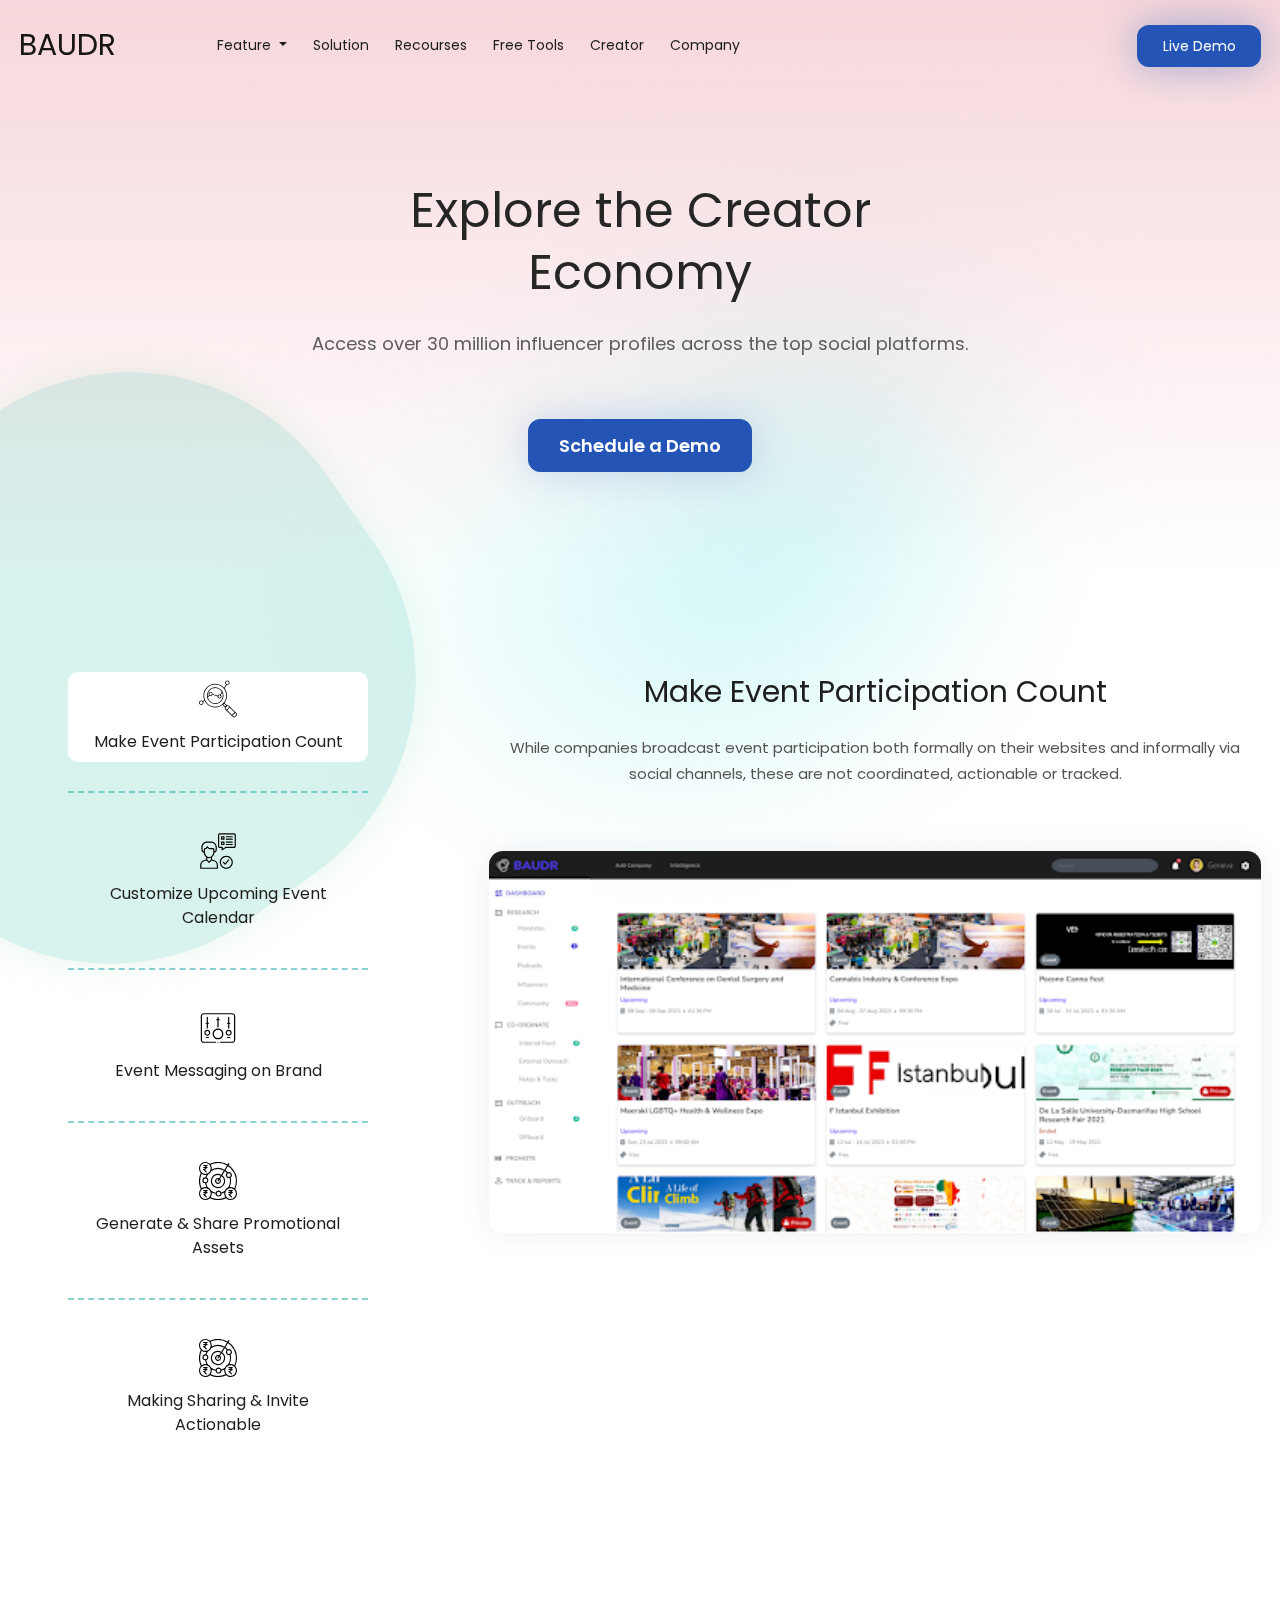
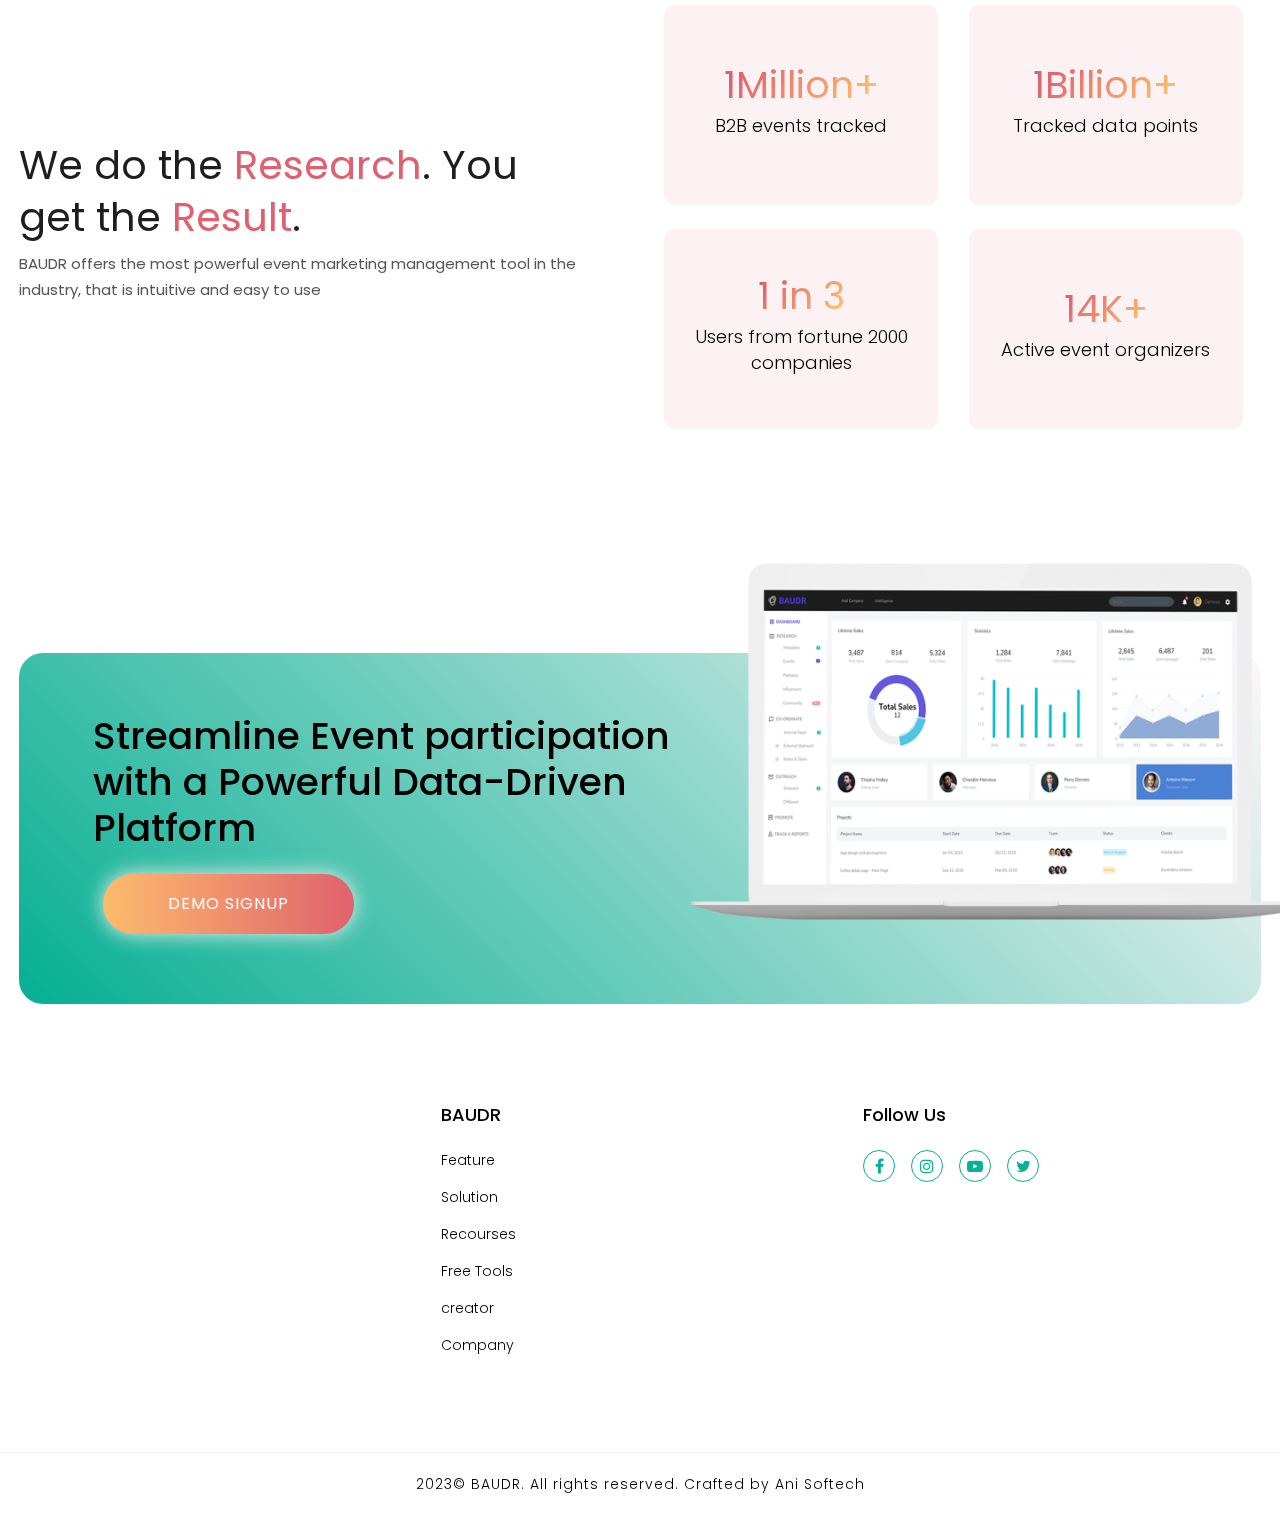
==== commit 28472e2b: "Signin button comment for all pages and phone number design issue fixed" ====
--- a/amplify-participation.html
+++ b/amplify-participation.html
@@ -124,10 +124,10 @@
                             </li>
                         </ul>
                     </div>
-                    <div class="header_login ms-auto">
+<!--                    <div class="header_login ms-auto">
                         <a href="demo.html"><svg width="16" height="17" viewBox="0 0 16 17" fill="none" xmlns="http://www.w3.org/2000/svg"><g clip-path="url(#clip0_920_14251)"><path d="M2.66602 15.1667C2.66602 13.7522 3.22792 12.3956 4.22811 11.3954C5.22831 10.3952 6.58486 9.83332 7.99935 9.83332C9.41384 9.83332 10.7704 10.3952 11.7706 11.3954C12.7708 12.3956 13.3327 13.7522 13.3327 15.1667H11.9993C11.9993 14.1058 11.5779 13.0884 10.8278 12.3382C10.0776 11.5881 9.06021 11.1667 7.99935 11.1667C6.93848 11.1667 5.92107 11.5881 5.17092 12.3382C4.42078 13.0884 3.99935 14.1058 3.99935 15.1667H2.66602ZM7.99935 9.16666C5.78935 9.16666 3.99935 7.37666 3.99935 5.16666C3.99935 2.95666 5.78935 1.16666 7.99935 1.16666C10.2093 1.16666 11.9993 2.95666 11.9993 5.16666C11.9993 7.37666 10.2093 9.16666 7.99935 9.16666ZM7.99935 7.83332C9.47268 7.83332 10.666 6.63999 10.666 5.16666C10.666 3.69332 9.47268 2.49999 7.99935 2.49999C6.52602 2.49999 5.33268 3.69332 5.33268 5.16666C5.33268 6.63999 6.52602 7.83332 7.99935 7.83332Z" fill="#4C4D4F"></path></g><defs><clipPath id="clip0_920_14251"><rect width="16" height="16" fill="white" transform="translate(0 0.5)"></rect></clipPath></defs></svg> 
                             Sign in</a>
-                    </div>
+                    </div>-->
                     <!--<a href="" class="headerPricingBtn">Pricing</a>-->
                     <a href="demo.html" class="liveDemoBtn">Live Demo</a>
                 </div>
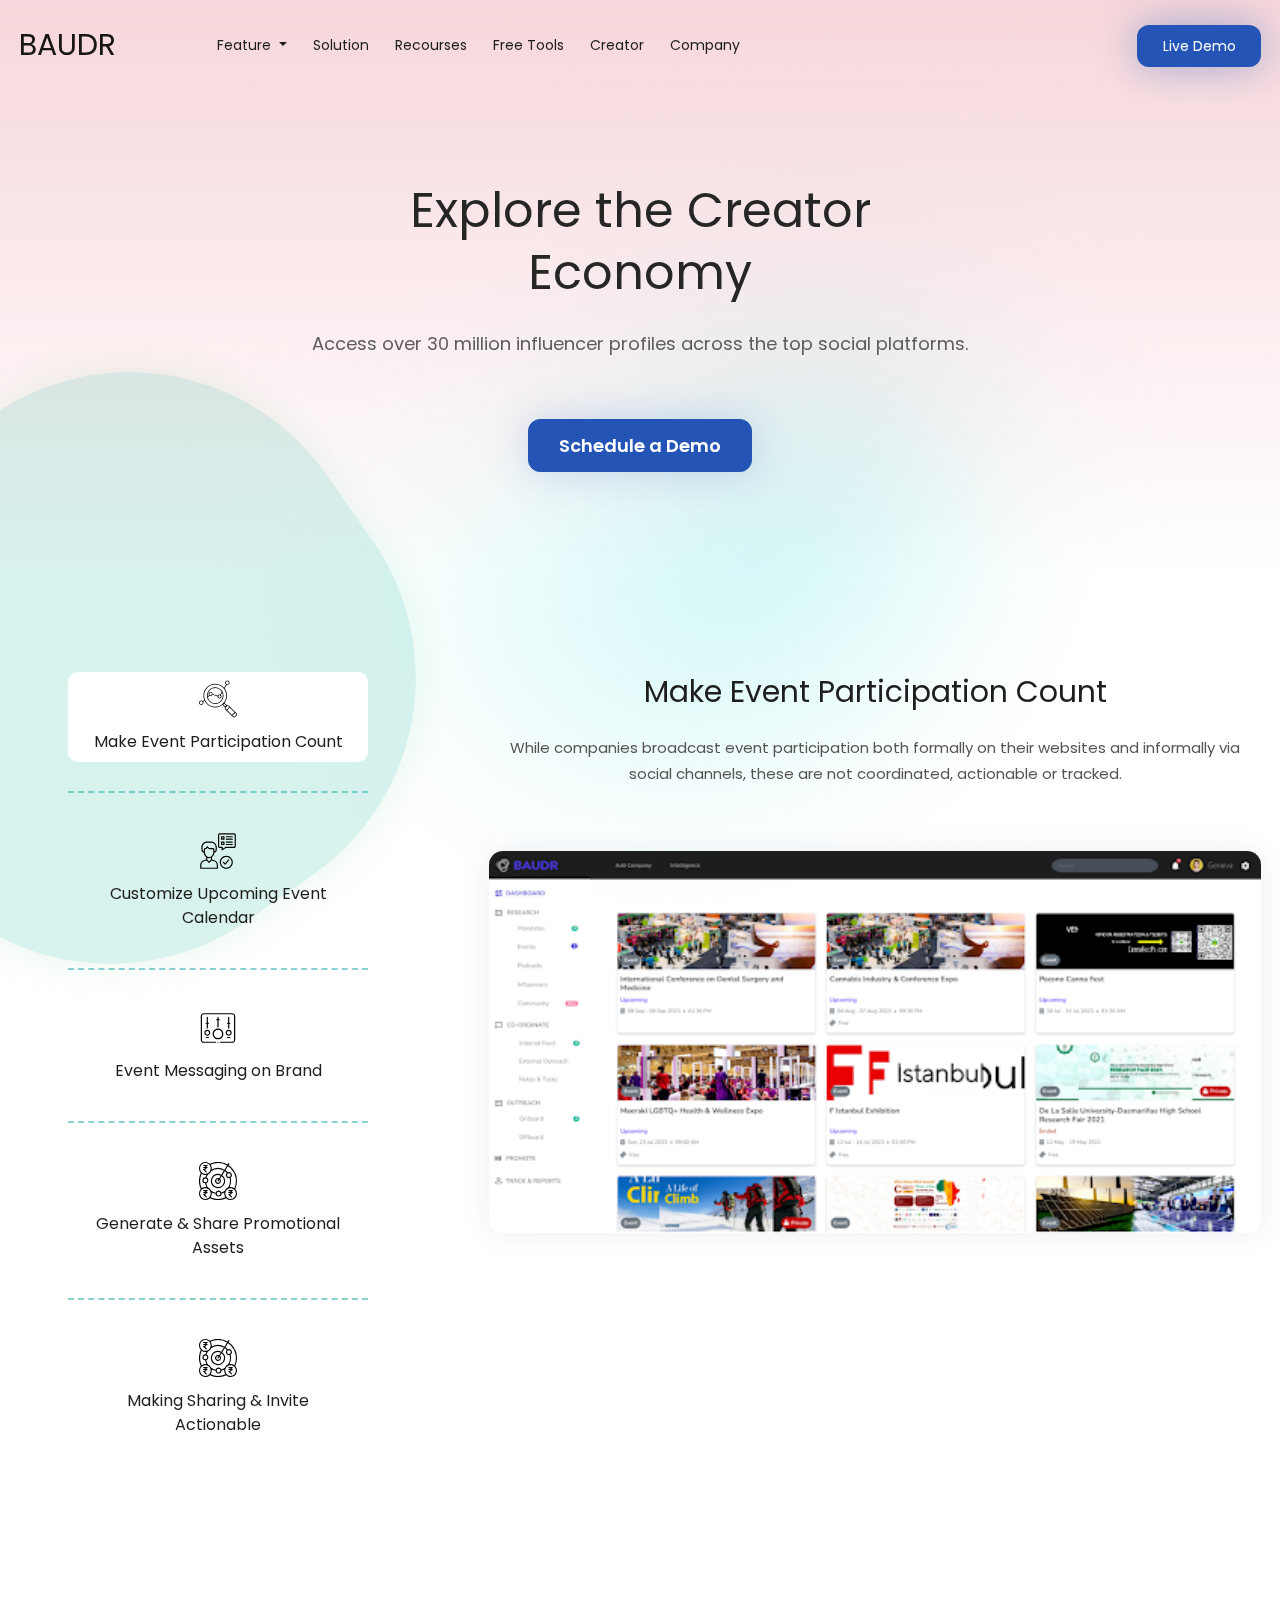
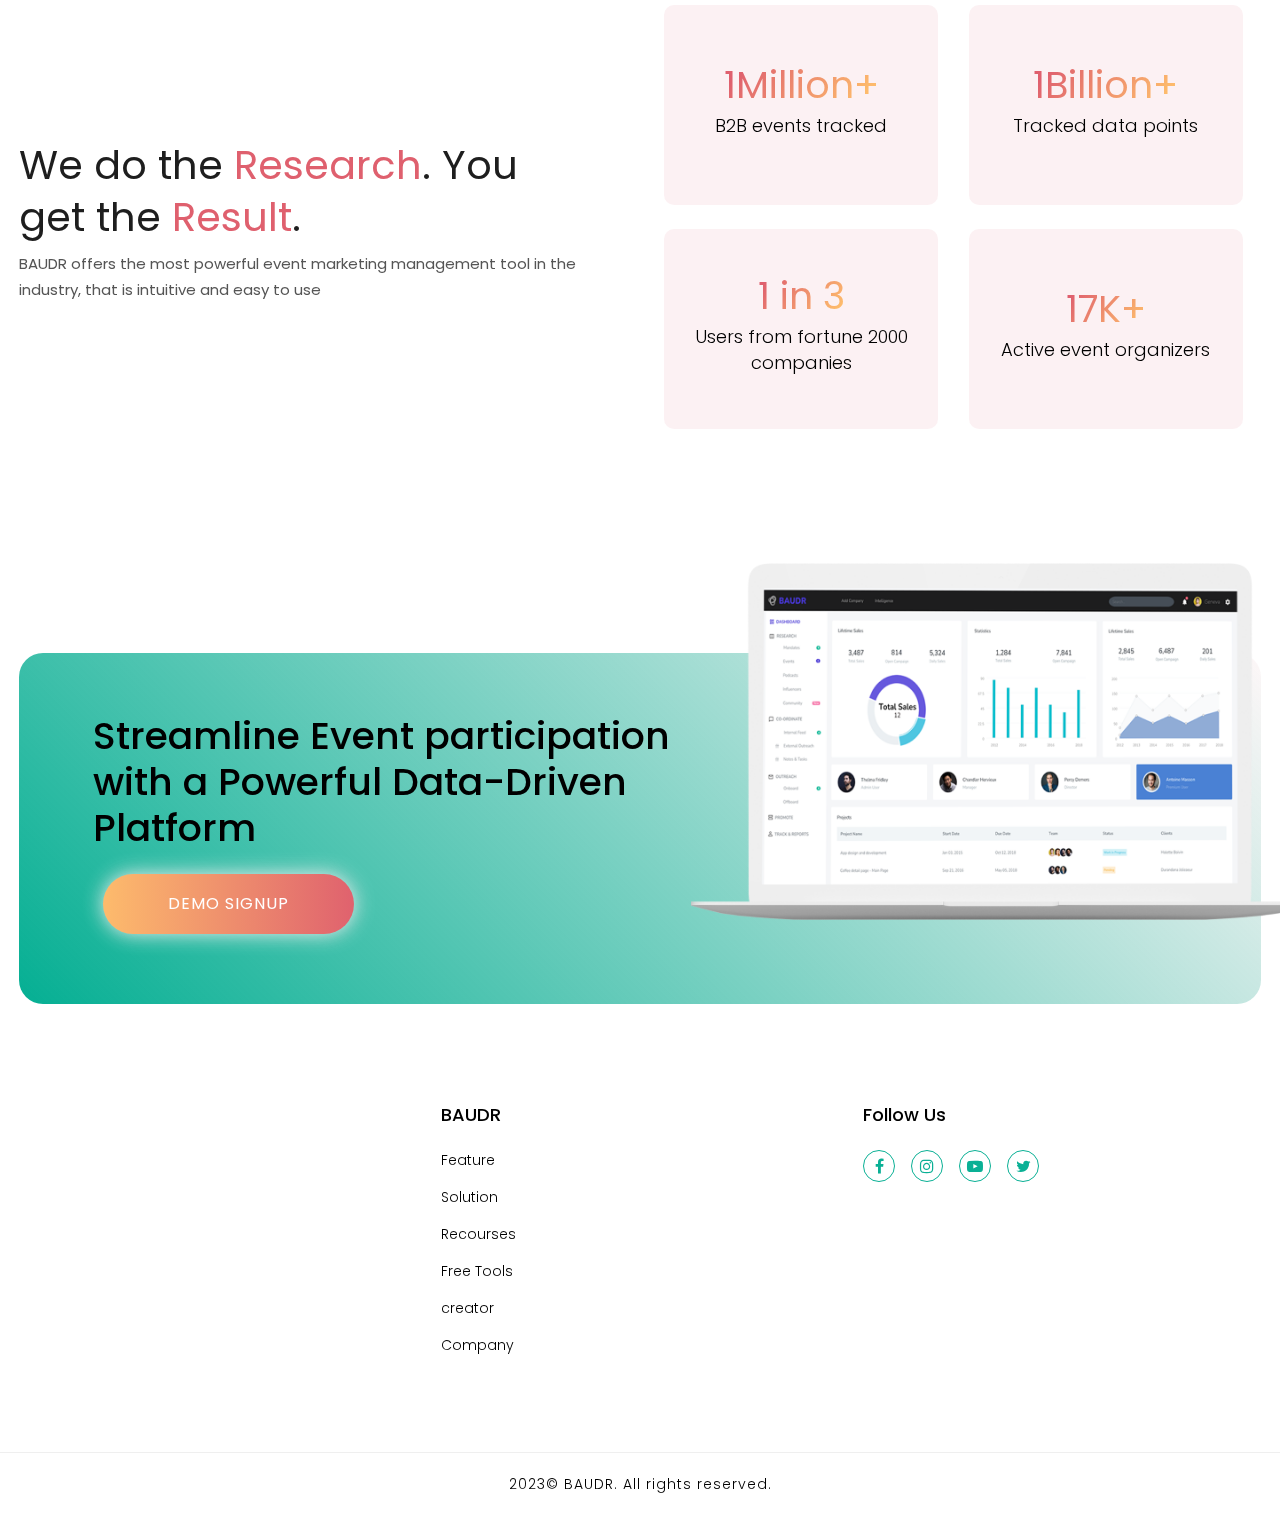
==== commit 642649c8: "Small changes" ====
--- a/amplify-participation.html
+++ b/amplify-participation.html
@@ -354,7 +354,7 @@
             </div>
         </div>
         <div class="copyRight">
-            <p class="mb-0">2023© BAUDR. All rights reserved. Crafted by <a href="https://anisoftech.com/">Ani Softech</a></p>
+            <p class="mb-0">2023© BAUDR. All rights reserved. <!--Crafted by <a href="https://anisoftech.com/">Ani Softech</a>--></p>
         </div>
     </footer>
 
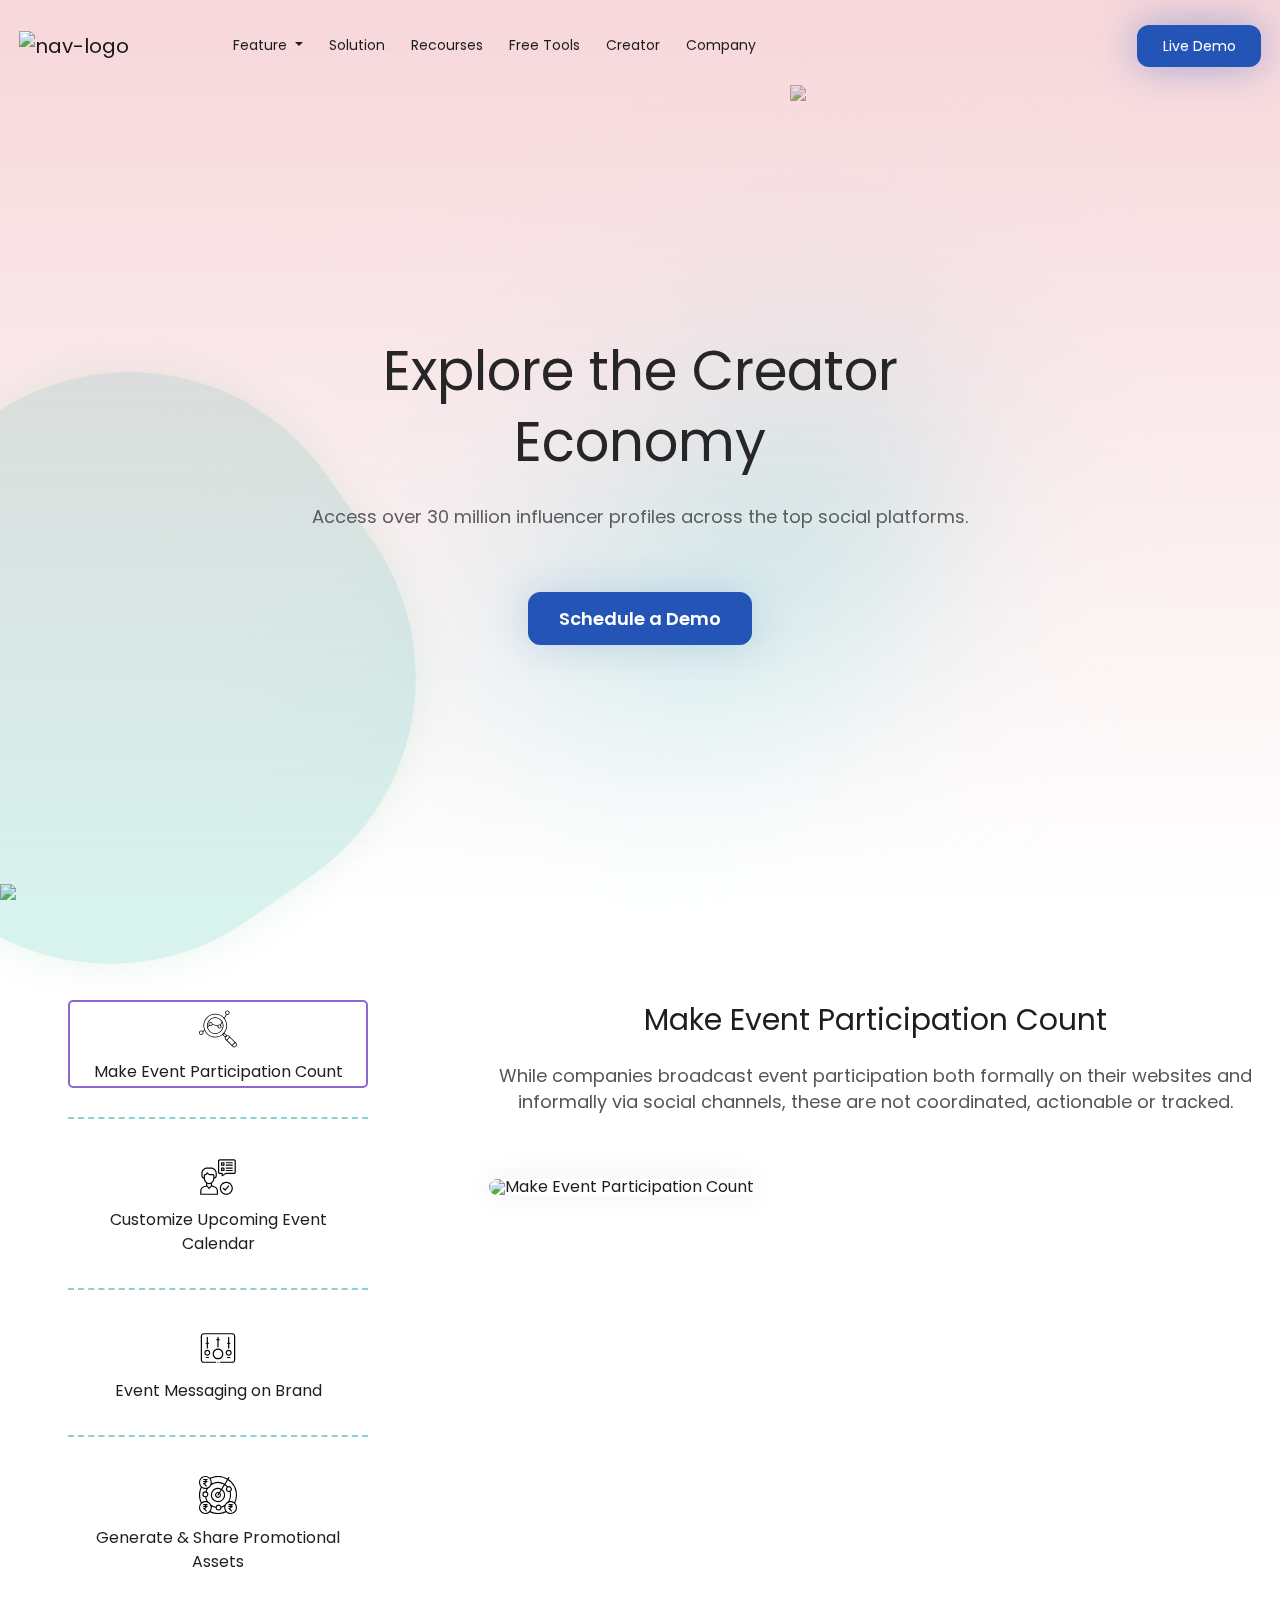
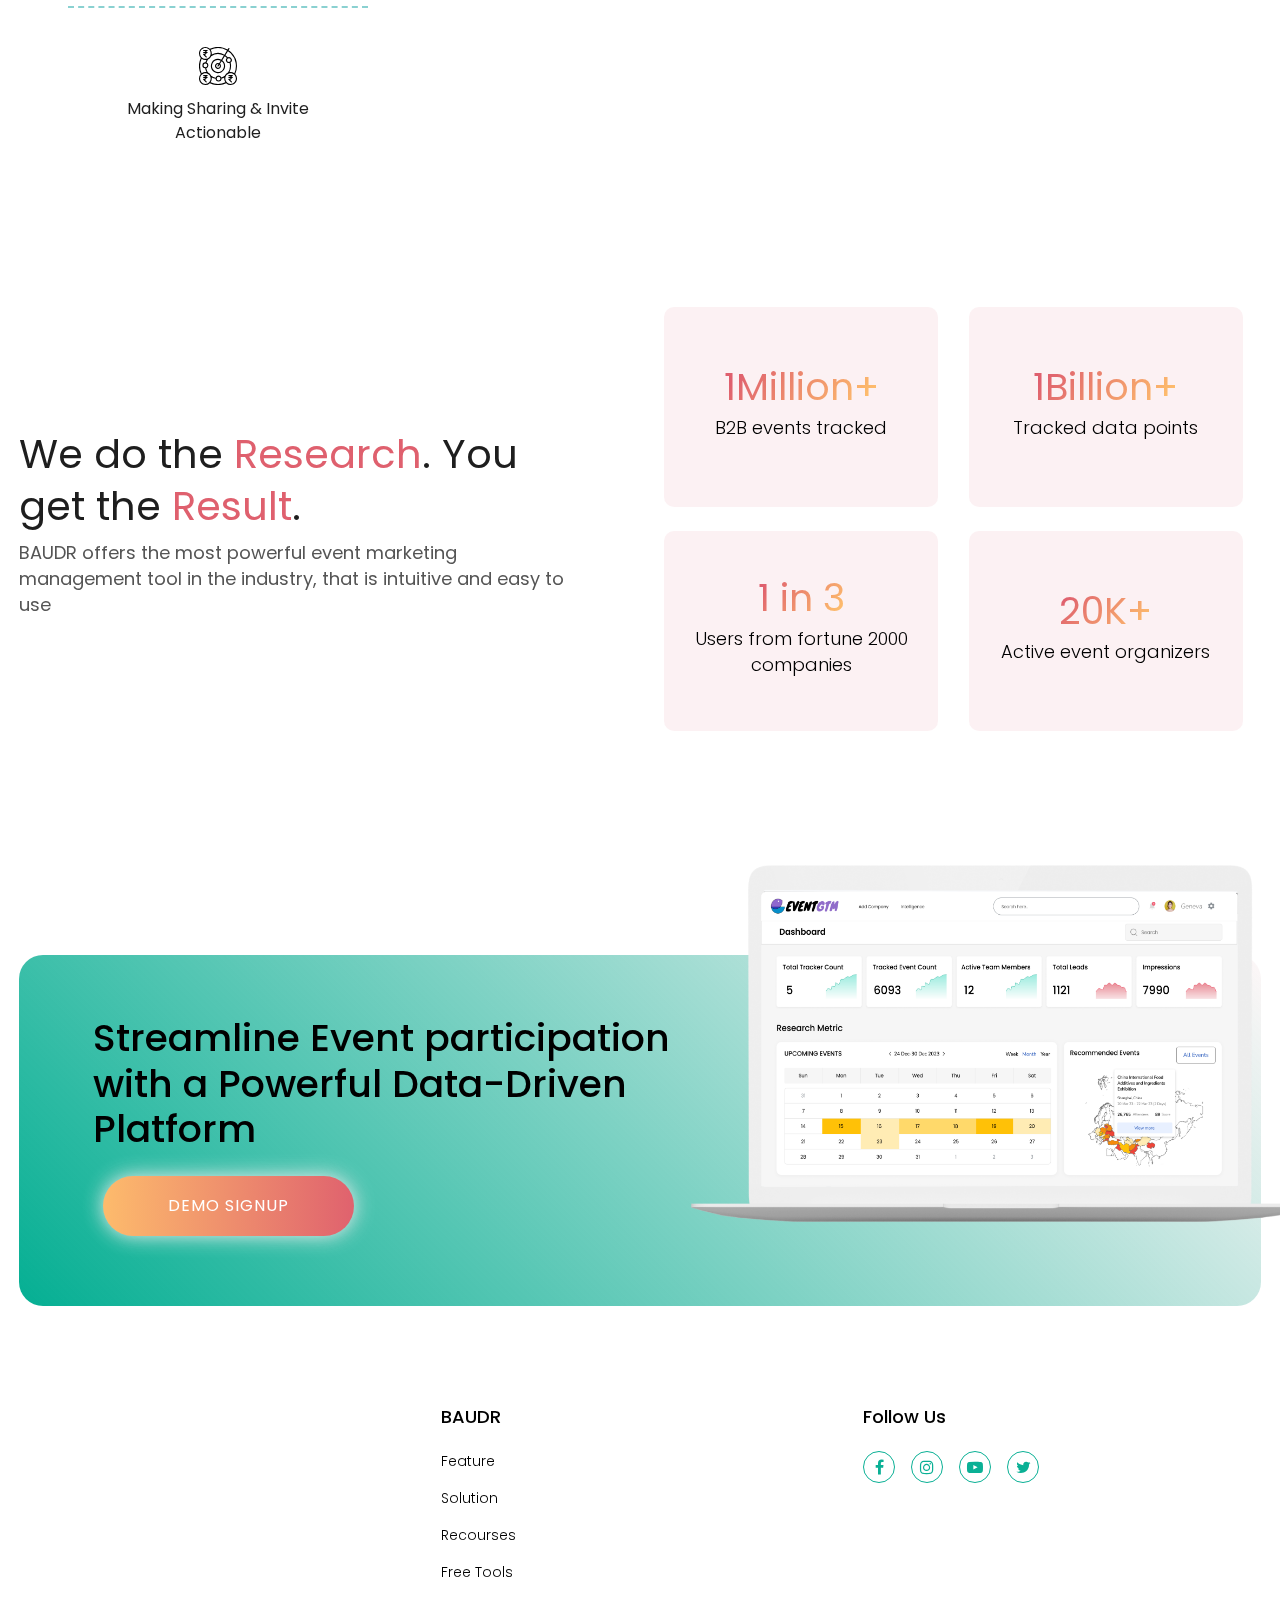
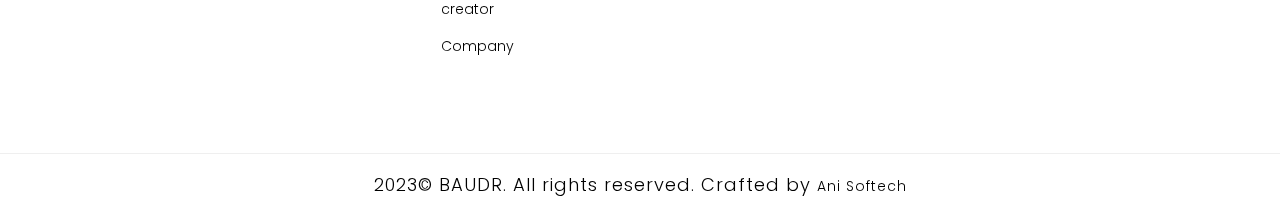
==== commit 72c01f6b: "Branch syned with main" ====
--- a/amplify-participation.html
+++ b/amplify-participation.html
@@ -28,7 +28,7 @@
         <header id="header" class="header fixed-top">
             <nav class="navbar navbar-expand-lg py-4">
                 <div class="container-fluid container-xl">
-                    <a class="navbar-brand header_logo" href="index.html">BAUDR</a> <!-- Main Logo -->
+                    <img src="./assets/img/eventgtm.png" class="navbar-brand header_logo" alt="nav-logo">
                     <button class="navbar-toggler" type="button" data-bs-toggle="collapse" data-bs-target="#navbarSupportedContent" aria-controls="navbarSupportedContent" aria-expanded="false" aria-label="Toggle navigation">
                         <span class="navbar-toggler-icon"></span>
                     </button>
@@ -42,7 +42,7 @@
                                     <li>
                                         <a class="dropdown-item" href="research-identify.html">
                                             <div class="navLinkImg mb-4">
-                                                <img src="./assets/img/hero.png" alt="Link Image">
+                                                <img src="./assets/img/researchOptionsMain.png" alt="Link Image">
                                             </div>
                                             <div class="dropDownNalinkText d-flex align-items-center">
                                                 <span class="me-2">
@@ -57,7 +57,7 @@
                                     <li>
                                         <a class="dropdown-item" href="manage-communication.html">
                                             <div class="navLinkImg mb-4">
-                                                <img src="./assets/img/hero.png" alt="Link Image">
+                                                <img src="./assets/img/coordinatioonDashboard.png" alt="Link Image">
                                             </div>
                                             <div class="dropDownNalinkText d-flex align-items-center">
                                                 <span class="me-2">
@@ -72,7 +72,7 @@
                                     <li>
                                         <a class="dropdown-item" href="amplify-participation.html">
                                             <div class="navLinkImg mb-4">
-                                                <img src="./assets/img/hero.png" alt="Link Image">
+                                                <img src="./assets/img/amplifyMain.png" alt="Link Image">
                                             </div>
                                             <div class="dropDownNalinkText d-flex align-items-center">
                                                 <span class="me-2">
@@ -87,7 +87,7 @@
                                     <li>
                                         <a class="dropdown-item" href="track-outcome.html">
                                             <div class="navLinkImg mb-4">
-                                                <img src="./assets/img/hero.png" alt="Link Image">
+                                                <img src="./assets/img/eventTrackerMain.png" alt="Link Image">
                                             </div>
                                             <div class="dropDownNalinkText d-flex align-items-center">
                                                 <span class="me-2">
@@ -136,6 +136,8 @@
 
         <main>
             <section class="heroSection position-relative innerHeroSection">
+                <img src="./assets/img/amplifyBackgroundOne.png"  class="heroSection_backgroundOne" />
+                <img src="./assets/img/amplifyBackgroundTwo.png"  class="heroSection_backgroundTwo"/>
                 <div class="container-xl">
                     <div class="row">
                         <div class="col-12 text-center">
@@ -193,7 +195,7 @@
                                             <p class="fw-normal">While companies broadcast event participation both formally on their websites and informally via social channels, these are not coordinated, actionable or tracked.</p>
                                         </div>
                                         <div class="position-relative">
-                                            <img src="./assets/img/make-event.png" class="figure-img img-fluid mb-4" alt="Make Event Participation Count">
+                                            <img src="./assets/img/eventParticipation.png" class="figure-img img-fluid mb-4" alt="Make Event Participation Count">
                                         </div>
                                     </div>
                                 </div>
@@ -204,7 +206,7 @@
                                             <p class="fw-normal">Add, manage and display events your company is participating in from a central dashboard</p>
                                         </div>
                                         <div class="position-relative">
-                                            <img src="./assets/img/messageBrand.png" class="figure-img img-fluid mb-4" alt="Event Messaging on Brand">
+                                            <img src="./assets/img/eventBranding.png" class="figure-img img-fluid mb-4" alt="Event Messaging on Brand">
                                         </div>
                                     </div>
                                 </div>
@@ -216,7 +218,7 @@
                                         </div>
 
                                         <div class="position-relative">
-                                            <img src="./assets/img/event-cal.png" class="figure-img img-fluid mb-4" alt="Customize Upcoming Event Calendar">
+                                            <img src="./assets/img/eventMessaging.png" class="figure-img img-fluid mb-4" alt="Customize Upcoming Event Calendar">
                                         </div>
                                     </div>
                                 </div>
@@ -239,7 +241,7 @@
                                             <p class="fw-normal">Make all the messaging across your website, email, social actionable, with an easy to show interest and meeting setup for your event teams. Dont leave it to chance.</p>
                                         </div>
                                         <div class=" position-relative">
-                                            <img src="./assets/img/InviteActionable.png" class="figure-img img-fluid mb-4" alt="Making Sharing & Invite Actionable">
+                                            <img src="./assets/img/invitePromote.png" class="figure-img img-fluid mb-4" alt="Making Sharing & Invite Actionable">
                                         </div>
                                     </div>
                                 </div>     
@@ -354,7 +356,7 @@
             </div>
         </div>
         <div class="copyRight">
-            <p class="mb-0">2023© BAUDR. All rights reserved. <!--Crafted by <a href="https://anisoftech.com/">Ani Softech</a>--></p>
+            <p class="mb-0">2023© BAUDR. All rights reserved. Crafted by <a href="https://anisoftech.com/">Ani Softech</a></p>
         </div>
     </footer>
 
--- a/assets/css/style.css
+++ b/assets/css/style.css
@@ -1,92 +1,107 @@
+h1 {
+  font-size: 55px !important;
+}
+p {
+  font-size: 18px !important;
+}
+
 :root {
-    scroll-behavior: smooth;
-  }
-
-  body {
-    font-family: 'Poppins', sans-serif;
-    color: #1e1e1e;
-    box-sizing: border-box;
-  }
-  p{
-    color: #555555;
-    font-weight: 300;
-    font-size: 15px;
-    line-height: 26px;
+  scroll-behavior: smooth;
+}
+
+body {
+  font-family: "Poppins", sans-serif;
+  color: #1e1e1e;
+  box-sizing: border-box;
+}
+p {
+  color: #555555;
+  font-weight: 300;
+  font-size: 15px;
+  line-height: 26px;
 }
 .linkBtn {
-  color: #DF606E;
+  color: #df606e;
   text-decoration: none;
 }
-.py-100{
+.py-100 {
   padding-top: 100px;
   padding-bottom: 100px;
 }
-.mt-100{margin-top: 100px;}
-.pt-100{ padding-bottom: 100px;}
-
-.pb-100{ padding-bottom: 100px;}
+.mt-100 {
+  margin-top: 100px;
+}
+.pt-100 {
+  padding-bottom: 100px;
+}
+
+.pb-100 {
+  padding-bottom: 100px;
+}
 
 .figure-caption {
-    color: #1E1E1E;
-}
-  .theBlurry{
-     background: hsla(0,0%,100%,.5);
-    -webkit-backdrop-filter: blur(10px);
-    backdrop-filter: blur(10px); 
-    border-bottom: 1px solid #fff;
-    transition: opacity .3s;
-  }
-  header.theBlurry:before {
-    opacity: 1;
-  }
-  header:before {
-    content: "";
-    position: absolute;
-    top: 0;
-    left: 0;
-    width: 100%;
-    height: 100%;
-    background: hsla(0,0%,100%,.5);
-    -webkit-backdrop-filter: blur(10px);
-    backdrop-filter: blur(10px);
-    opacity: 0;
-    transition: opacity .3s;
-    border-bottom: 1px solid #fff;
-    z-index: 0;
-}
-  .modern-app-round {
-    position: fixed;
-    width: 600px;
-    height: 600px;
-    border-radius: 50%;
-    -webkit-filter: blur(100px);
-    filter: blur(100px);
-    pointer-events: none;
-    z-index: -2;
-    background-color: rgba(247,150,28,.15);
-    background-color: rgba(60, 189, 168,.15);
-    background-color: rgba(36, 85, 182, .15);
-    background: url(../img/background.jpg);
-}
-  .liveDemoBtn, .headerPricingBtn {
-    position: relative;
-    z-index: 2;
-    box-shadow: 0 0 40px rgba(60, 189, 168,.4);
-    box-shadow: 0 0 40px rgba(36, 85, 182,0.4);
-    border-radius: 12px;
-    width: 124px;
-    display: flex;
-    justify-content: center;
-    align-items: center;
-    font-weight: 400;
-    font-size: 14px;
-    line-height: 110%;
-    text-decoration: none;
-    padding: 14px 0 13px;
-    background: #2455B6;
-    color: #fff;
-    transition: 0.5s;
-    margin-left: 16px;
+  color: #1e1e1e;
+  text-align: center;
+}
+.theBlurry {
+  background: hsla(0, 0%, 100%, 0.5);
+  -webkit-backdrop-filter: blur(10px);
+  backdrop-filter: blur(10px);
+  border-bottom: 1px solid #fff;
+  transition: opacity 0.3s;
+}
+header.theBlurry:before {
+  opacity: 1;
+}
+header:before {
+  content: "";
+  position: absolute;
+  top: 0;
+  left: 0;
+  width: 100%;
+  height: 100%;
+  background: hsla(0, 0%, 100%, 0.5);
+  -webkit-backdrop-filter: blur(10px);
+  backdrop-filter: blur(10px);
+  opacity: 0;
+  transition: opacity 0.3s;
+  border-bottom: 1px solid #fff;
+  z-index: 0;
+}
+.modern-app-round {
+  position: fixed;
+  width: 600px;
+  height: 600px;
+  border-radius: 50%;
+  -webkit-filter: blur(100px);
+  filter: blur(100px);
+  pointer-events: none;
+  z-index: -2;
+  background-color: rgba(247, 150, 28, 0.15);
+  background-color: rgba(60, 189, 168, 0.15);
+  background-color: rgba(36, 85, 182, 0.15);
+  background: url(../img/background.jpg);
+}
+.liveDemoBtn,
+.headerPricingBtn {
+  position: relative;
+  z-index: 2;
+  box-shadow: 0 0 40px rgba(60, 189, 168, 0.4);
+  box-shadow: 0 0 40px rgba(36, 85, 182, 0.4);
+  border-radius: 12px;
+  width: 124px;
+  display: flex;
+  justify-content: center;
+  align-items: center;
+  font-weight: 400;
+  font-size: 14px;
+  line-height: 110%;
+  text-decoration: none;
+  padding: 14px 0 13px;
+  background: #2455b6;
+  color: #fff;
+  transition: 0.5s;
+  margin-left: 16px;
 }
 .btn.btn-primary {
   background: #2455b6;
@@ -97,7 +112,7 @@
   font-weight: 600;
   font-size: 18px;
 }
-.innerHeroSection h1{
+.innerHeroSection h1 {
   font-weight: 400;
   font-size: 48px;
   line-height: 130%;
@@ -105,58 +120,57 @@
   margin-bottom: 24px;
 }
 
-.innerHeroSection p{
+.innerHeroSection p {
   font-weight: 400;
   font-size: 18px;
   line-height: 170%;
-  color: rgba(76,77,79,.9);
+  color: rgba(76, 77, 79, 0.9);
   margin-bottom: 60px;
 }
-
 
 .heroCaption {
   padding-right: 30px;
 }
 .headerPricingBtn {
   background-color: #fff;
-  color: #2455B6;
-}
-button.navbar-toggler{
+  color: #2455b6;
+}
+button.navbar-toggler {
   order: 1;
   margin-left: 16px;
 }
-.mobileActive{
+.mobileActive {
   display: none;
 }
-.header_login{
+.header_login {
   margin-right: 28px;
-} 
-.header_login a{
+}
+.header_login a {
   font-weight: 400;
-    font-size: 14px;
-    color: #1E1E1E;
-    text-decoration: none;
-}
-.liveDemoBtn:hover{
+  font-size: 14px;
+  color: #1e1e1e;
+  text-decoration: none;
+}
+.liveDemoBtn:hover {
   color: #fff;
-  transform:translateX(1)
+  transform: translateX(1);
 }
 .navbar-brand.header_logo {
-  width: 110px;
-  height: 40px;
-  margin-right: 80px;
-  z-index: 2;
+  width: 190px;
+  height: auto;
+  /* margin-right: 80px; */
+  /* z-index: 2;
   font-size: 30px;
-  line-height: 28px;
+  line-height: 28px; */
 }
 .header--nav li {
   margin-right: 10px;
   position: initial;
 }
-.header--nav li:last-child{
+.header--nav li:last-child {
   margin: 0;
 }
-.nav-item.dropdown ul.dropdown-menu{
+.nav-item.dropdown ul.dropdown-menu {
   display: flex !important;
   position: absolute;
   left: 0;
@@ -172,7 +186,7 @@
 }
 .nav-item.dropdown:hover ul.dropdown-menu {
   transform: translateY(0);
-  box-shadow: 0 0 100px rgba(40,187,187,.2);
+  box-shadow: 0 0 100px rgba(40, 187, 187, 0.2);
 }
 .navbar-nav .nav-link {
   position: relative;
@@ -188,25 +202,24 @@
   padding-top: 80px;
 } */
 
-
 /* -------------------------- Drop Down ------------------------------ */
 /* .nav-item.dropdown .nav-link.dropdown-toggle:hover .nav-item.dropdown .nav-link.dropdown-toggle + .dropdown-menu {
   display: block;
 } */
 .navLinkImg img {
-    width: 153px;
-    box-shadow: 0 0 15px rgba(40,187,187,.2);
-    border-radius: 6px;
-    height: 100px;
+  width: 153px;
+  box-shadow: 0 0 15px rgba(40, 187, 187, 0.2);
+  border-radius: 6px;
+  height: 100px;
 }
 .dropDownNalinkText {
   font-size: 14px;
   position: relative;
 }
-.dropDownNalinkText span{
+.dropDownNalinkText span {
   line-height: 10px;
 }
-.customNavDropDown{
+.customNavDropDown {
   display: flex;
 }
 .customNavDropDown li a {
@@ -216,21 +229,20 @@
   color: #4c4d4f;
   font-size: 16px;
   line-height: 110%;
-  transition: color .3s;
-  background: rgba(255,78,47,.05)
-}
-.customNavDropDown li:nth-child(2) a{
-  background: rgba(223,96,110,0.2)
-}
-.customNavDropDown li:nth-child(3) a{
-  background: rgba(99,88,213,0.2)
-}
-.customNavDropDown li:nth-child(4) a{
-  background: rgba(60,189,168,0.2)
-  
+  transition: color 0.3s;
+  background: rgba(255, 78, 47, 0.05);
+}
+.customNavDropDown li:nth-child(2) a {
+  background: rgba(223, 96, 110, 0.2);
+}
+.customNavDropDown li:nth-child(3) a {
+  background: rgba(99, 88, 213, 0.2);
+}
+.customNavDropDown li:nth-child(4) a {
+  background: rgba(60, 189, 168, 0.2);
 }
 .dropDownNalinkText:before {
-  background: #3CBDA8;
+  background: #3cbda8;
   height: 1px;
   width: 0;
   position: absolute;
@@ -238,8 +250,8 @@
   bottom: -2px;
   transition: 0.5s;
 }
-.customNavDropDown li a:hover .dropDownNalinkText{
-  color: #3CBDA8;
+.customNavDropDown li a:hover .dropDownNalinkText {
+  color: #3cbda8;
 }
 .customNavDropDown li a:hover .dropDownNalinkText:before {
   width: 88%;
@@ -247,20 +259,20 @@
 
 /* -------------------- Hero Section ------------------- */
 
-.heroCaption h1{
+.heroCaption h1 {
   font-weight: 700;
-  font-size: 36px;
+  font-size: 50px;
   line-height: 130%;
   color: #1e1e1e;
 }
-.heroCaption p{
+.heroCaption p {
   font-weight: 400;
   font-size: 16px;
   line-height: 170%;
   color: #555555;
 }
 
-.banner_img{
+.banner_img {
   overflow: hidden;
   border-radius: 10px;
   box-shadow: 0px 10px 30px 0px rgba(78, 76, 76, 0.2);
@@ -269,9 +281,10 @@
   animation: moveUpDown 5s linear infinite;
 }
 
-.dashboardImgSpinner, .shape1 {
+.dashboardImgSpinner,
+.shape1 {
   height: 65px;
-  width: 65px ;
+  width: 65px;
   -webkit-animation: spinner-animation 5s linear infinite;
   animation: spinner-animation 5s linear infinite;
   background-color: #3cbda836;
@@ -283,7 +296,7 @@
   left: -14%;
 }
 .shape1 {
-  background: #df606e47 ;
+  background: #df606e47;
   left: 10%;
   top: 20%;
   border-radius: 5px;
@@ -306,22 +319,22 @@
 }
 
 @keyframes rotating {
-0% {
-  left: 5%;
-  top: 10%;
-  -webkit-transform: rotate(0deg);
-  transform: rotate(0deg);
-}
-
-100% {
-  left: 15%;
-  top: 60%;
-  -webkit-transform: rotate(1turn);
-  transform: rotate(1turn);
-}
-}
-
-@keyframes moveUpDown{
+  0% {
+    left: 5%;
+    top: 10%;
+    -webkit-transform: rotate(0deg);
+    transform: rotate(0deg);
+  }
+
+  100% {
+    left: 15%;
+    top: 60%;
+    -webkit-transform: rotate(1turn);
+    transform: rotate(1turn);
+  }
+}
+
+@keyframes moveUpDown {
   0% {
     transform: translateY(0);
   }
@@ -332,42 +345,67 @@
     transform: translateY(0);
   }
 }
-@keyframes animationFramesOne{
+@keyframes animationFramesOne {
   /* animation: animationFramesOne 15s infinite linear; */
 
   0% {
     transform: translate(0px, 0px) rotate(0deg);
-}
-20% {
+  }
+  20% {
     transform: translate(73px, -1px) rotate(36deg);
-}
-40% {
+  }
+  40% {
     transform: translate(141px, 72px) rotate(72deg);
-}
-60% {
+  }
+  60% {
     transform: translate(83px, 122px) rotate(108deg);
-}
-80% {
+  }
+  80% {
     transform: translate(-40px, 72px) rotate(144deg);
-}
-100% {
+  }
+  100% {
     transform: translate(0px, 0px) rotate(0deg);
-}
-
-}
-
+  }
+}
 
 .heroSection {
   width: 100%;
-  /* height: 100vh; */
+  height: 100vh;
+  overflow: hidden;
+  display: grid;
+  place-content: center;
+  position: relative !important;
   background: url(../img/hero-bg.png) top center no-repeat;
   background-size: cover;
   padding: 180px 0 100px;
-  background: -webkit-gradient(linear,left bottom,left top,from(rgba(22,163,74,0)),color-stop(50%,rgba(22,163,74,.15)),to(rgba(22,163,74,.3)));
-  background: linear-gradient(to top,rgba(22,163,74,0) 0,rgba(22,163,74,.15) 50%,rgba(22,163,74,.3) 100%);
-  background: -webkit-gradient(linear,left bottom,left top,from(rgba(22,163,74,0)),color-stop(50%,rgba(227,122,134,.15)),to(rgba(227,122,134,.3)));
-  background: linear-gradient(to top,rgba(22,163,74,0) 0,rgba(227,122,134,.15) 50%,rgba(227,122,134,.3) 100%);
-
+  background: -webkit-gradient(
+    linear,
+    left bottom,
+    left top,
+    from(rgba(22, 163, 74, 0)),
+    color-stop(50%, rgba(22, 163, 74, 0.15)),
+    to(rgba(22, 163, 74, 0.3))
+  );
+  background: linear-gradient(
+    to top,
+    rgba(22, 163, 74, 0) 0,
+    rgba(22, 163, 74, 0.15) 50%,
+    rgba(22, 163, 74, 0.3) 100%
+  );
+  background: -webkit-gradient(
+    linear,
+    left bottom,
+    left top,
+    from(rgba(22, 163, 74, 0)),
+    color-stop(50%, rgba(227, 122, 134, 0.15)),
+    to(rgba(227, 122, 134, 0.3))
+  );
+  background: linear-gradient(
+    to top,
+    rgba(22, 163, 74, 0) 0,
+    rgba(227, 122, 134, 0.15) 50%,
+    rgba(227, 122, 134, 0.3) 100%
+  );
 }
 .circleImg {
   position: absolute;
@@ -379,13 +417,12 @@
 
 /* -------------------- Hero Section End ------------------- */
 
-
 .imgInfCol {
   position: relative;
   width: 205px;
   height: 143px;
-  background: hsla(0,0%,100%,.8);
-  box-shadow: 0 1px 12px rgba(0,0,0,.09);
+  background: hsla(0, 0%, 100%, 0.8);
+  box-shadow: 0 1px 12px rgba(0, 0, 0, 0.09);
   -webkit-backdrop-filter: blur(10px);
   backdrop-filter: blur(10px);
   border-radius: 17px;
@@ -395,49 +432,50 @@
 
 .problemItem {
   min-height: 36.44rem;
-  background-color: rgba(255,78,47,.05);
+  background-color: rgba(255, 78, 47, 0.05);
   padding: 40px 24px;
   overflow: hidden;
   border-radius: 2.38rem;
-  border: 1px solid rgba(255,78,47,.15);
+  border: 1px solid rgba(255, 78, 47, 0.15);
   transition: 0.8s;
 }
 .problemItem:hover {
-  background: rgba(255,78,47,.8);
+  background: rgba(255, 78, 47, 0.8);
   color: #fff;
 }
-.problemItem:hover p, .problemItem:hover a{
+.problemItem:hover p,
+.problemItem:hover a {
   color: #fff;
 }
-.problemCardCol:nth-child(2) .problemItem{
-  border-color: rgba(223,96,110,.15);
-  background-color: rgba(223,96,110,0.2);
-}
-.problemCardCol:nth-child(2):hover .problemItem{
-  background-color: rgb(223,96,110);
-}
-.problemCardCol:nth-child(3) .problemItem{
-  border-color: rgba(99,88,213,.15);
-  background-color: rgba(99,88,213,0.2);
-}
-.problemCardCol:nth-child(3):hover .problemItem{
-  background-color: rgb(99,88,213);
-}
-.problemCardCol:nth-child(4) .problemItem{
-  border-color: rgba(223,96,110,.15);
-  background-color: rgba(60,189,168,0.2);
-}
-.problemCardCol:nth-child(4):hover .problemItem{
-  background-color: rgb(60,189,168);
-} 
-
-.heading{
+.problemCardCol:nth-child(2) .problemItem {
+  border-color: rgba(223, 96, 110, 0.15);
+  background-color: rgba(223, 96, 110, 0.2);
+}
+.problemCardCol:nth-child(2):hover .problemItem {
+  background-color: rgb(223, 96, 110);
+}
+.problemCardCol:nth-child(3) .problemItem {
+  border-color: rgba(99, 88, 213, 0.15);
+  background-color: rgba(99, 88, 213, 0.2);
+}
+.problemCardCol:nth-child(3):hover .problemItem {
+  background-color: rgb(99, 88, 213);
+}
+.problemCardCol:nth-child(4) .problemItem {
+  border-color: rgba(223, 96, 110, 0.15);
+  background-color: rgba(60, 189, 168, 0.2);
+}
+.problemCardCol:nth-child(4):hover .problemItem {
+  background-color: rgb(60, 189, 168);
+}
+
+.heading {
   font-weight: 400;
   font-size: 40px;
   line-height: 130%;
   color: #1e1e1e;
 }
-.subHeading{
+.subHeading {
   font-weight: 400;
   font-size: 30px;
   line-height: 130%;
@@ -445,7 +483,7 @@
   transition: 0.8s;
 }
 
-.leftCaption{
+.leftCaption {
   width: 70%;
 }
 .problemItemContent h3 {
@@ -467,7 +505,7 @@
   transition: 0.8s;
   height: 22rem;
 }
-.problemItem:hover .smoothCont{
+.problemItem:hover .smoothCont {
   transform: translateY(0%);
 }
 .ItemIcon i {
@@ -477,10 +515,10 @@
   border-radius: 40px;
   transform: scale(1);
   transform-origin: top left;
-  transition: 0.8s
-}
-.problemItem:hover .ItemIcon i  {
-  transform: scale(.5);
+  transition: 0.8s;
+}
+.problemItem:hover .ItemIcon i {
+  transform: scale(0.5);
 }
 .problemItemLearnMore {
   font-size: 15px;
@@ -497,23 +535,24 @@
   line-height: 24px;
   text-align: center;
   border-radius: 30px;
-  color: #1E1E1E;
+  color: #1e1e1e;
   margin-left: 4px;
 }
 
 .problemSection {
   padding: 100px 0;
 }
-.allInOneSection{
+.allInOneSection {
   padding: 100px 0;
 }
-.featureShapeLeft::before, .featureShapeRight::after{
+.featureShapeLeft::before,
+.featureShapeRight::after {
   content: "";
   position: absolute;
   z-index: -1;
-  background: rgba(60,189,168,0.2);
-  -webkit-box-shadow: 0 0 40px rgba(22,163,74,.1);
-  box-shadow: 0 0 40px rgba(22,163,74,.1);
+  background: rgba(60, 189, 168, 0.2);
+  -webkit-box-shadow: 0 0 40px rgba(22, 163, 74, 0.1);
+  box-shadow: 0 0 40px rgba(22, 163, 74, 0.1);
   left: -10rem;
   bottom: -3rem;
   width: 35rem;
@@ -522,7 +561,7 @@
   -webkit-transform: rotate(145deg);
   transform: rotate(145deg);
 }
-.featureShapeRight::after{
+.featureShapeRight::after {
   right: -10rem;
   left: auto;
 }
@@ -542,7 +581,7 @@
   position: absolute;
   left: 0;
   top: 8%;
-  color: #DF606E;
+  color: #df606e;
 }
 
 .counter-box {
@@ -559,13 +598,17 @@
   padding: 13px;
   backdrop-filter: blur(10px);
   background: #d8f2ee;
-  background: rgba(227,122,134,.1);
+  background: rgba(227, 122, 134, 0.1);
   height: 200px;
 }
 
 .counterText {
   font-size: 38px;
-  background: -webkit-linear-gradient(138.98deg,#fdbb6c 14.88%,#DF606E 85.95%);
+  background: -webkit-linear-gradient(
+    138.98deg,
+    #fdbb6c 14.88%,
+    #df606e 85.95%
+  );
   -webkit-background-clip: text;
   -webkit-text-fill-color: transparent;
 }
@@ -573,38 +616,43 @@
   padding: 0;
   color: #000;
   font-size: 18px;
-  font-weight: 300
-}
-.headingSpnColor span{
-  color: #DF606E;
+  font-weight: 300;
+}
+.headingSpnColor span {
+  color: #df606e;
 }
 .laptopImgCall img {
   width: 70%;
 }
-.callToActionContent{
+.callToActionContent {
   width: 80%;
   margin: 0 auto;
 }
 .callToActionContent h2 {
   font-size: 44px;
   font-weight: 600;
-  color: #DF606E;
+  color: #df606e;
 }
 .divider {
   height: 1px;
   width: 100%;
   background: #e5e5e5;
   margin: 50px 0;
-}            
+}
 .demoSignUpBtn {
-  background-image: linear-gradient(to right, #fdbb6c 0%, #DF606E  51%, #3CBDA8  100%);
+  background-image: linear-gradient(
+    to right,
+    #fdbb6c 0%,
+    #df606e 51%,
+    #3cbda8 100%
+  );
   margin: 10px;
   padding: 18px 65px;
   text-align: center;
   text-transform: uppercase;
   transition: 0.5s;
   background-size: 200% auto;
-  color: #fff;            
+  color: #fff;
   box-shadow: 0 0 20px #eee;
   border-radius: 50px;
   display: block;
@@ -632,7 +680,7 @@
   margin-bottom: 16px;
 }
 
-.callToAction{
+.callToAction {
   /* background: #e7796d; */
   padding: 100px 0;
 }
@@ -656,7 +704,7 @@
   margin-bottom: 24px;
   color: #000;
 }
-.footerNav li{
+.footerNav li {
   margin-bottom: 16px;
 }
 .footerNav .nav-link {
@@ -664,7 +712,7 @@
   color: #000;
   font-size: 14px;
 }
-.footerSocialIcon{
+.footerSocialIcon {
   gap: 16px;
 }
 .footerSocialIcon a {
@@ -675,10 +723,10 @@
   text-align: center;
   color: #0ab095;
   border-radius: 30px;
-  background: linear-gradient(138.98deg,#e2686e 14.88%,#2455b6 85.95%);
+  background: linear-gradient(138.98deg, #e2686e 14.88%, #2455b6 85.95%);
   background: #fff;
 }
-footer p{
+footer p {
   color: #000;
   font-weight: 300;
 }
@@ -687,7 +735,8 @@
   text-align: center;
   padding: 18px 0;
 }
-.copyRight p, .copyRight a {
+.copyRight p,
+.copyRight a {
   color: #000;
   text-decoration: none;
   font-size: 14px;
@@ -721,11 +770,10 @@
   right: -4%;
 }
 
-
-
 /* ------------------------------- Tabs Style --------------------------------- */
 
-#dashboardTab, #innerTab{
+#dashboardTab,
+#innerTab {
   display: flex;
   justify-content: center;
   align-items: center;
@@ -733,25 +781,43 @@
   gap: 34px;
 }
 
-#dashboardTab li button.nav-link, #innerTab li button.nav-link{
+#dashboardTab li button.nav-link,
+#innerTab li button.nav-link {
   display: flex;
   flex-direction: column;
   align-items: center;
   color: #1e1e1e !important;
   font-size: 16px;
-}
-#dashboardTab li button.nav-link:hover, #innerTab li button.nav-link:hover{
+  padding-bottom: 2px;
+}
+#dashboardTab li button.nav-link:hover,
+#innerTab li button.nav-link:hover {
   border: 1px solid transparent;
 }
-#dashboardTab li button.nav-link.active, #innerTab li button.nav-link.active {
+#dashboardTab li button.nav-link.active,
+#innerTab li button.nav-link.active {
+  border: 2px solid #8e67ce;
+  position: relative;
+  border-radius: 5px;
+}
+
+#dashboardTab li button.nav-link.active::before {
+  position: absolute;
+  content: "";
+  height: 4px;
+  width: 100%;
+  bottom: -10px;
+  left: 0;
+  background-color: #8e67ce;
   border-radius: 10px;
-  border: none;
-}
-
-#dashboardTab li button.nav-link:focus-visible, #innerTab li button.nav-link:focus-visible{
+}
+
+#dashboardTab li button.nav-link:focus-visible,
+#innerTab li button.nav-link:focus-visible {
   outline: none;
 }
-#dashboardTab li button.nav-link svg, #innerTab li button.nav-link svg {
+#dashboardTab li button.nav-link svg,
+#innerTab li button.nav-link svg {
   margin-bottom: 12px;
 }
 
@@ -761,11 +827,11 @@
 }
 
 ul#innerTab li {
-  border-bottom: 2px dashed rgba(21,164,164,.502);
+  border-bottom: 2px dashed rgba(21, 164, 164, 0.502);
   margin-bottom: 30px;
   padding-bottom: 30px;
 }
-ul#innerTab li:last-child{
+ul#innerTab li:last-child {
   border-bottom: none;
 }
 
@@ -773,16 +839,13 @@
   width: 300px;
 }
 
-
-
-
 /* Demo */
-.bookDemoForm{
+.bookDemoForm {
   width: 100%;
   background: #fff;
   -webkit-backdrop-filter: blur(10px);
   backdrop-filter: blur(10px);
-  box-shadow: 0 0 40px rgba(36,85,182,.2);
+  box-shadow: 0 0 40px rgba(36, 85, 182, 0.2);
   border-radius: 24px;
   padding: 40px;
   overflow: hidden;
@@ -792,36 +855,49 @@
   color: #1e1e1e;
   font-weight: 300;
 }
-.bookDemoForm input[type="text"], .bookDemoForm select{
+.bookDemoForm input[type="text"],
+.bookDemoForm select {
   font-size: 14px;
   color: #000;
   font-weight: 300;
   height: 42px;
 }
-.bookDemoForm button.btn.btn-primary{
+.bookDemoForm button.btn.btn-primary {
   font-weight: 400;
   font-size: 14px;
   line-height: 110%;
 }
+
+
+.heroSection_backgroundOne {
+  position: absolute;
+    width: 490px;
+    z-index: -3;
+    top: 85px;
+    right: 0px;
+
+}
+.heroSection_backgroundTwo {
+  position: absolute;
+  width: 490px;
+  z-index: -1;
+  bottom: 0px;
+  left: 0px;
+}
 /* ---------------------------------- Media Start From here ------------------------- */
 
-
-@media (min-width: 1200px){
+@media (min-width: 1200px) {
   .container-xl {
     max-width: 1266px;
   }
-
-}
-@media (min-width: 1400px){
+}
+@media (min-width: 1400px) {
   .container-xl {
-    max-width: 1366px;  
-  }
-}
-
-
-
-@media only screen and (max-width: 1199px){
-
+    max-width: 1366px;
+  }
+}
+
+@media only screen and (max-width: 1199px) {
   .heroCaption {
     padding-right: 0;
   }
@@ -840,37 +916,54 @@
   }
   .callToActionLeft h2 {
     font-size: 35px;
-}
-.counter-box {
-  width: auto;
-}
-.liveDemoBtn, .headerPricingBtn {
-  margin-left: 10px;
-}
-.header_login {
-  margin-right: 9px;
-}
-.navbar-brand.header_logo {
-  width: 100px;
-  height: 32px;
-  margin-right: 50px;
-  z-index: 2;
+  }
+  .counter-box {
+    width: auto;
+  }
+  .liveDemoBtn,
+  .headerPricingBtn {
+    margin-left: 10px;
+  }
+  .header_login {
+    margin-right: 9px;
+  }
+  .navbar-brand.header_logo {
+    width: 180px;
+    height: auto;
+    /* height: 32px; */
+    /* margin-right: 50px; */
+    /* z-index: 2;
   font-size: 27px;
-  line-height: 20px;
-}
-.header--nav li {
-  margin-right: 5px;
-}
-.navbar-nav .nav-link {
-  font-size: 13px;
-}
-.customNavDropDown li a {
-  padding: 40px 26px;
-}
-
-}
-
-@media only screen and (max-width: 1023px){
+  line-height: 20px; */
+  }
+  .header--nav li {
+    margin-right: 5px;
+  }
+  .navbar-nav .nav-link {
+    font-size: 13px;
+  }
+  .customNavDropDown li a {
+    padding: 40px 26px;
+  }
+
+  .heroSection_backgroundOne {
+    position: absolute;
+      width: 490px;
+      z-index: -3;
+      top: 85px;
+      right: 0px;
+  
+  }
+  .heroSection_backgroundTwo {
+    position: absolute;
+    width: 490px;
+    z-index: -1;
+    bottom: 0px;
+    left: 0px;
+  }
+}
+
+@media only screen and (max-width: 1023px) {
   .customNavDropDown li a {
     padding: 30px 14px;
   }
@@ -878,7 +971,8 @@
     font-size: 40px;
     line-height: 114%;
   }
-  .callToActionLeft, .callToActionRight {
+  .callToActionLeft,
+  .callToActionRight {
     width: 50%;
   }
   .callToActionLeft {
@@ -889,100 +983,119 @@
   }
   .navbar-nav .nav-link {
     font-size: 12px;
-}
-
-}
-
-@media only screen and (max-width: 991px){
+  }
+}
+
+@media only screen and (max-width: 991px) {
   .bookDemoForm {
     padding: 20px;
-}
-
-.nav-item.dropdown ul.dropdown-menu {
+  }
+
+  .nav-item.dropdown ul.dropdown-menu {
     padding: 30px 24px 40px;
     gap: 10px;
-}
-.navLinkImg img {
-  width: 100%;
-  height: 120px;
-}
+  }
+  .navLinkImg img {
+    width: 100%;
+    height: 120px;
+  }
   .navbar-collapse {
     position: absolute;
     left: 0;
     right: 0;
     top: 100%;
     background: red;
-    background: #FFF;
+    background: #fff;
     -webkit-backdrop-filter: blur(10px);
     backdrop-filter: blur(10px);
     border-bottom: 1px solid #fff;
-    transition: opacity .3s;
-}
-  header{
-    background: hsla(0,0%,100%,.5);
+    transition: opacity 0.3s;
+  }
+  header {
+    background: hsla(0, 0%, 100%, 0.5);
     -webkit-backdrop-filter: blur(10px);
     backdrop-filter: blur(10px);
     border-bottom: 1px solid #fff;
-    transition: opacity .3s;
+    transition: opacity 0.3s;
   }
   .header--nav li {
     position: relative;
-}
-.nav-item.dropdown ul.dropdown-menu {
-  position: static;
-  transform: unset !important;
-  display: none !important;
-}
-.nav-item.dropdown ul.dropdown-menu.dropdown-menu.show {
-  display: flex !important;
-  flex-wrap: wrap;
-}
-.footerCallToAction {
-  padding: 40px 50px;
-}
-.heroSection {
-  padding: 130px 0 80px;
-}
-.py-100 {
-  padding-top: 70px;
-  padding-bottom: 70px;
-}
-.problemSection, .allInOneSection {
-  padding: 70px 0;
-}
-.pb-100 {
-  padding-bottom: 70px;
-}
-.mt-100{
-  margin-top: 70px;
-}
-.flexRowReverse {
-  flex-direction: column-reverse;
-}
-.callToActionRight {
-  display: none;
-}
-.callToActionLeft {
-  padding-right: 0;
-  width: 100%;
-  text-align: center;
-}
-.demoSignUpBtn{
-  margin: 0 auto;
-}
-.whoAreWeCounter .container {
-  max-width: 100%;
-}
-footer {
-  padding-top: 70px;
-}
-.footerNavSec {
-  padding: 70px 0 50px;
-}
-
-}
-
-@media only screen and (max-width: 767px){
+  }
+  .nav-item.dropdown ul.dropdown-menu {
+    position: static;
+    transform: unset !important;
+    display: none !important;
+  }
+  .nav-item.dropdown ul.dropdown-menu.dropdown-menu.show {
+    display: flex !important;
+    flex-wrap: wrap;
+  }
+  .footerCallToAction {
+    padding: 40px 50px;
+  }
+  .heroSection {
+    padding: 130px 0 80px;
+  }
+  .py-100 {
+    padding-top: 70px;
+    padding-bottom: 70px;
+  }
+  .problemSection,
+  .allInOneSection {
+    padding: 70px 0;
+  }
+  .pb-100 {
+    padding-bottom: 70px;
+  }
+  .mt-100 {
+    margin-top: 70px;
+  }
+  .flexRowReverse {
+    flex-direction: column-reverse;
+  }
+  .callToActionRight {
+    display: none;
+  }
+  .callToActionLeft {
+    padding-right: 0;
+    width: 100%;
+    text-align: center;
+  }
+  .demoSignUpBtn {
+    margin: 0 auto;
+  }
+  .whoAreWeCounter .container {
+    max-width: 100%;
+  }
+  footer {
+    padding-top: 70px;
+  }
+  .footerNavSec {
+    padding: 70px 0 50px;
+  }
+
+  .heroSection_backgroundOne {
+    position: absolute;
+      width: 490px;
+      z-index: -3;
+      top: 85px;
+      right: 0px;
+  
+  }
+  .heroSection_backgroundTwo {
+    position: absolute;
+    width: 490px;
+    z-index: -3;
+    bottom: 0px;
+    left: 0px;
+  }
+}
+
+@media only screen and (max-width: 767px) {
+  h1 {
+    font-size: 35px !important;
+  }
+
   ul#innerTab li:last-child {
     border-bottom: none;
     margin-bottom: 0;
@@ -990,12 +1103,14 @@
   }
   .innerTabsWrapper #innerTabContent {
     padding-top: 100px;
-}
-  #dashboardTab li button.nav-link, #innerTab li button.nav-link {
+  }
+  #dashboardTab li button.nav-link,
+  #innerTab li button.nav-link {
     font-size: 14px;
     padding: 10px 6px;
   }
-  #dashboardTab li button.nav-link svg, #innerTab li button.nav-link svg {
+  #dashboardTab li button.nav-link svg,
+  #innerTab li button.nav-link svg {
     margin-bottom: 8px;
     width: 28px;
     height: 28px;
@@ -1016,69 +1131,88 @@
   .sectionCaption.featureShapeLeft.mb-4 {
     margin-bottom: 0 !important;
   }
-  .problemSection, .allInOneSection {
+  .problemSection,
+  .allInOneSection {
     padding: 40px 0;
   }
-.problemCardCol:last-child .problemItem {
+  .problemCardCol:last-child .problemItem {
     margin-bottom: 0;
-}
-
-.brandInfluence  .row, .flexRowReverse {
-  flex-direction: column-reverse;
-}
-.modern-app-round {
-  width: 100%;
-  height: 100%;
-}
-.leftCaption {
-  width: 100%;
-}
-.problemItem {
-  min-height: auto;
-}
-.smoothCont {
-  height: auto;
-}
-.problemItemContent h3 {
-  font-size: 26px;
-  min-height: 58px;
-}
-.footerCol {
-  margin-bottom: 20px;
-}
-a.headerPricingBtn, a.liveDemoBtn {
-  display: none;
-}
-.mobileActive{
-  display: block;
-}
-.headerPricingBtn, .liveDemoBtn {
-  display: none;
-}
-.mobileActive .headerPricingBtn, .mobileActive .liveDemoBtn {
-  display: block;
-  margin: 0 10px;
-  text-align: center;
-}
-
-}
-
-@media only screen and (max-width: 575px){
-
+  }
+
+  .brandInfluence .row,
+  .flexRowReverse {
+    flex-direction: column-reverse;
+  }
+  .modern-app-round {
+    width: 100%;
+    height: 100%;
+  }
+  .leftCaption {
+    width: 100%;
+  }
+  .problemItem {
+    min-height: auto;
+  }
+  .smoothCont {
+    height: auto;
+  }
+  .problemItemContent h3 {
+    font-size: 26px;
+    min-height: 58px;
+  }
+  .footerCol {
+    margin-bottom: 20px;
+  }
+  a.headerPricingBtn,
+  a.liveDemoBtn {
+    display: none;
+  }
+  .mobileActive {
+    display: block;
+  }
+  .headerPricingBtn,
+  .liveDemoBtn {
+    display: none;
+  }
+  .mobileActive .headerPricingBtn,
+  .mobileActive .liveDemoBtn {
+    display: block;
+    margin: 0 10px;
+    text-align: center;
+  }
+  .heroSection_backgroundOne {
+    position: absolute;
+    width: 295px;
+    z-index: -3;
+    top: 110px;
+    right: 0px;
+  }
+  .heroSection_backgroundTwo {
+    position: absolute;
+    width: 295px;
+    z-index: -3;
+    bottom: 0px;
+    left: 0px;
+  }
+}
+
+
+
+@media only screen and (max-width: 575px) {
   .header--nav li {
     margin-right: 0;
     margin-bottom: 14px;
-}
-  .nav-item.dropdown ul.dropdown-menu.dropdown-menu.show{
+  }
+  .nav-item.dropdown ul.dropdown-menu.dropdown-menu.show {
     display: block !important;
   }
   .nav-item.dropdown ul.dropdown-menu {
     padding: 14px;
-}
+  }
   .customNavDropDown li a {
     padding: 25px 14px;
-}
-  .navLinkImg{
+  }
+  .navLinkImg {
     display: none;
   }
   .footerCallToAction {
@@ -1099,19 +1233,22 @@
     margin-bottom: 8px;
   }
   .heading {
-      font-size: 30px;
-      line-height: 100%;
-  }
-.featureShapeLeft::before, .featureShapeRight::after {
-  width: 18rem;
-  height: 18rem;
-  border-radius: 6rem;
-}
-.brandInfItemRow {
-  gap: 10px;
-}
-.imgInfCol{
-  border-radius: 8px;
-  margin-bottom: 10px;
-}
-}+    font-size: 30px;
+    line-height: 100%;
+  }
+  .featureShapeLeft::before,
+  .featureShapeRight::after {
+    width: 18rem;
+    height: 18rem;
+    border-radius: 6rem;
+  }
+  .brandInfItemRow {
+    gap: 10px;
+  }
+  .imgInfCol {
+    border-radius: 8px;
+    margin-bottom: 10px;
+  }
+}
+
+
